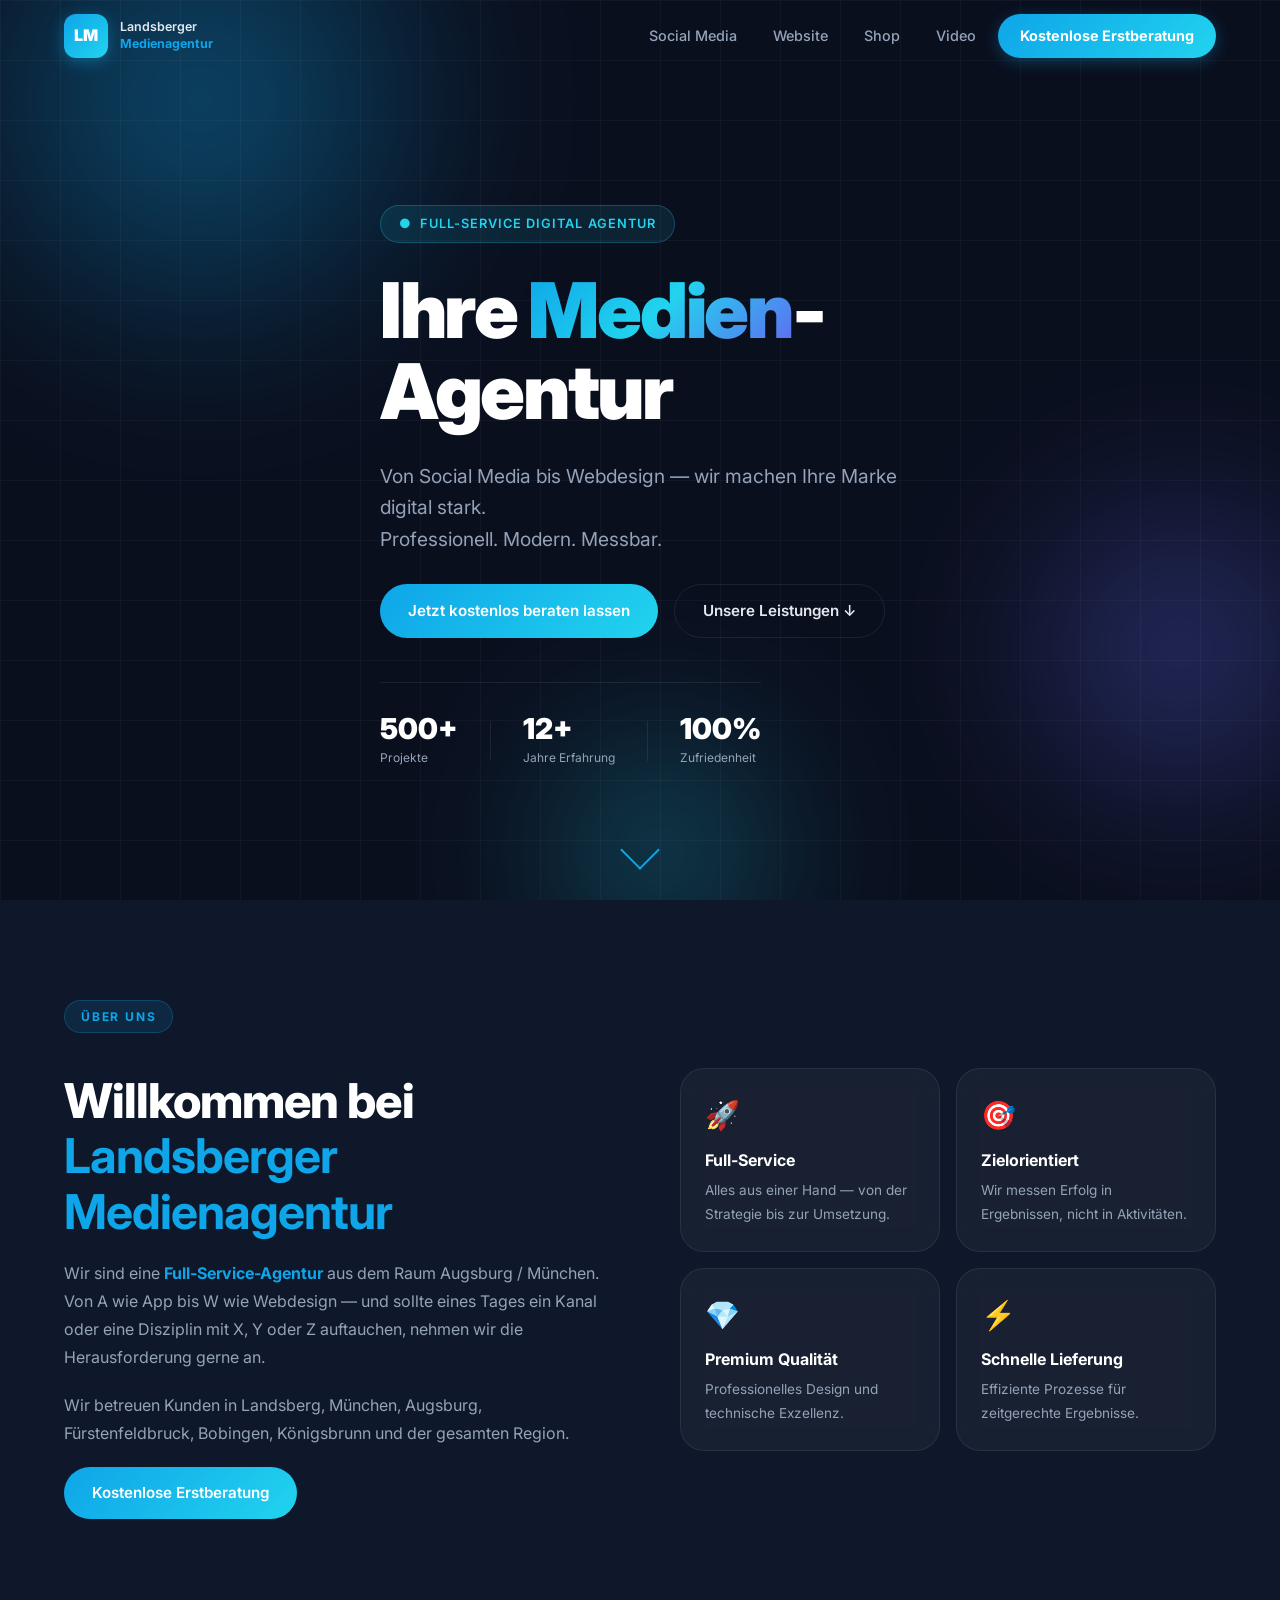
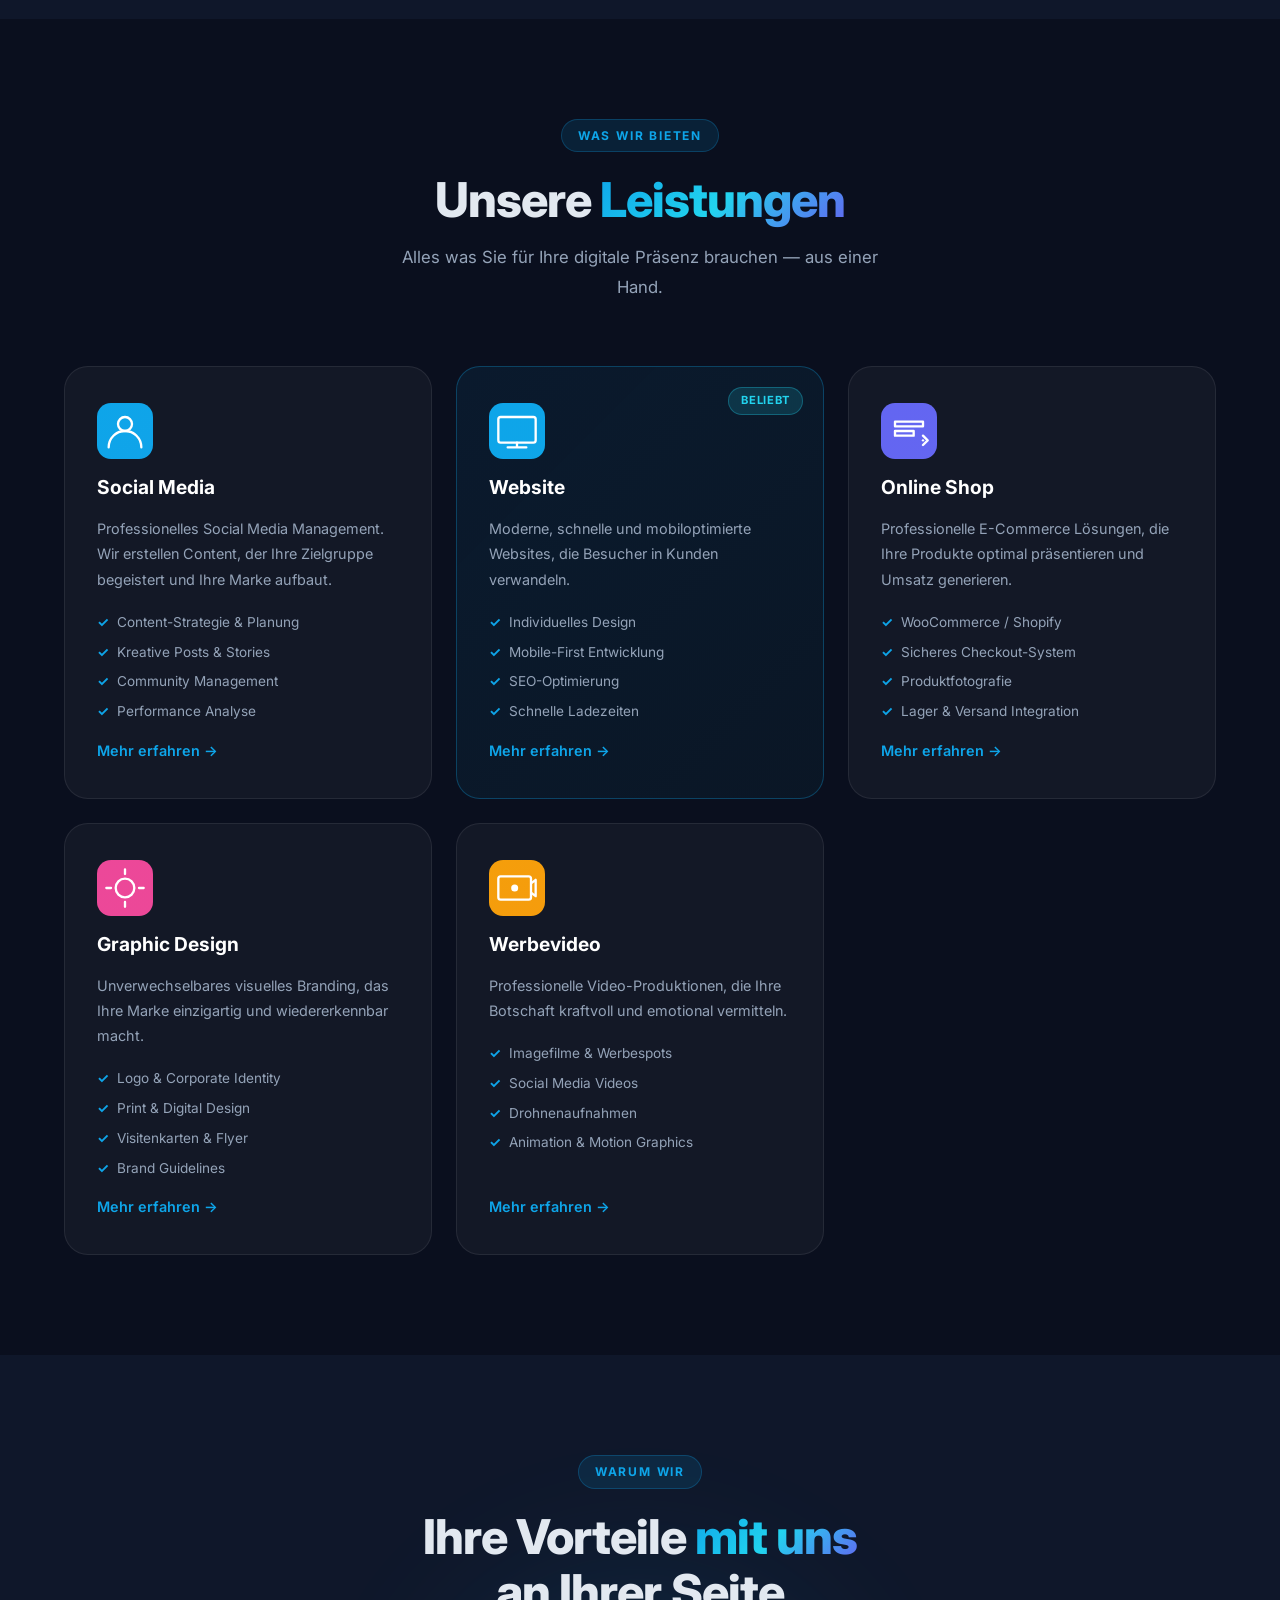
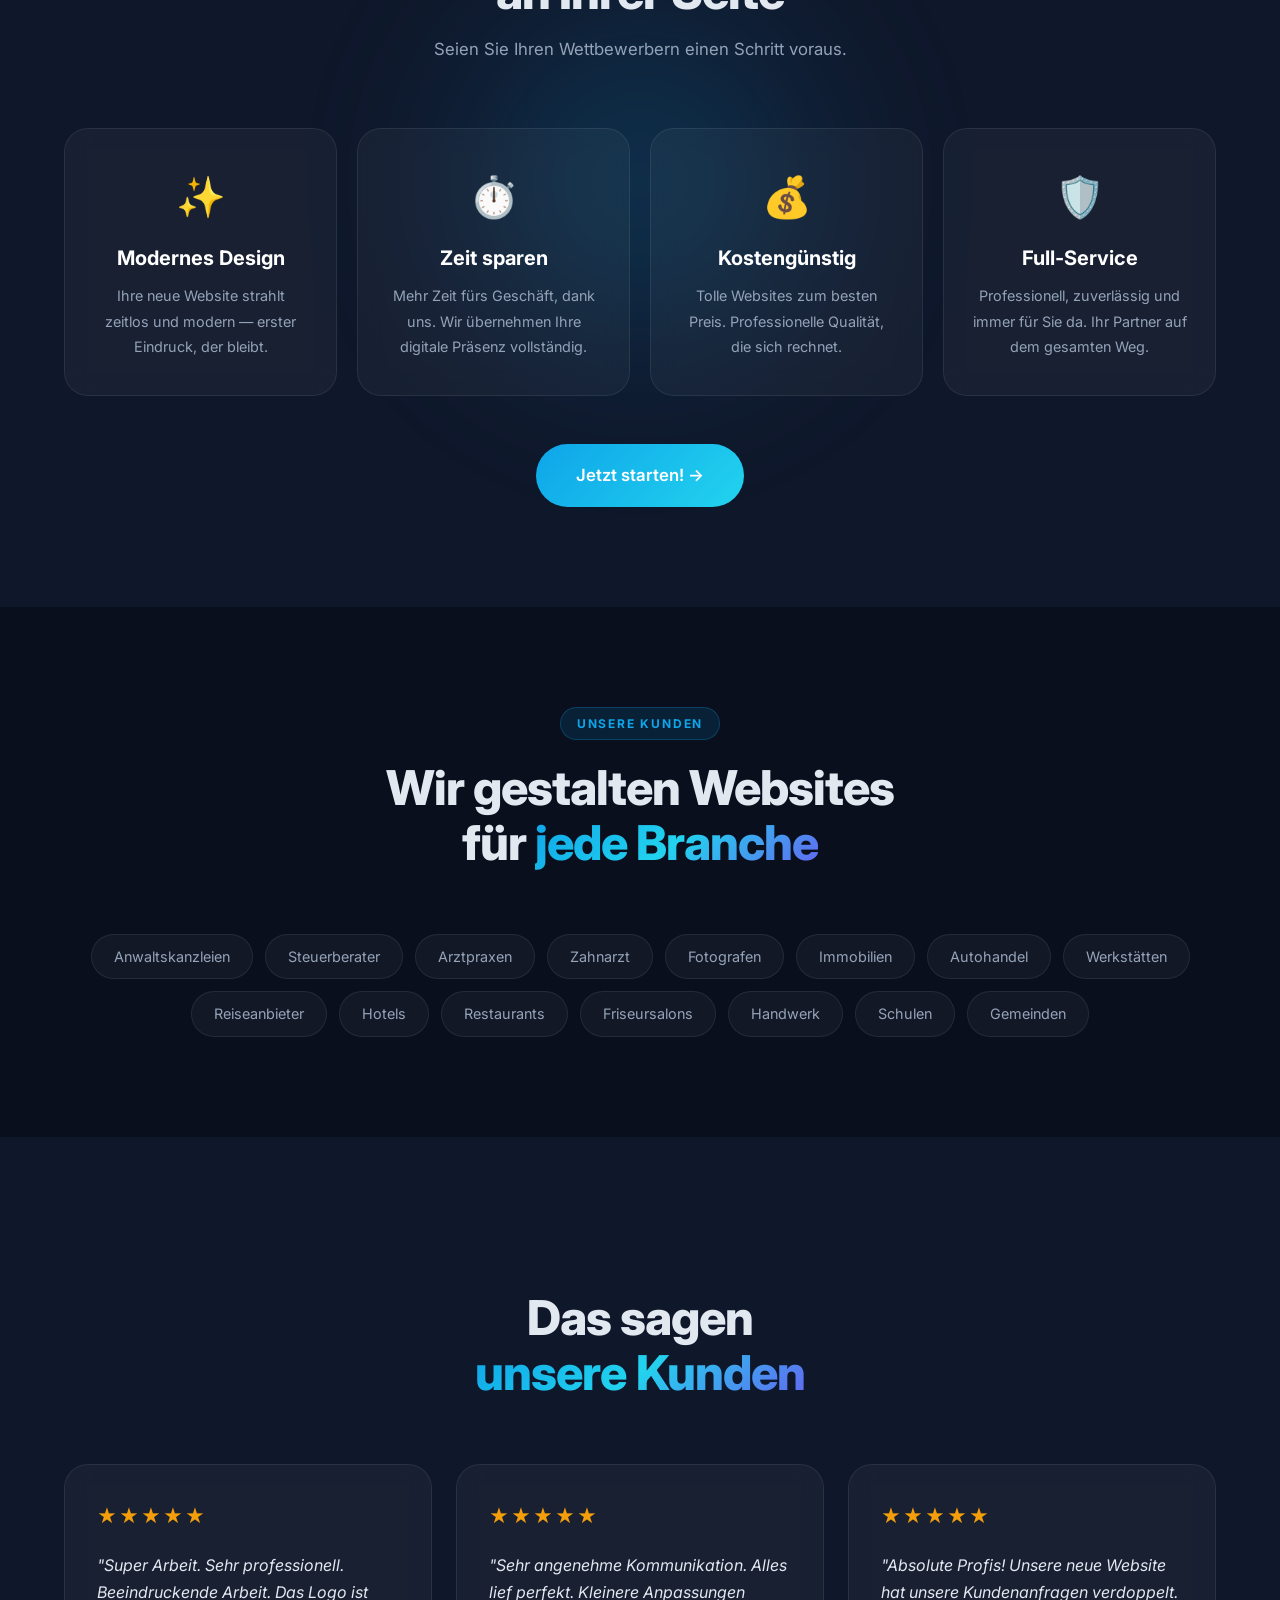
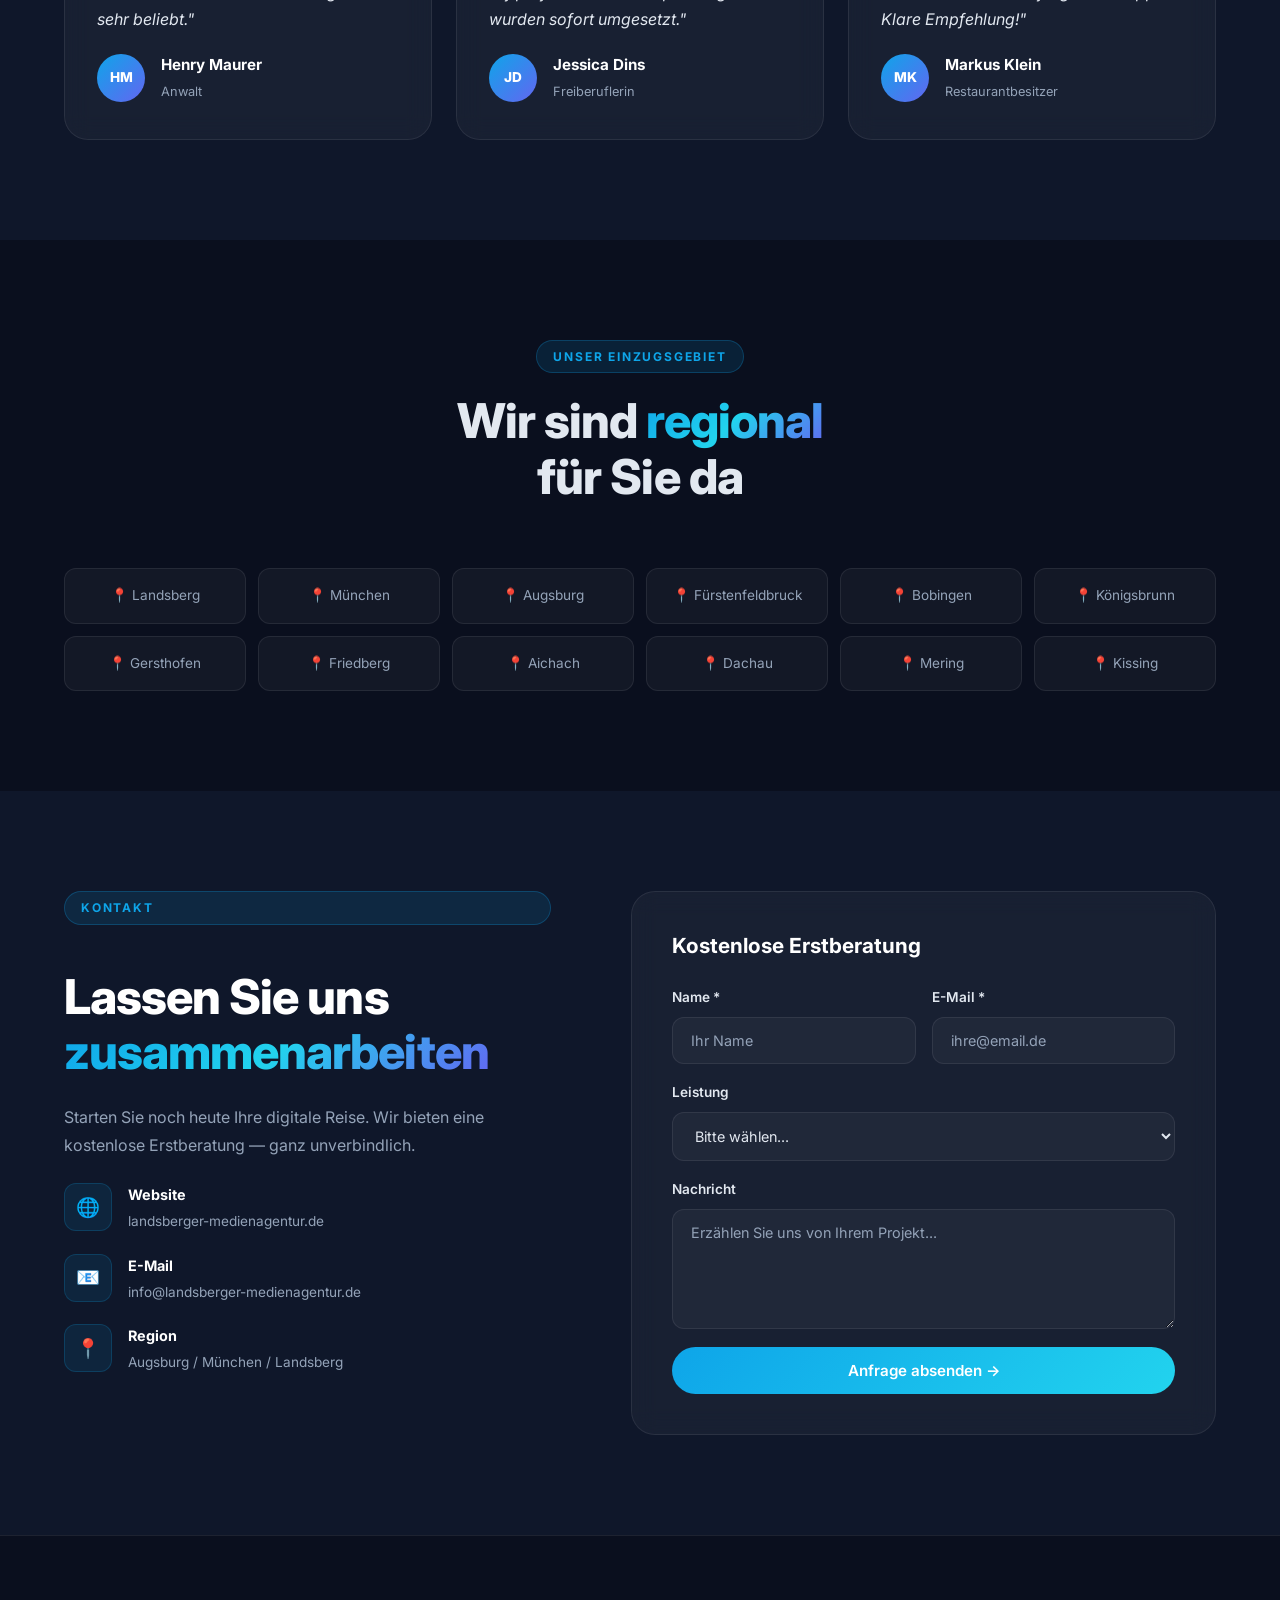
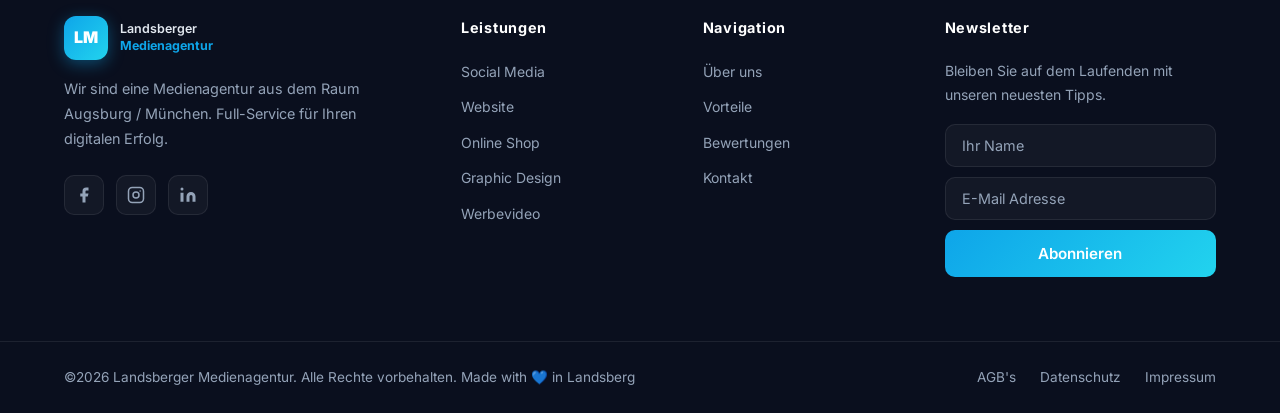
==== index.html @ 2ac0cad7 "Initial commit: modern Landsberger Medienagentur website redesign" ====
<!DOCTYPE html>
<html lang="de">
<head>
  <meta charset="UTF-8" />
  <meta name="viewport" content="width=device-width, initial-scale=1.0" />
  <title>Landsberger Medienagentur – Ihre Full-Service-Agentur</title>
  <meta name="description" content="Landsberger Medienagentur – Ihre Full-Service-Agentur für Social Media, Webdesign, Online Shop, Graphic Design und Werbevideo im Raum Augsburg/München." />
  <link rel="preconnect" href="https://fonts.googleapis.com" />
  <link rel="preconnect" href="https://fonts.gstatic.com" crossorigin />
  <link href="https://fonts.googleapis.com/css2?family=Inter:wght@300;400;500;600;700;800;900&display=swap" rel="stylesheet" />
  <link rel="stylesheet" href="style.css" />
</head>
<body>

  <!-- ═══════════════════ NAVBAR ═══════════════════ -->
  <header class="navbar" id="navbar">
    <div class="container nav-inner">
      <a href="#" class="logo">
        <span class="logo-mark">LM</span>
        <span class="logo-text">Landsberger<br><em>Medienagentur</em></span>
      </a>
      <nav class="nav-links" id="nav-links">
        <a href="#leistungen">Social Media</a>
        <a href="#leistungen">Website</a>
        <a href="#leistungen">Shop</a>
        <a href="#leistungen">Video</a>
        <a href="#kontakt" class="btn-nav">Kostenlose Erstberatung</a>
      </nav>
      <button class="hamburger" id="hamburger" aria-label="Menü öffnen">
        <span></span><span></span><span></span>
      </button>
    </div>
  </header>

  <!-- ═══════════════════ HERO ═══════════════════ -->
  <section class="hero" id="hero">
    <div class="hero-bg">
      <div class="orb orb-1"></div>
      <div class="orb orb-2"></div>
      <div class="orb orb-3"></div>
      <div class="grid-lines"></div>
    </div>
    <div class="container hero-content">
      <div class="hero-badge reveal">Full-Service Digital Agentur</div>
      <h1 class="hero-title reveal">
        Ihre <span class="gradient-text">Medien</span>-<br>Agentur
      </h1>
      <p class="hero-sub reveal">Von Social Media bis Webdesign — wir machen Ihre Marke digital stark.<br>Professionell. Modern. Messbar.</p>
      <div class="hero-cta reveal">
        <a href="#kontakt" class="btn btn-primary">Jetzt kostenlos beraten lassen</a>
        <a href="#leistungen" class="btn btn-ghost">Unsere Leistungen ↓</a>
      </div>
      <div class="hero-stats reveal">
        <div class="stat"><span class="stat-num">500+</span><span class="stat-label">Projekte</span></div>
        <div class="stat-divider"></div>
        <div class="stat"><span class="stat-num">12+</span><span class="stat-label">Jahre Erfahrung</span></div>
        <div class="stat-divider"></div>
        <div class="stat"><span class="stat-num">100%</span><span class="stat-label">Zufriedenheit</span></div>
      </div>
    </div>
    <div class="scroll-hint">
      <div class="scroll-arrow"></div>
    </div>
  </section>

  <!-- ═══════════════════ ABOUT ═══════════════════ -->
  <section class="about section-pad" id="about">
    <div class="container about-grid">
      <div class="about-text">
        <div class="section-label reveal">Über uns</div>
        <h2 class="reveal">Willkommen bei <strong>Landsberger<br>Medienagentur</strong></h2>
        <p class="reveal">Wir sind eine <strong>Full-Service-Agentur</strong> aus dem Raum Augsburg / München. Von A wie App bis W wie Webdesign — und sollte eines Tages ein Kanal oder eine Disziplin mit X, Y oder Z auftauchen, nehmen wir die Herausforderung gerne an.</p>
        <p class="reveal">Wir betreuen Kunden in Landsberg, München, Augsburg, Fürstenfeldbruck, Bobingen, Königsbrunn und der gesamten Region.</p>
        <a href="#kontakt" class="btn btn-primary reveal">Kostenlose Erstberatung</a>
      </div>
      <div class="about-visual reveal">
        <div class="about-card glass-card">
          <div class="about-icon">🚀</div>
          <h3>Full-Service</h3>
          <p>Alles aus einer Hand — von der Strategie bis zur Umsetzung.</p>
        </div>
        <div class="about-card glass-card">
          <div class="about-icon">🎯</div>
          <h3>Zielorientiert</h3>
          <p>Wir messen Erfolg in Ergebnissen, nicht in Aktivitäten.</p>
        </div>
        <div class="about-card glass-card">
          <div class="about-icon">💎</div>
          <h3>Premium Qualität</h3>
          <p>Professionelles Design und technische Exzellenz.</p>
        </div>
        <div class="about-card glass-card">
          <div class="about-icon">⚡</div>
          <h3>Schnelle Lieferung</h3>
          <p>Effiziente Prozesse für zeitgerechte Ergebnisse.</p>
        </div>
      </div>
    </div>
  </section>

  <!-- ═══════════════════ SERVICES ═══════════════════ -->
  <section class="services section-pad" id="leistungen">
    <div class="container">
      <div class="section-header">
        <div class="section-label reveal">Was wir bieten</div>
        <h2 class="reveal">Unsere <span class="gradient-text">Leistungen</span></h2>
        <p class="section-sub reveal">Alles was Sie für Ihre digitale Präsenz brauchen — aus einer Hand.</p>
      </div>
      <div class="services-grid">

        <div class="service-card reveal">
          <div class="service-icon-wrap">
            <svg viewBox="0 0 48 48" fill="none" xmlns="http://www.w3.org/2000/svg">
              <rect width="48" height="48" rx="12" fill="url(#g1)"/>
              <defs><linearGradient id="g1" x1="0" y1="0" x2="48" y2="48"><stop stop-color="#0ea5e9"/><stop offset="1" stop-color="#6366f1"/></linearGradient></defs>
              <circle cx="24" cy="18" r="6" stroke="white" stroke-width="2" fill="none"/>
              <path d="M10 38c0-7.732 6.268-14 14-14s14 6.268 14 14" stroke="white" stroke-width="2" stroke-linecap="round" fill="none"/>
            </svg>
          </div>
          <h3>Social Media</h3>
          <p>Professionelles Social Media Management. Wir erstellen Content, der Ihre Zielgruppe begeistert und Ihre Marke aufbaut.</p>
          <ul class="service-features">
            <li>Content-Strategie & Planung</li>
            <li>Kreative Posts & Stories</li>
            <li>Community Management</li>
            <li>Performance Analyse</li>
          </ul>
          <a href="#kontakt" class="service-link">Mehr erfahren →</a>
        </div>

        <div class="service-card reveal service-featured">
          <div class="featured-badge">Beliebt</div>
          <div class="service-icon-wrap">
            <svg viewBox="0 0 48 48" fill="none" xmlns="http://www.w3.org/2000/svg">
              <rect width="48" height="48" rx="12" fill="url(#g2)"/>
              <defs><linearGradient id="g2" x1="0" y1="0" x2="48" y2="48"><stop stop-color="#0ea5e9"/><stop offset="1" stop-color="#06b6d4"/></linearGradient></defs>
              <rect x="8" y="12" width="32" height="22" rx="2" stroke="white" stroke-width="2" fill="none"/>
              <path d="M16 38h16M24 34v4" stroke="white" stroke-width="2" stroke-linecap="round"/>
            </svg>
          </div>
          <h3>Website</h3>
          <p>Moderne, schnelle und mobiloptimierte Websites, die Besucher in Kunden verwandeln.</p>
          <ul class="service-features">
            <li>Individuelles Design</li>
            <li>Mobile-First Entwicklung</li>
            <li>SEO-Optimierung</li>
            <li>Schnelle Ladezeiten</li>
          </ul>
          <a href="#kontakt" class="service-link">Mehr erfahren →</a>
        </div>

        <div class="service-card reveal">
          <div class="service-icon-wrap">
            <svg viewBox="0 0 48 48" fill="none" xmlns="http://www.w3.org/2000/svg">
              <rect width="48" height="48" rx="12" fill="url(#g3)"/>
              <defs><linearGradient id="g3" x1="0" y1="0" x2="48" y2="48"><stop stop-color="#6366f1"/><stop offset="1" stop-color="#8b5cf6"/></linearGradient></defs>
              <path d="M12 16h24v4H12zM12 24h16v4H12zM36 28l4 4-4 4" stroke="white" stroke-width="2" stroke-linecap="round" stroke-linejoin="round" fill="none"/>
              <circle cx="36" cy="32" r="1" fill="white"/>
            </svg>
          </div>
          <h3>Online Shop</h3>
          <p>Professionelle E-Commerce Lösungen, die Ihre Produkte optimal präsentieren und Umsatz generieren.</p>
          <ul class="service-features">
            <li>WooCommerce / Shopify</li>
            <li>Sicheres Checkout-System</li>
            <li>Produktfotografie</li>
            <li>Lager & Versand Integration</li>
          </ul>
          <a href="#kontakt" class="service-link">Mehr erfahren →</a>
        </div>

        <div class="service-card reveal">
          <div class="service-icon-wrap">
            <svg viewBox="0 0 48 48" fill="none" xmlns="http://www.w3.org/2000/svg">
              <rect width="48" height="48" rx="12" fill="url(#g4)"/>
              <defs><linearGradient id="g4" x1="0" y1="0" x2="48" y2="48"><stop stop-color="#ec4899"/><stop offset="1" stop-color="#f43f5e"/></linearGradient></defs>
              <circle cx="24" cy="24" r="8" stroke="white" stroke-width="2" fill="none"/>
              <path d="M24 8v4M24 36v4M8 24h4M36 24h4" stroke="white" stroke-width="2" stroke-linecap="round"/>
            </svg>
          </div>
          <h3>Graphic Design</h3>
          <p>Unverwechselbares visuelles Branding, das Ihre Marke einzigartig und wiedererkennbar macht.</p>
          <ul class="service-features">
            <li>Logo & Corporate Identity</li>
            <li>Print & Digital Design</li>
            <li>Visitenkarten & Flyer</li>
            <li>Brand Guidelines</li>
          </ul>
          <a href="#kontakt" class="service-link">Mehr erfahren →</a>
        </div>

        <div class="service-card reveal">
          <div class="service-icon-wrap">
            <svg viewBox="0 0 48 48" fill="none" xmlns="http://www.w3.org/2000/svg">
              <rect width="48" height="48" rx="12" fill="url(#g5)"/>
              <defs><linearGradient id="g5" x1="0" y1="0" x2="48" y2="48"><stop stop-color="#f59e0b"/><stop offset="1" stop-color="#ef4444"/></linearGradient></defs>
              <rect x="8" y="14" width="28" height="20" rx="2" stroke="white" stroke-width="2" fill="none"/>
              <path d="M36 20l4-3v14l-4-3" stroke="white" stroke-width="2" stroke-linejoin="round" fill="none"/>
              <circle cx="22" cy="24" r="3" fill="white"/>
            </svg>
          </div>
          <h3>Werbevideo</h3>
          <p>Professionelle Video-Produktionen, die Ihre Botschaft kraftvoll und emotional vermitteln.</p>
          <ul class="service-features">
            <li>Imagefilme & Werbespots</li>
            <li>Social Media Videos</li>
            <li>Drohnenaufnahmen</li>
            <li>Animation & Motion Graphics</li>
          </ul>
          <a href="#kontakt" class="service-link">Mehr erfahren →</a>
        </div>

      </div>
    </div>
  </section>

  <!-- ═══════════════════ BENEFITS ═══════════════════ -->
  <section class="benefits section-pad" id="vorteile">
    <div class="benefits-bg">
      <div class="orb orb-4"></div>
    </div>
    <div class="container">
      <div class="section-header">
        <div class="section-label reveal">Warum wir</div>
        <h2 class="reveal">Ihre Vorteile <span class="gradient-text">mit uns</span><br>an Ihrer Seite</h2>
        <p class="section-sub reveal">Seien Sie Ihren Wettbewerbern einen Schritt voraus.</p>
      </div>
      <div class="benefits-grid">
        <div class="benefit-card glass-card reveal">
          <div class="benefit-icon">✨</div>
          <h3>Modernes Design</h3>
          <p>Ihre neue Website strahlt zeitlos und modern — erster Eindruck, der bleibt.</p>
        </div>
        <div class="benefit-card glass-card reveal">
          <div class="benefit-icon">⏱️</div>
          <h3>Zeit sparen</h3>
          <p>Mehr Zeit fürs Geschäft, dank uns. Wir übernehmen Ihre digitale Präsenz vollständig.</p>
        </div>
        <div class="benefit-card glass-card reveal">
          <div class="benefit-icon">💰</div>
          <h3>Kostengünstig</h3>
          <p>Tolle Websites zum besten Preis. Professionelle Qualität, die sich rechnet.</p>
        </div>
        <div class="benefit-card glass-card reveal">
          <div class="benefit-icon">🛡️</div>
          <h3>Full-Service</h3>
          <p>Professionell, zuverlässig und immer für Sie da. Ihr Partner auf dem gesamten Weg.</p>
        </div>
      </div>
      <div class="benefits-cta reveal">
        <a href="#kontakt" class="btn btn-primary btn-large">Jetzt starten! →</a>
      </div>
    </div>
  </section>

  <!-- ═══════════════════ INDUSTRIES ═══════════════════ -->
  <section class="industries section-pad" id="branchen">
    <div class="container">
      <div class="section-header">
        <div class="section-label reveal">Unsere Kunden</div>
        <h2 class="reveal">Wir gestalten Websites<br>für <span class="gradient-text">jede Branche</span></h2>
      </div>
      <div class="industry-tags reveal">
        <span>Anwaltskanzleien</span>
        <span>Steuerberater</span>
        <span>Arztpraxen</span>
        <span>Zahnarzt</span>
        <span>Fotografen</span>
        <span>Immobilien</span>
        <span>Autohandel</span>
        <span>Werkstätten</span>
        <span>Reiseanbieter</span>
        <span>Hotels</span>
        <span>Restaurants</span>
        <span>Friseursalons</span>
        <span>Handwerk</span>
        <span>Schulen</span>
        <span>Gemeinden</span>
      </div>
    </div>
  </section>

  <!-- ═══════════════════ TESTIMONIALS ═══════════════════ -->
  <section class="testimonials section-pad" id="bewertungen">
    <div class="container">
      <div class="section-header">
        <div class="section-label reveal">Kundenstimmen</div>
        <h2 class="reveal">Das sagen<br><span class="gradient-text">unsere Kunden</span></h2>
      </div>
      <div class="testimonials-grid">
        <div class="testimonial-card glass-card reveal">
          <div class="stars">★★★★★</div>
          <p class="testimonial-text">"Super Arbeit. Sehr professionell. Beeindruckende Arbeit. Das Logo ist sehr beliebt."</p>
          <div class="testimonial-author">
            <div class="author-avatar">HM</div>
            <div>
              <strong>Henry Maurer</strong>
              <span>Anwalt</span>
            </div>
          </div>
        </div>
        <div class="testimonial-card glass-card reveal">
          <div class="stars">★★★★★</div>
          <p class="testimonial-text">"Sehr angenehme Kommunikation. Alles lief perfekt. Kleinere Anpassungen wurden sofort umgesetzt."</p>
          <div class="testimonial-author">
            <div class="author-avatar">JD</div>
            <div>
              <strong>Jessica Dins</strong>
              <span>Freiberuflerin</span>
            </div>
          </div>
        </div>
        <div class="testimonial-card glass-card reveal">
          <div class="stars">★★★★★</div>
          <p class="testimonial-text">"Absolute Profis! Unsere neue Website hat unsere Kundenanfragen verdoppelt. Klare Empfehlung!"</p>
          <div class="testimonial-author">
            <div class="author-avatar">MK</div>
            <div>
              <strong>Markus Klein</strong>
              <span>Restaurantbesitzer</span>
            </div>
          </div>
        </div>
      </div>
    </div>
  </section>

  <!-- ═══════════════════ REGIONS ═══════════════════ -->
  <section class="regions section-pad">
    <div class="container">
      <div class="section-header">
        <div class="section-label reveal">Unser Einzugsgebiet</div>
        <h2 class="reveal">Wir sind <span class="gradient-text">regional</span><br>für Sie da</h2>
      </div>
      <div class="regions-list reveal">
        <div class="region-item">📍 Landsberg</div>
        <div class="region-item">📍 München</div>
        <div class="region-item">📍 Augsburg</div>
        <div class="region-item">📍 Fürstenfeldbruck</div>
        <div class="region-item">📍 Bobingen</div>
        <div class="region-item">📍 Königsbrunn</div>
        <div class="region-item">📍 Gersthofen</div>
        <div class="region-item">📍 Friedberg</div>
        <div class="region-item">📍 Aichach</div>
        <div class="region-item">📍 Dachau</div>
        <div class="region-item">📍 Mering</div>
        <div class="region-item">📍 Kissing</div>
      </div>
    </div>
  </section>

  <!-- ═══════════════════ CONTACT ═══════════════════ -->
  <section class="contact section-pad" id="kontakt">
    <div class="container contact-grid">
      <div class="contact-info">
        <div class="section-label reveal">Kontakt</div>
        <h2 class="reveal">Lassen Sie uns<br><span class="gradient-text">zusammenarbeiten</span></h2>
        <p class="reveal">Starten Sie noch heute Ihre digitale Reise. Wir bieten eine kostenlose Erstberatung — ganz unverbindlich.</p>
        <div class="contact-items">
          <div class="contact-item reveal">
            <div class="contact-icon">🌐</div>
            <div>
              <strong>Website</strong>
              <span>landsberger-medienagentur.de</span>
            </div>
          </div>
          <div class="contact-item reveal">
            <div class="contact-icon">📧</div>
            <div>
              <strong>E-Mail</strong>
              <span>info@landsberger-medienagentur.de</span>
            </div>
          </div>
          <div class="contact-item reveal">
            <div class="contact-icon">📍</div>
            <div>
              <strong>Region</strong>
              <span>Augsburg / München / Landsberg</span>
            </div>
          </div>
        </div>
      </div>
      <div class="contact-form-wrap glass-card reveal">
        <h3>Kostenlose Erstberatung</h3>
        <form class="contact-form" id="contact-form">
          <div class="form-row">
            <div class="form-group">
              <label for="name">Name *</label>
              <input type="text" id="name" name="name" placeholder="Ihr Name" required />
            </div>
            <div class="form-group">
              <label for="email">E-Mail *</label>
              <input type="email" id="email" name="email" placeholder="ihre@email.de" required />
            </div>
          </div>
          <div class="form-group">
            <label for="service">Leistung</label>
            <select id="service" name="service">
              <option value="">Bitte wählen...</option>
              <option>Social Media</option>
              <option>Website</option>
              <option>Online Shop</option>
              <option>Graphic Design</option>
              <option>Werbevideo</option>
              <option>Sonstiges</option>
            </select>
          </div>
          <div class="form-group">
            <label for="message">Nachricht</label>
            <textarea id="message" name="message" rows="4" placeholder="Erzählen Sie uns von Ihrem Projekt..."></textarea>
          </div>
          <button type="submit" class="btn btn-primary btn-full">Anfrage absenden →</button>
        </form>
      </div>
    </div>
  </section>

  <!-- ═══════════════════ FOOTER ═══════════════════ -->
  <footer class="footer">
    <div class="container footer-grid">
      <div class="footer-brand">
        <a href="#" class="logo">
          <span class="logo-mark">LM</span>
          <span class="logo-text">Landsberger<br><em>Medienagentur</em></span>
        </a>
        <p>Wir sind eine Medienagentur aus dem Raum Augsburg / München. Full-Service für Ihren digitalen Erfolg.</p>
        <div class="social-links">
          <a href="#" aria-label="Facebook" class="social-icon">
            <svg viewBox="0 0 24 24" fill="currentColor"><path d="M18 2h-3a5 5 0 00-5 5v3H7v4h3v8h4v-8h3l1-4h-4V7a1 1 0 011-1h3z"/></svg>
          </a>
          <a href="#" aria-label="Instagram" class="social-icon">
            <svg viewBox="0 0 24 24" fill="none" stroke="currentColor" stroke-width="2"><rect x="2" y="2" width="20" height="20" rx="5" ry="5"/><circle cx="12" cy="12" r="4"/><circle cx="17.5" cy="6.5" r="1" fill="currentColor" stroke="none"/></svg>
          </a>
          <a href="#" aria-label="LinkedIn" class="social-icon">
            <svg viewBox="0 0 24 24" fill="currentColor"><path d="M16 8a6 6 0 016 6v7h-4v-7a2 2 0 00-2-2 2 2 0 00-2 2v7h-4v-7a6 6 0 016-6zM2 9h4v12H2z"/><circle cx="4" cy="4" r="2"/></svg>
          </a>
        </div>
      </div>
      <div class="footer-col">
        <h4>Leistungen</h4>
        <ul>
          <li><a href="#leistungen">Social Media</a></li>
          <li><a href="#leistungen">Website</a></li>
          <li><a href="#leistungen">Online Shop</a></li>
          <li><a href="#leistungen">Graphic Design</a></li>
          <li><a href="#leistungen">Werbevideo</a></li>
        </ul>
      </div>
      <div class="footer-col">
        <h4>Navigation</h4>
        <ul>
          <li><a href="#about">Über uns</a></li>
          <li><a href="#vorteile">Vorteile</a></li>
          <li><a href="#bewertungen">Bewertungen</a></li>
          <li><a href="#kontakt">Kontakt</a></li>
        </ul>
      </div>
      <div class="footer-col">
        <h4>Newsletter</h4>
        <p>Bleiben Sie auf dem Laufenden mit unseren neuesten Tipps.</p>
        <form class="newsletter-form" id="newsletter-form">
          <input type="text" placeholder="Ihr Name" />
          <input type="email" placeholder="E-Mail Adresse" required />
          <button type="submit" class="btn btn-primary">Abonnieren</button>
        </form>
      </div>
    </div>
    <div class="footer-bottom">
      <div class="container footer-bottom-inner">
        <p>©2026 Landsberger Medienagentur. Alle Rechte vorbehalten. Made with 💙 in Landsberg</p>
        <div class="footer-legal">
          <a href="#">AGB's</a>
          <a href="#">Datenschutz</a>
          <a href="#">Impressum</a>
        </div>
      </div>
    </div>
  </footer>

  <script src="script.js"></script>
</body>
</html>
---- style.css ----
/* ═══════════════════════════════════════════
   LANDSBERGER MEDIENAGENTUR — Modern Redesign
   ═══════════════════════════════════════════ */

*, *::before, *::after { box-sizing: border-box; margin: 0; padding: 0; }

:root {
  --blue:      #0ea5e9;
  --blue-dark: #0284c7;
  --cyan:      #22d3ee;
  --indigo:    #6366f1;
  --dark:      #0a0f1e;
  --dark-2:    #0f172a;
  --dark-3:    #1e293b;
  --dark-4:    #334155;
  --text:      #e2e8f0;
  --text-muted:#94a3b8;
  --white:     #ffffff;
  --glass-bg:  rgba(255,255,255,0.04);
  --glass-border: rgba(255,255,255,0.08);
  --radius:    16px;
  --radius-lg: 24px;
  --transition: 0.3s cubic-bezier(0.4, 0, 0.2, 1);
}

html { scroll-behavior: smooth; }

body {
  font-family: 'Inter', -apple-system, BlinkMacSystemFont, sans-serif;
  background: var(--dark);
  color: var(--text);
  line-height: 1.6;
  overflow-x: hidden;
}

/* ── Layout ── */
.container { max-width: 1200px; margin: 0 auto; padding: 0 24px; }
.section-pad { padding: 100px 0; }

/* ── Typography ── */
h1 { font-size: clamp(2.5rem, 6vw, 5rem); font-weight: 900; line-height: 1.05; letter-spacing: -0.03em; }
h2 { font-size: clamp(1.8rem, 4vw, 3rem); font-weight: 800; line-height: 1.15; letter-spacing: -0.02em; }
h3 { font-size: 1.25rem; font-weight: 700; line-height: 1.3; }
p  { color: var(--text-muted); line-height: 1.75; }
strong { color: var(--text); }

.gradient-text {
  background: linear-gradient(135deg, var(--blue) 0%, var(--cyan) 50%, var(--indigo) 100%);
  -webkit-background-clip: text;
  -webkit-text-fill-color: transparent;
  background-clip: text;
}

.section-label {
  display: inline-block;
  font-size: 0.75rem;
  font-weight: 700;
  letter-spacing: 0.15em;
  text-transform: uppercase;
  color: var(--blue);
  background: rgba(14,165,233,0.12);
  border: 1px solid rgba(14,165,233,0.25);
  border-radius: 100px;
  padding: 6px 16px;
  margin-bottom: 20px;
}

.section-header { text-align: center; margin-bottom: 64px; }
.section-header h2 { margin-bottom: 16px; }
.section-sub { max-width: 520px; margin: 0 auto; font-size: 1.05rem; }

/* ── Glass Cards ── */
.glass-card {
  background: var(--glass-bg);
  border: 1px solid var(--glass-border);
  border-radius: var(--radius-lg);
  backdrop-filter: blur(12px);
  -webkit-backdrop-filter: blur(12px);
}

/* ── Buttons ── */
.btn {
  display: inline-flex;
  align-items: center;
  gap: 8px;
  font-family: 'Inter', sans-serif;
  font-size: 0.95rem;
  font-weight: 600;
  text-decoration: none;
  border-radius: 100px;
  padding: 14px 28px;
  border: none;
  cursor: pointer;
  transition: var(--transition);
  white-space: nowrap;
}

.btn-primary {
  background: linear-gradient(135deg, var(--blue) 0%, var(--cyan) 100%);
  color: var(--white);
  box-shadow: 0 0 0 0 rgba(14,165,233,0.4);
}
.btn-primary:hover {
  transform: translateY(-2px);
  box-shadow: 0 8px 32px rgba(14,165,233,0.35);
}

.btn-ghost {
  background: transparent;
  color: var(--text);
  border: 1px solid var(--glass-border);
}
.btn-ghost:hover {
  background: var(--glass-bg);
  border-color: var(--blue);
  color: var(--blue);
}

.btn-large { padding: 18px 40px; font-size: 1.05rem; }
.btn-full { width: 100%; justify-content: center; }

/* ══════════════════ NAVBAR ══════════════════ */
.navbar {
  position: fixed;
  top: 0; left: 0; right: 0;
  z-index: 1000;
  padding: 0;
  transition: var(--transition);
}

.navbar.scrolled {
  background: rgba(10,15,30,0.9);
  backdrop-filter: blur(20px);
  -webkit-backdrop-filter: blur(20px);
  border-bottom: 1px solid var(--glass-border);
  box-shadow: 0 4px 32px rgba(0,0,0,0.3);
}

.nav-inner {
  display: flex;
  align-items: center;
  justify-content: space-between;
  height: 72px;
}

/* Logo */
.logo {
  display: flex;
  align-items: center;
  gap: 12px;
  text-decoration: none;
  color: var(--white);
}
.logo-mark {
  width: 44px; height: 44px;
  background: linear-gradient(135deg, var(--blue), var(--cyan));
  border-radius: 12px;
  display: flex; align-items: center; justify-content: center;
  font-size: 1rem; font-weight: 900; color: white; flex-shrink: 0;
  box-shadow: 0 4px 16px rgba(14,165,233,0.4);
}
.logo-text {
  font-size: 0.78rem; font-weight: 600; line-height: 1.35;
  color: var(--text);
}
.logo-text em { color: var(--blue); font-style: normal; font-weight: 700; }

/* Nav links */
.nav-links {
  display: flex;
  align-items: center;
  gap: 8px;
}
.nav-links a {
  color: var(--text-muted);
  text-decoration: none;
  font-size: 0.9rem;
  font-weight: 500;
  padding: 8px 14px;
  border-radius: 8px;
  transition: var(--transition);
}
.nav-links a:hover { color: var(--white); background: var(--glass-bg); }
.btn-nav {
  background: linear-gradient(135deg, var(--blue), var(--cyan)) !important;
  color: white !important;
  border-radius: 100px !important;
  padding: 10px 22px !important;
  font-weight: 700 !important;
  box-shadow: 0 4px 16px rgba(14,165,233,0.3);
}
.btn-nav:hover { transform: translateY(-1px); box-shadow: 0 8px 24px rgba(14,165,233,0.4) !important; background: var(--glass-bg) !important; }

/* Hamburger */
.hamburger {
  display: none;
  flex-direction: column;
  gap: 5px;
  background: none;
  border: none;
  cursor: pointer;
  padding: 8px;
}
.hamburger span {
  display: block;
  width: 24px; height: 2px;
  background: var(--text);
  border-radius: 2px;
  transition: var(--transition);
}
.hamburger.open span:nth-child(1) { transform: translateY(7px) rotate(45deg); }
.hamburger.open span:nth-child(2) { opacity: 0; }
.hamburger.open span:nth-child(3) { transform: translateY(-7px) rotate(-45deg); }

/* ══════════════════ HERO ══════════════════ */
.hero {
  position: relative;
  min-height: 100vh;
  display: flex;
  align-items: center;
  overflow: hidden;
  padding-top: 72px;
}

.hero-bg { position: absolute; inset: 0; z-index: 0; }

.orb {
  position: absolute;
  border-radius: 50%;
  filter: blur(80px);
  opacity: 0.45;
  animation: float 8s ease-in-out infinite;
}
.orb-1 { width: 600px; height: 600px; background: radial-gradient(circle, #0ea5e9 0%, transparent 70%); top: -200px; left: -100px; animation-delay: 0s; }
.orb-2 { width: 400px; height: 400px; background: radial-gradient(circle, #6366f1 0%, transparent 70%); top: 50%; right: -100px; animation-delay: -3s; }
.orb-3 { width: 300px; height: 300px; background: radial-gradient(circle, #22d3ee 0%, transparent 70%); bottom: -100px; left: 40%; animation-delay: -6s; }
.orb-4 { width: 500px; height: 500px; background: radial-gradient(circle, #0ea5e9 0%, transparent 70%); top: 50%; left: 50%; transform: translate(-50%,-50%); opacity: 0.25; }

@keyframes float {
  0%, 100% { transform: translateY(0) scale(1); }
  50% { transform: translateY(-30px) scale(1.05); }
}

.grid-lines {
  position: absolute; inset: 0;
  background-image:
    linear-gradient(rgba(255,255,255,0.03) 1px, transparent 1px),
    linear-gradient(90deg, rgba(255,255,255,0.03) 1px, transparent 1px);
  background-size: 60px 60px;
}

.hero-content {
  position: relative;
  z-index: 1;
  display: flex;
  flex-direction: column;
  align-items: flex-start;
  gap: 28px;
  padding-top: 40px;
  padding-bottom: 40px;
}

.hero-badge {
  display: inline-flex;
  align-items: center;
  gap: 8px;
  font-size: 0.8rem;
  font-weight: 600;
  letter-spacing: 0.08em;
  text-transform: uppercase;
  color: var(--cyan);
  background: rgba(34,211,238,0.1);
  border: 1px solid rgba(34,211,238,0.25);
  border-radius: 100px;
  padding: 8px 18px;
}
.hero-badge::before { content: '●'; color: var(--cyan); animation: pulse-dot 2s infinite; }
@keyframes pulse-dot { 0%,100%{opacity:1} 50%{opacity:0.3} }

.hero-title { color: var(--white); margin: 0; }

.hero-sub {
  font-size: clamp(1rem, 2vw, 1.2rem);
  color: var(--text-muted);
  max-width: 520px;
  line-height: 1.65;
}

.hero-cta { display: flex; gap: 16px; flex-wrap: wrap; }

.hero-stats {
  display: flex;
  align-items: center;
  gap: 32px;
  margin-top: 16px;
  padding-top: 32px;
  border-top: 1px solid var(--glass-border);
}
.stat { display: flex; flex-direction: column; }
.stat-num { font-size: 1.8rem; font-weight: 900; color: var(--white); line-height: 1; }
.stat-label { font-size: 0.75rem; color: var(--text-muted); margin-top: 4px; }
.stat-divider { width: 1px; height: 40px; background: var(--glass-border); }

.scroll-hint {
  position: absolute;
  bottom: 36px; left: 50%;
  transform: translateX(-50%);
  z-index: 1;
}
.scroll-arrow {
  width: 28px; height: 28px;
  border-right: 2px solid var(--blue);
  border-bottom: 2px solid var(--blue);
  transform: rotate(45deg);
  animation: bounce 2s infinite;
  margin: 0 auto;
}
@keyframes bounce { 0%,100%{transform:rotate(45deg) translateY(0)} 50%{transform:rotate(45deg) translateY(6px)} }

/* ══════════════════ ABOUT ══════════════════ */
.about { background: var(--dark-2); }

.about-grid {
  display: grid;
  grid-template-columns: 1fr 1fr;
  gap: 80px;
  align-items: center;
}

.about-text { display: flex; flex-direction: column; gap: 20px; align-items: flex-start; }
.about-text h2 { color: var(--white); }
.about-text strong { color: var(--blue); }

.about-visual {
  display: grid;
  grid-template-columns: 1fr 1fr;
  gap: 16px;
}

.about-card {
  padding: 24px;
  transition: var(--transition);
}
.about-card:hover { border-color: rgba(14,165,233,0.3); transform: translateY(-4px); }
.about-icon { font-size: 1.75rem; margin-bottom: 12px; }
.about-card h3 { color: var(--white); font-size: 1rem; margin-bottom: 8px; }
.about-card p { font-size: 0.85rem; }

/* ══════════════════ SERVICES ══════════════════ */
.services { background: var(--dark); }

.services-grid {
  display: grid;
  grid-template-columns: repeat(3, 1fr);
  gap: 24px;
}

.service-card {
  position: relative;
  background: var(--glass-bg);
  border: 1px solid var(--glass-border);
  border-radius: var(--radius-lg);
  padding: 36px 32px;
  display: flex;
  flex-direction: column;
  gap: 16px;
  transition: var(--transition);
  overflow: hidden;
}

.service-card::before {
  content: '';
  position: absolute;
  inset: 0;
  background: linear-gradient(135deg, rgba(14,165,233,0.06) 0%, transparent 60%);
  opacity: 0;
  transition: var(--transition);
}

.service-card:hover {
  border-color: rgba(14,165,233,0.35);
  transform: translateY(-6px);
  box-shadow: 0 24px 48px rgba(0,0,0,0.3), 0 0 0 1px rgba(14,165,233,0.15);
}
.service-card:hover::before { opacity: 1; }

.service-featured {
  border-color: rgba(14,165,233,0.3);
  background: linear-gradient(135deg, rgba(14,165,233,0.08) 0%, rgba(34,211,238,0.04) 100%);
  grid-column: 2;
}

.featured-badge {
  position: absolute;
  top: 20px; right: 20px;
  font-size: 0.7rem;
  font-weight: 700;
  letter-spacing: 0.08em;
  text-transform: uppercase;
  color: var(--cyan);
  background: rgba(34,211,238,0.15);
  border: 1px solid rgba(34,211,238,0.3);
  border-radius: 100px;
  padding: 4px 12px;
}

.service-icon-wrap { width: 56px; height: 56px; flex-shrink: 0; }
.service-icon-wrap svg { width: 100%; height: 100%; }

.service-card h3 { color: var(--white); font-size: 1.2rem; }
.service-card p { font-size: 0.9rem; }

.service-features {
  list-style: none;
  display: flex;
  flex-direction: column;
  gap: 8px;
  margin-top: 4px;
}
.service-features li {
  font-size: 0.85rem;
  color: var(--text-muted);
  display: flex;
  align-items: center;
  gap: 8px;
}
.service-features li::before {
  content: '✓';
  color: var(--blue);
  font-weight: 700;
  flex-shrink: 0;
}

.service-link {
  display: inline-flex;
  align-items: center;
  gap: 4px;
  color: var(--blue);
  text-decoration: none;
  font-size: 0.9rem;
  font-weight: 600;
  margin-top: auto;
  transition: var(--transition);
}
.service-link:hover { gap: 8px; }

/* ══════════════════ BENEFITS ══════════════════ */
.benefits {
  position: relative;
  background: var(--dark-2);
  overflow: hidden;
}

.benefits-bg { position: absolute; inset: 0; z-index: 0; }

.benefits .container { position: relative; z-index: 1; }

.benefits-grid {
  display: grid;
  grid-template-columns: repeat(4, 1fr);
  gap: 20px;
  margin-bottom: 48px;
}

.benefit-card {
  padding: 36px 28px;
  text-align: center;
  transition: var(--transition);
}
.benefit-card:hover { border-color: rgba(14,165,233,0.3); transform: translateY(-6px); }
.benefit-icon { font-size: 2.5rem; margin-bottom: 16px; display: block; }
.benefit-card h3 { color: var(--white); margin-bottom: 12px; }
.benefit-card p { font-size: 0.9rem; }

.benefits-cta { text-align: center; }

/* ══════════════════ INDUSTRIES ══════════════════ */
.industries { background: var(--dark); }

.industry-tags {
  display: flex;
  flex-wrap: wrap;
  gap: 12px;
  justify-content: center;
}
.industry-tags span {
  background: var(--glass-bg);
  border: 1px solid var(--glass-border);
  border-radius: 100px;
  padding: 10px 22px;
  font-size: 0.9rem;
  color: var(--text-muted);
  cursor: default;
  transition: var(--transition);
}
.industry-tags span:hover {
  border-color: rgba(14,165,233,0.4);
  color: var(--blue);
  background: rgba(14,165,233,0.08);
}

/* ══════════════════ TESTIMONIALS ══════════════════ */
.testimonials { background: var(--dark-2); }

.testimonials-grid {
  display: grid;
  grid-template-columns: repeat(3, 1fr);
  gap: 24px;
}

.testimonial-card {
  padding: 36px 32px;
  display: flex;
  flex-direction: column;
  gap: 20px;
  transition: var(--transition);
}
.testimonial-card:hover { border-color: rgba(14,165,233,0.25); transform: translateY(-4px); }

.stars { color: #f59e0b; font-size: 1.2rem; letter-spacing: 2px; }

.testimonial-text {
  font-size: 1rem;
  line-height: 1.7;
  color: var(--text);
  font-style: italic;
  flex: 1;
}

.testimonial-author {
  display: flex;
  align-items: center;
  gap: 16px;
}

.author-avatar {
  width: 48px; height: 48px;
  border-radius: 50%;
  background: linear-gradient(135deg, var(--blue), var(--indigo));
  display: flex; align-items: center; justify-content: center;
  font-weight: 800; font-size: 0.85rem; color: white;
  flex-shrink: 0;
}

.testimonial-author strong { display: block; color: var(--white); font-size: 0.95rem; }
.testimonial-author span { font-size: 0.8rem; color: var(--text-muted); }

/* ══════════════════ REGIONS ══════════════════ */
.regions { background: var(--dark); }

.regions-list {
  display: grid;
  grid-template-columns: repeat(6, 1fr);
  gap: 12px;
}

.region-item {
  background: var(--glass-bg);
  border: 1px solid var(--glass-border);
  border-radius: 12px;
  padding: 16px;
  text-align: center;
  font-size: 0.85rem;
  color: var(--text-muted);
  transition: var(--transition);
}
.region-item:hover { border-color: rgba(14,165,233,0.3); color: var(--blue); }

/* ══════════════════ CONTACT ══════════════════ */
.contact { background: var(--dark-2); }

.contact-grid {
  display: grid;
  grid-template-columns: 1fr 1.2fr;
  gap: 80px;
  align-items: start;
}

.contact-info { display: flex; flex-direction: column; gap: 24px; }
.contact-info h2 { color: var(--white); }

.contact-items { display: flex; flex-direction: column; gap: 20px; }

.contact-item {
  display: flex;
  align-items: flex-start;
  gap: 16px;
}
.contact-icon {
  width: 48px; height: 48px;
  background: rgba(14,165,233,0.1);
  border: 1px solid rgba(14,165,233,0.2);
  border-radius: 12px;
  display: flex; align-items: center; justify-content: center;
  font-size: 1.2rem; flex-shrink: 0;
}
.contact-item strong { display: block; color: var(--white); font-size: 0.9rem; margin-bottom: 2px; }
.contact-item span { font-size: 0.85rem; color: var(--text-muted); }

.contact-form-wrap { padding: 40px; }
.contact-form-wrap h3 { color: var(--white); margin-bottom: 28px; font-size: 1.3rem; }

.contact-form { display: flex; flex-direction: column; gap: 18px; }

.form-row { display: grid; grid-template-columns: 1fr 1fr; gap: 16px; }

.form-group { display: flex; flex-direction: column; gap: 8px; }
.form-group label { font-size: 0.85rem; font-weight: 600; color: var(--text); }

input, select, textarea {
  font-family: 'Inter', sans-serif;
  font-size: 0.9rem;
  color: var(--text);
  background: rgba(255,255,255,0.04);
  border: 1px solid var(--glass-border);
  border-radius: 12px;
  padding: 14px 18px;
  outline: none;
  transition: var(--transition);
  width: 100%;
}
input::placeholder, textarea::placeholder { color: var(--text-muted); }
select option { background: var(--dark-2); color: var(--text); }
input:focus, select:focus, textarea:focus {
  border-color: var(--blue);
  background: rgba(14,165,233,0.06);
  box-shadow: 0 0 0 3px rgba(14,165,233,0.12);
}
textarea { resize: vertical; min-height: 120px; }

/* ══════════════════ FOOTER ══════════════════ */
.footer { background: var(--dark); border-top: 1px solid var(--glass-border); padding-top: 80px; }

.footer-grid {
  display: grid;
  grid-template-columns: 1.8fr 1fr 1fr 1.4fr;
  gap: 48px;
  padding-bottom: 64px;
}

.footer-brand { display: flex; flex-direction: column; gap: 16px; }
.footer-brand p { font-size: 0.9rem; }

.social-links { display: flex; gap: 12px; margin-top: 8px; }
.social-icon {
  width: 40px; height: 40px;
  background: var(--glass-bg);
  border: 1px solid var(--glass-border);
  border-radius: 10px;
  display: flex; align-items: center; justify-content: center;
  color: var(--text-muted);
  text-decoration: none;
  transition: var(--transition);
}
.social-icon:hover { border-color: var(--blue); color: var(--blue); }
.social-icon svg { width: 18px; height: 18px; }

.footer-col h4 {
  color: var(--white);
  font-size: 0.9rem;
  font-weight: 700;
  margin-bottom: 20px;
  letter-spacing: 0.05em;
}
.footer-col ul { list-style: none; display: flex; flex-direction: column; gap: 10px; }
.footer-col a {
  color: var(--text-muted);
  text-decoration: none;
  font-size: 0.875rem;
  transition: var(--transition);
}
.footer-col a:hover { color: var(--blue); }
.footer-col p { font-size: 0.875rem; margin-bottom: 16px; }

.newsletter-form { display: flex; flex-direction: column; gap: 10px; }
.newsletter-form input { border-radius: 10px; padding: 12px 16px; }
.newsletter-form .btn { border-radius: 10px; justify-content: center; }

.footer-bottom { border-top: 1px solid var(--glass-border); padding: 24px 0; }
.footer-bottom-inner {
  display: flex;
  align-items: center;
  justify-content: space-between;
}
.footer-bottom p { font-size: 0.85rem; color: var(--text-muted); }
.footer-legal { display: flex; gap: 24px; }
.footer-legal a {
  color: var(--text-muted);
  text-decoration: none;
  font-size: 0.85rem;
  transition: var(--transition);
}
.footer-legal a:hover { color: var(--blue); }

/* ══════════════════ SCROLL REVEAL ══════════════════ */
.reveal {
  opacity: 0;
  transform: translateY(28px);
  transition: opacity 0.7s cubic-bezier(0.4, 0, 0.2, 1), transform 0.7s cubic-bezier(0.4, 0, 0.2, 1);
}
.reveal.visible {
  opacity: 1;
  transform: translateY(0);
}

/* Staggered children */
.about-visual .reveal:nth-child(2) { transition-delay: 0.1s; }
.about-visual .reveal:nth-child(3) { transition-delay: 0.2s; }
.about-visual .reveal:nth-child(4) { transition-delay: 0.3s; }
.services-grid .reveal:nth-child(2) { transition-delay: 0.1s; }
.services-grid .reveal:nth-child(3) { transition-delay: 0.2s; }
.services-grid .reveal:nth-child(4) { transition-delay: 0.05s; }
.services-grid .reveal:nth-child(5) { transition-delay: 0.15s; }
.benefits-grid .reveal:nth-child(2) { transition-delay: 0.1s; }
.benefits-grid .reveal:nth-child(3) { transition-delay: 0.2s; }
.benefits-grid .reveal:nth-child(4) { transition-delay: 0.3s; }
.testimonials-grid .reveal:nth-child(2) { transition-delay: 0.1s; }
.testimonials-grid .reveal:nth-child(3) { transition-delay: 0.2s; }

/* ══════════════════ RESPONSIVE ══════════════════ */
@media (max-width: 1024px) {
  .services-grid { grid-template-columns: 1fr 1fr; }
  .service-featured { grid-column: 1; }
  .benefits-grid { grid-template-columns: 1fr 1fr; }
  .regions-list { grid-template-columns: repeat(4, 1fr); }
  .footer-grid { grid-template-columns: 1fr 1fr; }
}

@media (max-width: 768px) {
  .section-pad { padding: 72px 0; }

  .hamburger { display: flex; }

  .nav-links {
    position: fixed;
    top: 72px; left: 0; right: 0;
    background: rgba(10,15,30,0.97);
    backdrop-filter: blur(20px);
    flex-direction: column;
    padding: 24px;
    gap: 8px;
    border-bottom: 1px solid var(--glass-border);
    transform: translateY(-120%);
    transition: transform 0.4s cubic-bezier(0.4, 0, 0.2, 1);
    z-index: 999;
  }
  .nav-links.open { transform: translateY(0); }
  .nav-links a { width: 100%; padding: 14px 18px; }
  .btn-nav { text-align: center; margin-top: 8px; }

  .about-grid { grid-template-columns: 1fr; gap: 48px; }
  .about-visual { grid-template-columns: 1fr 1fr; }

  .services-grid { grid-template-columns: 1fr; }

  .hero-stats { gap: 20px; }

  .testimonials-grid { grid-template-columns: 1fr; }

  .contact-grid { grid-template-columns: 1fr; gap: 48px; }
  .form-row { grid-template-columns: 1fr; }

  .footer-grid { grid-template-columns: 1fr; }
  .footer-bottom-inner { flex-direction: column; gap: 16px; text-align: center; }
  .footer-legal { flex-wrap: wrap; justify-content: center; }
}

@media (max-width: 560px) {
  .hero-cta { flex-direction: column; width: 100%; }
  .hero-cta .btn { width: 100%; justify-content: center; }
  .hero-stats { flex-direction: column; align-items: flex-start; gap: 16px; }
  .stat-divider { display: none; }
  .about-visual { grid-template-columns: 1fr; }
  .benefits-grid { grid-template-columns: 1fr; }
  .regions-list { grid-template-columns: repeat(2, 1fr); }
}
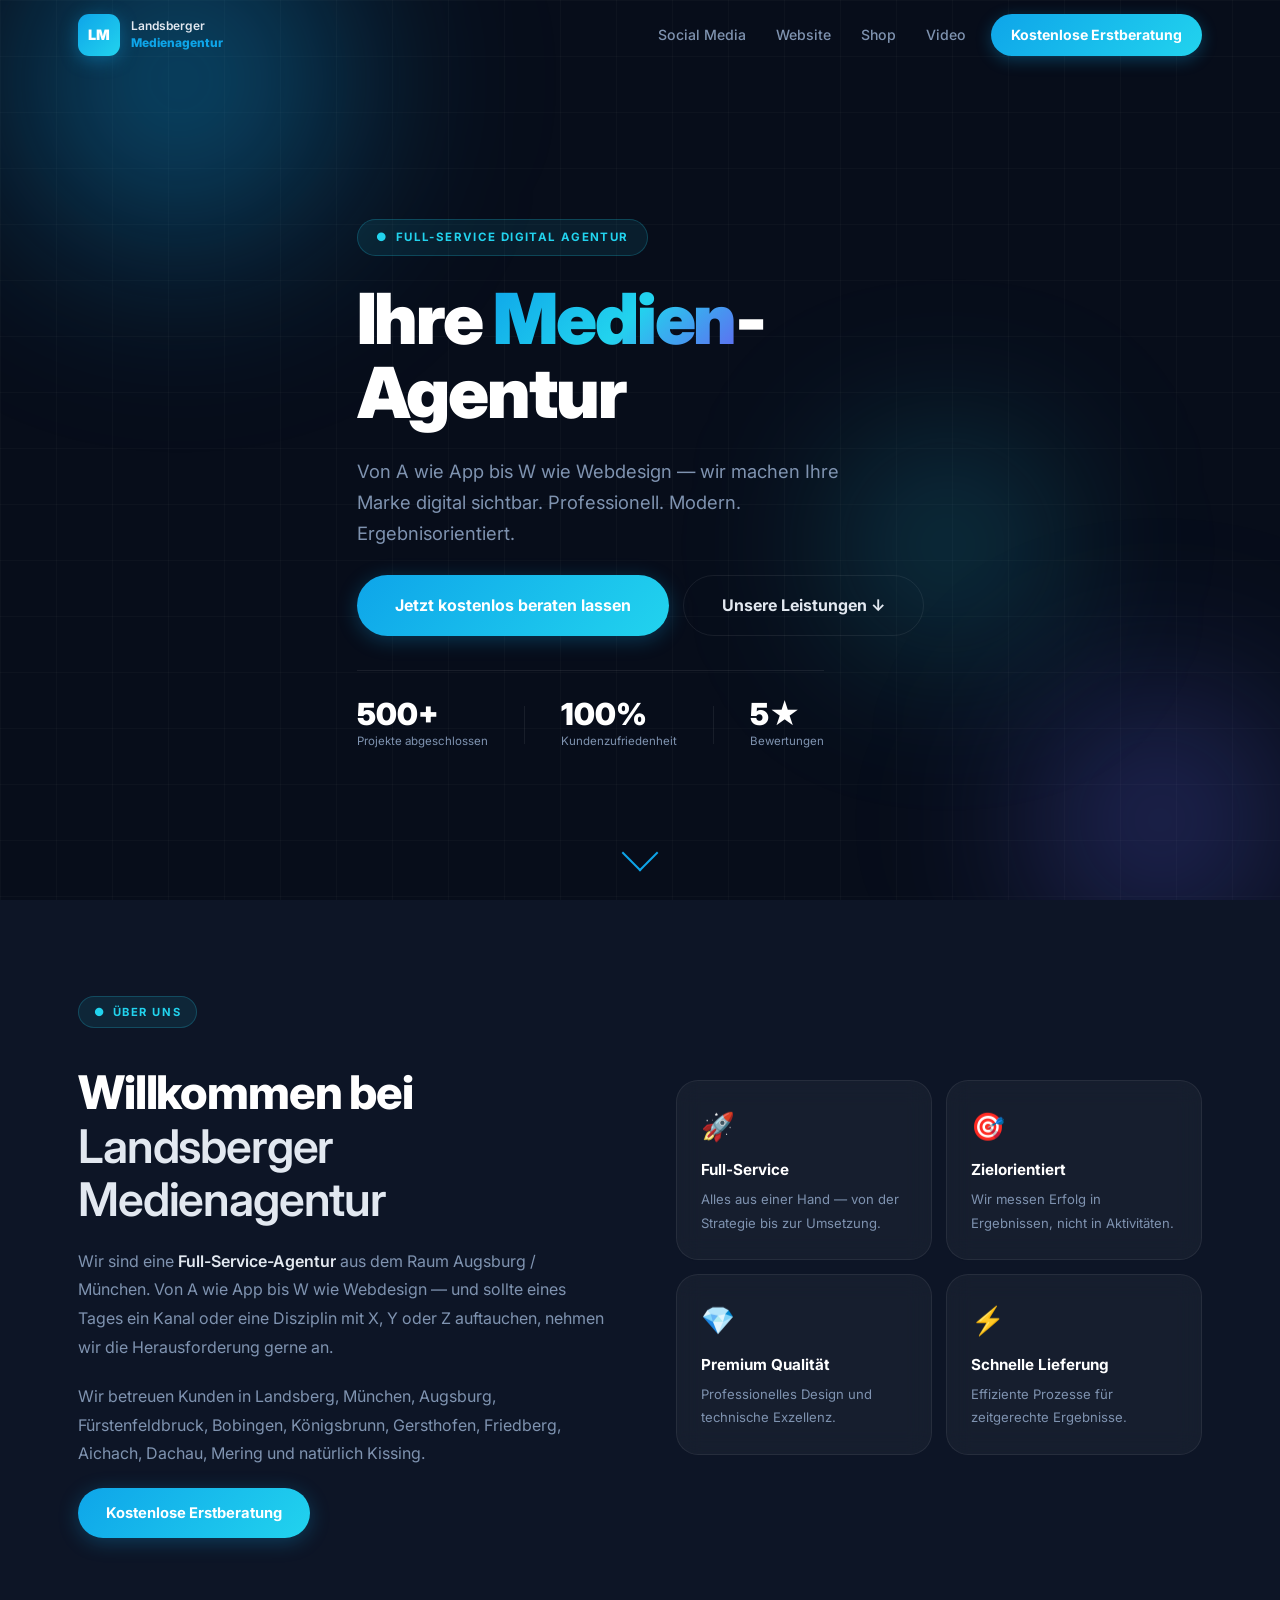
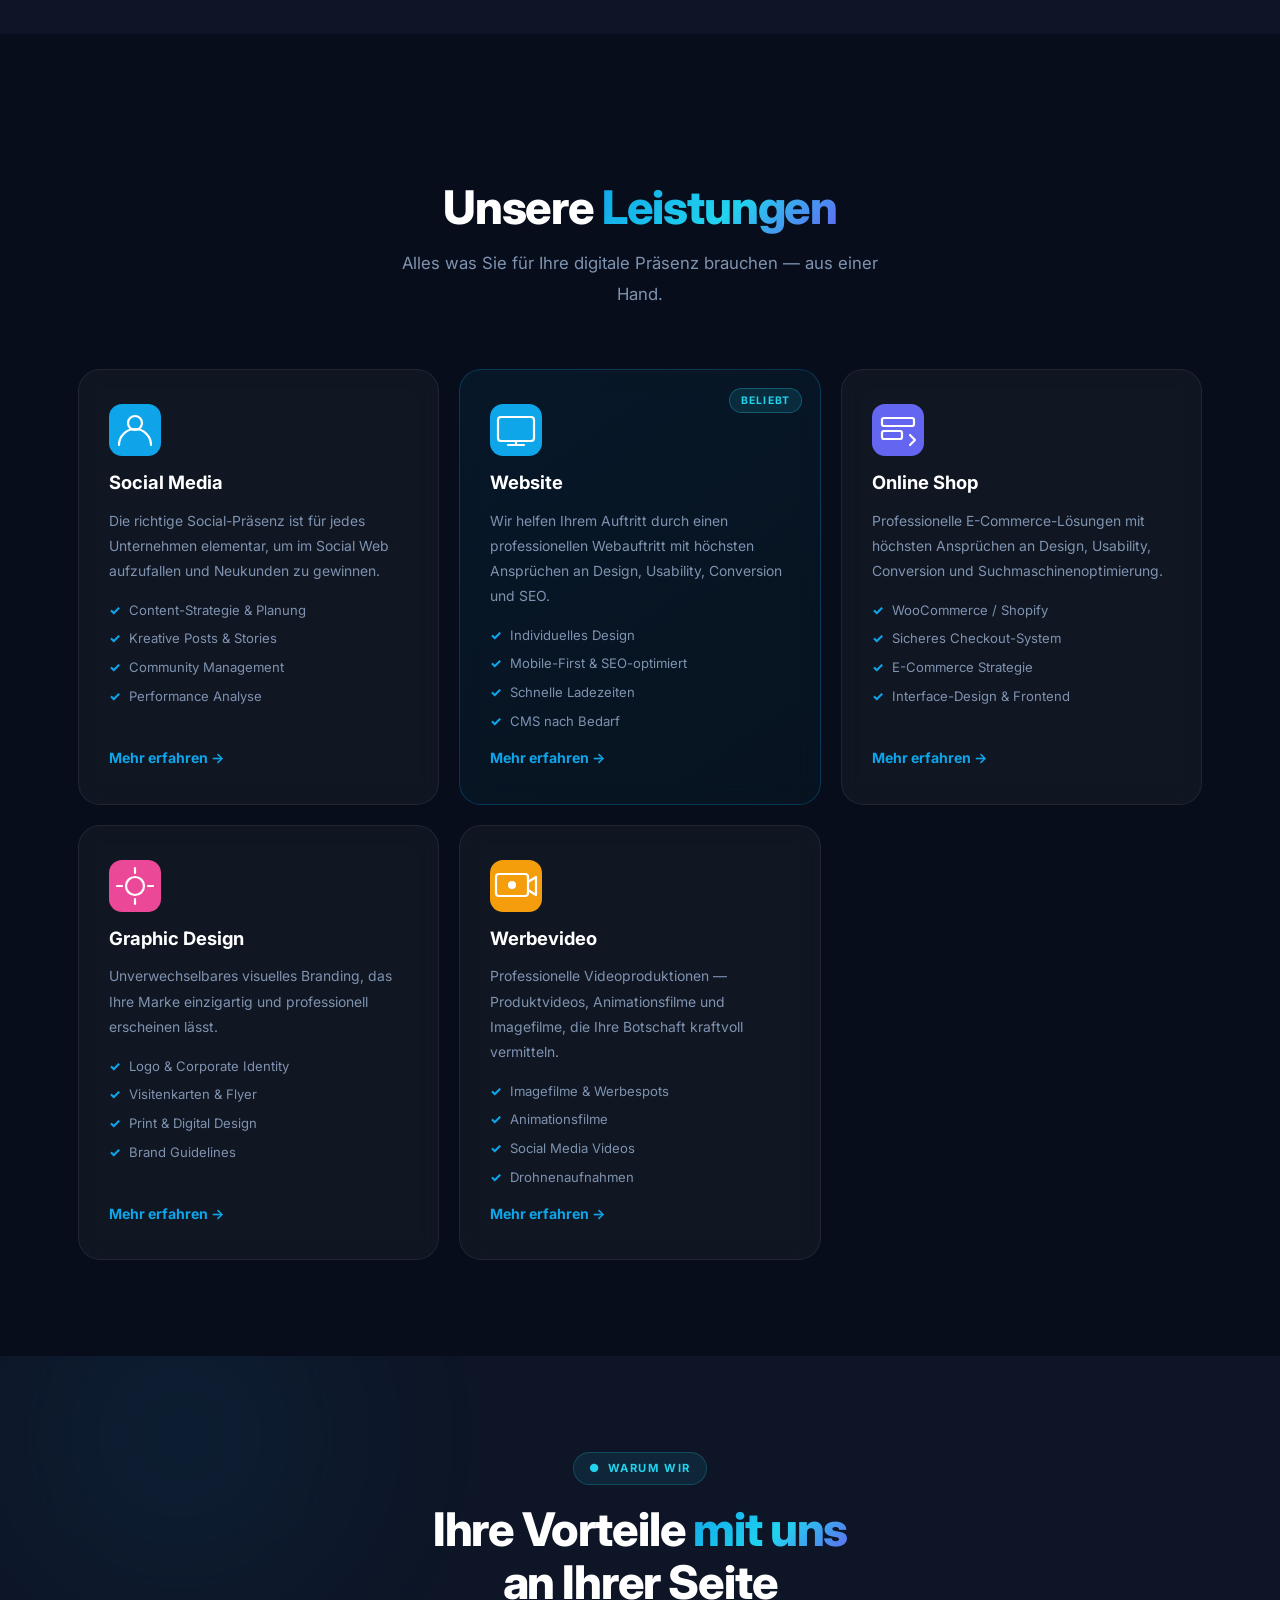
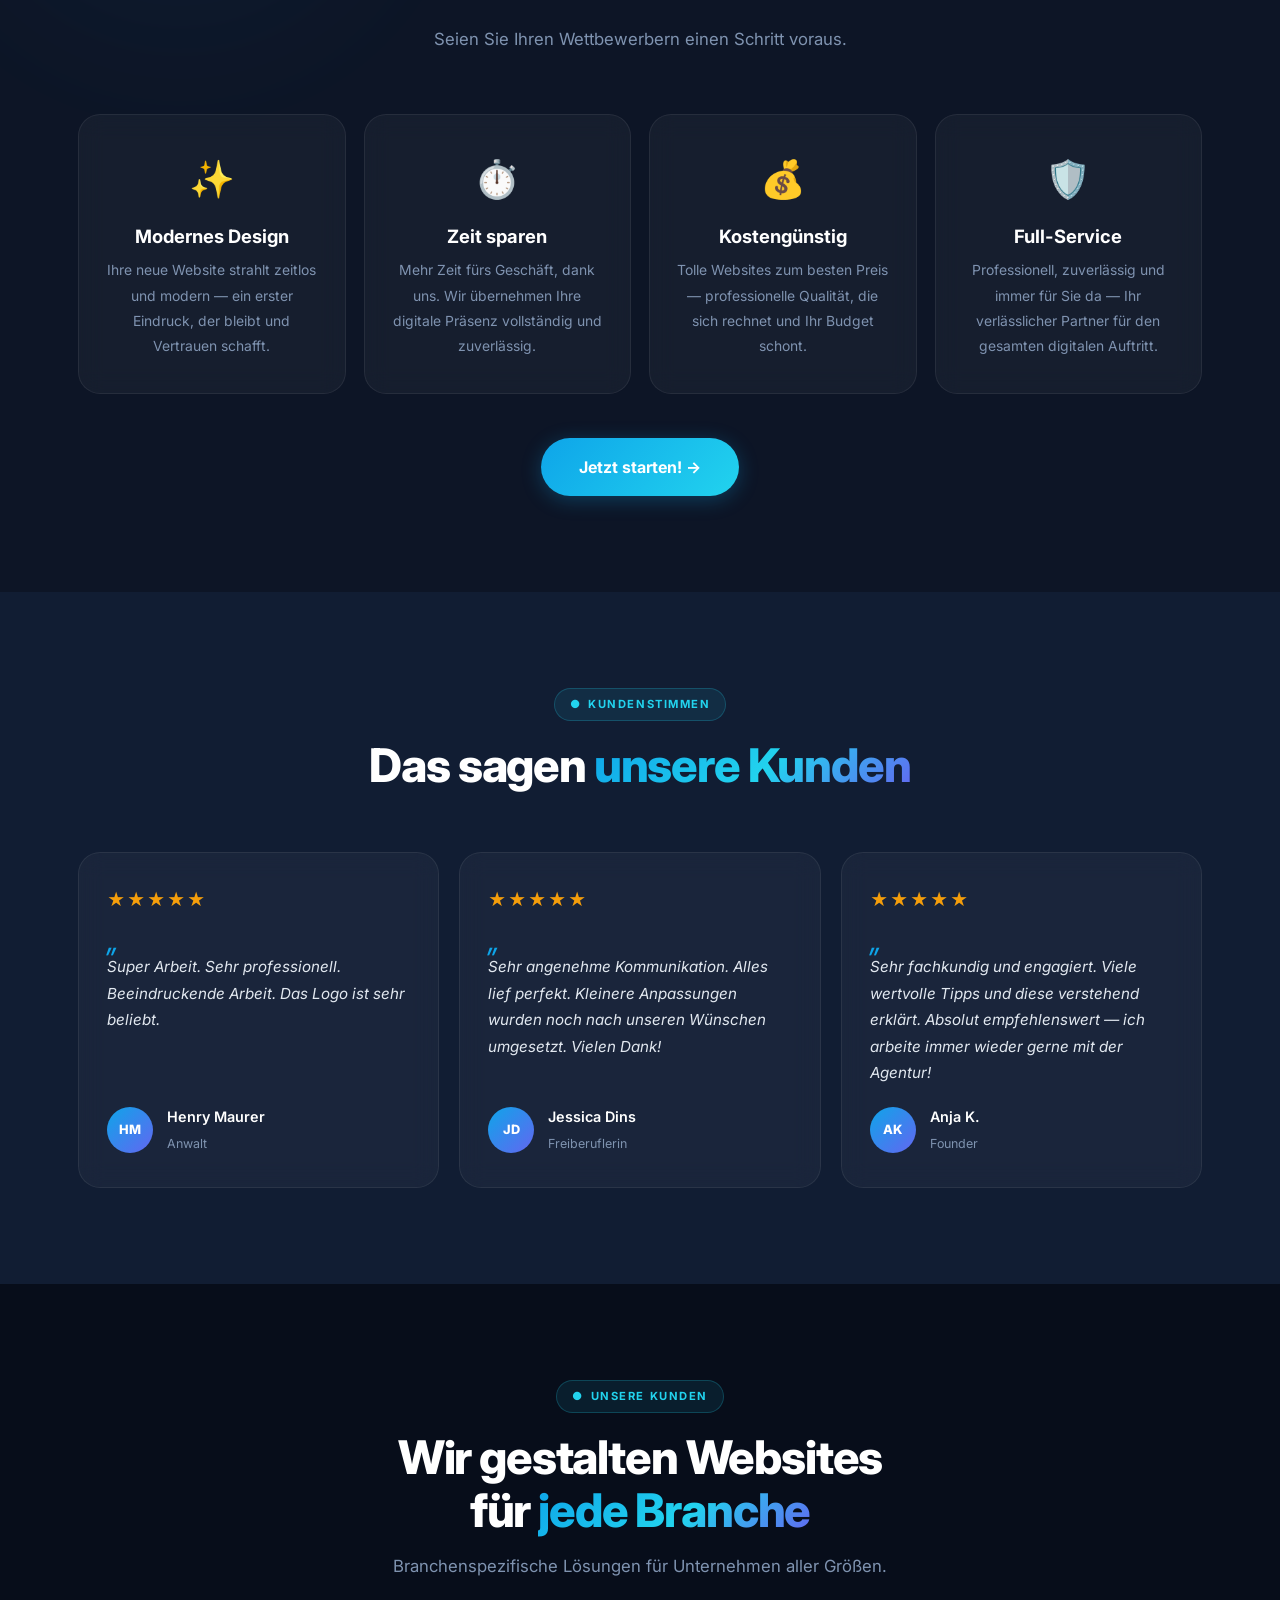
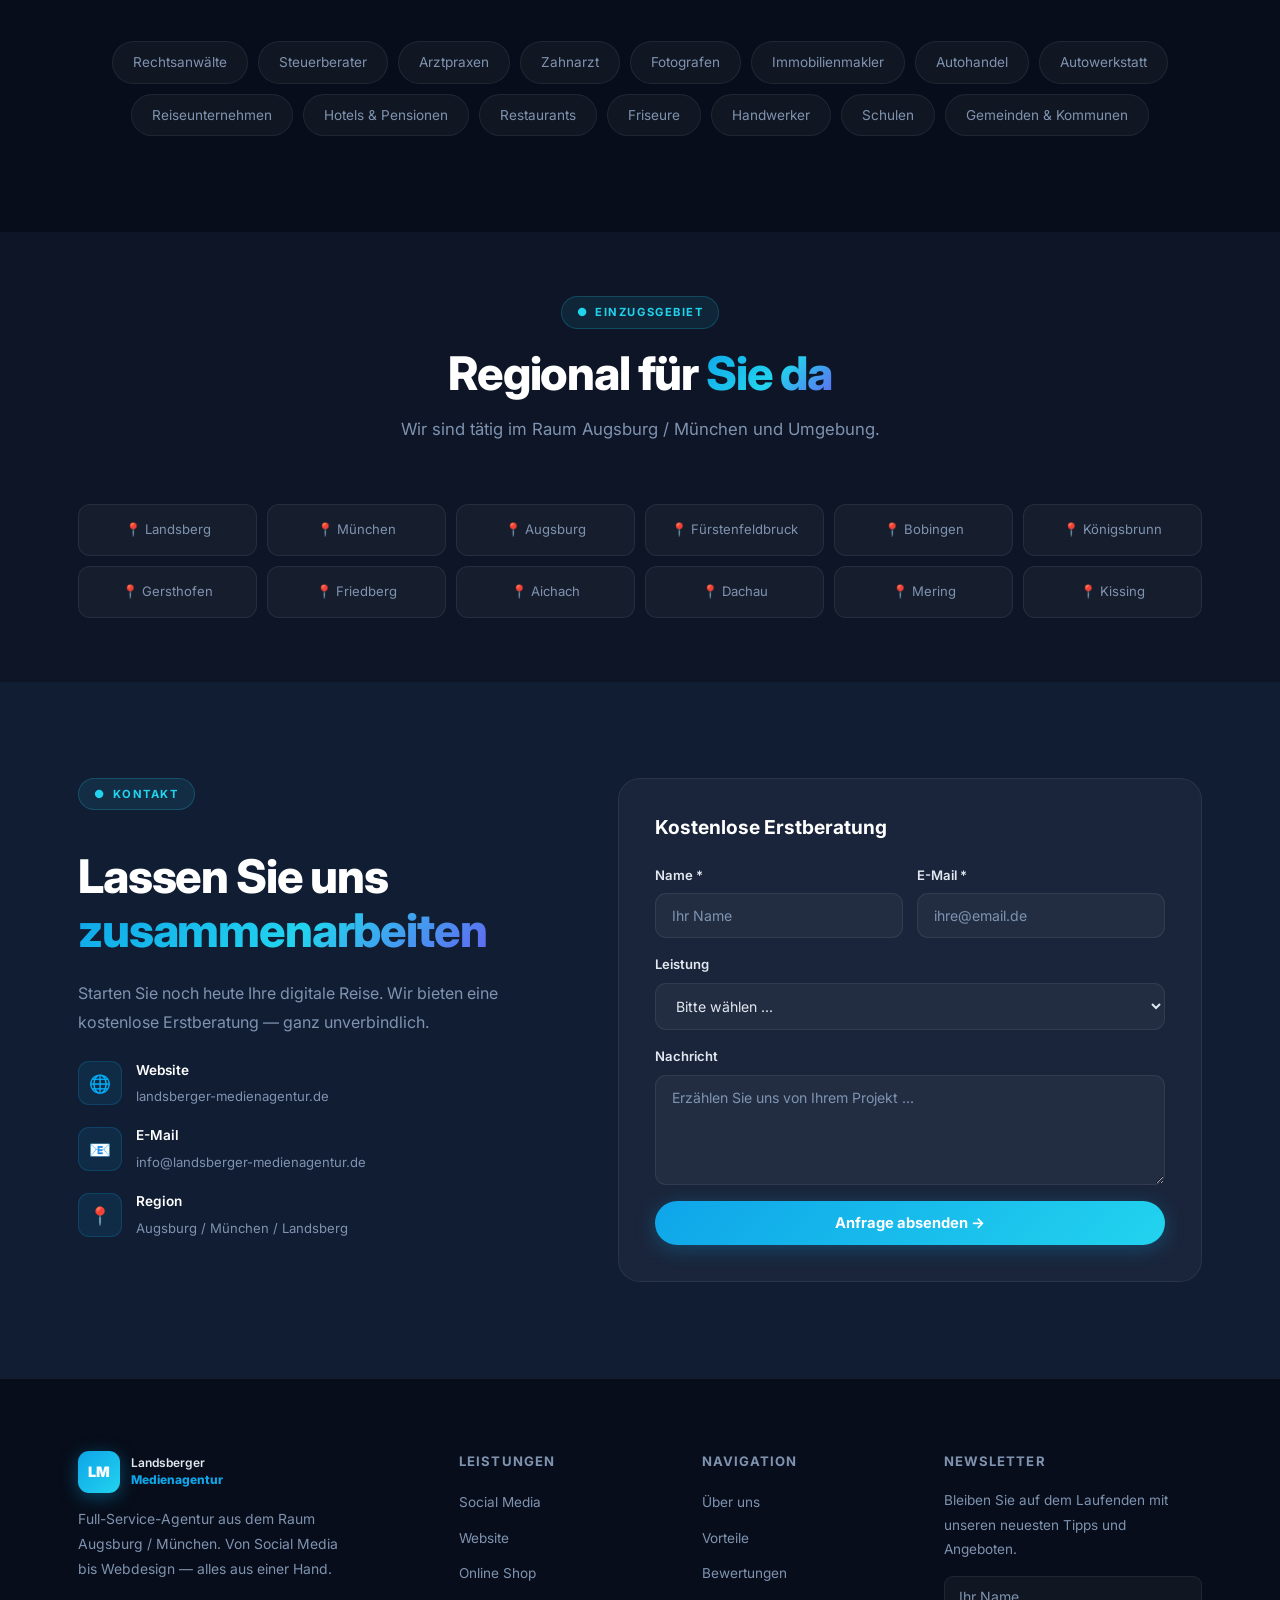
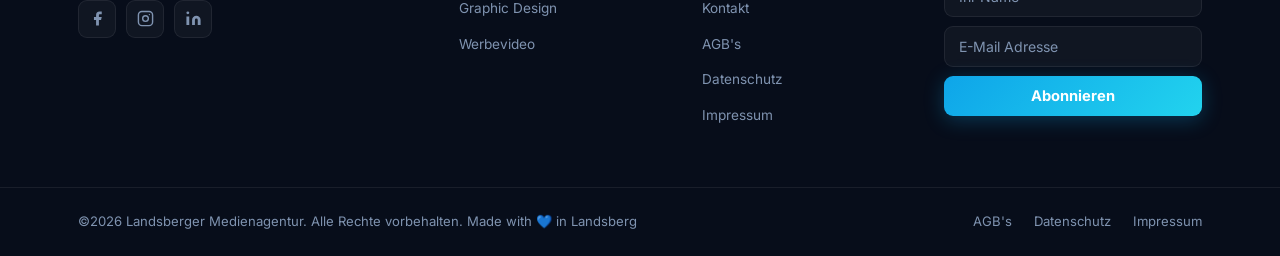
==== commit e4829bb0: "Fix Vercel deploy: add vercel.json for static site + full multi-page redesign with German content" ====
--- a/index.html
+++ b/index.html
@@ -1,482 +1,433 @@
 <!DOCTYPE html>
 <html lang="de">
 <head>
-  <meta charset="UTF-8" />
-  <meta name="viewport" content="width=device-width, initial-scale=1.0" />
+  <meta charset="UTF-8"/>
+  <meta name="viewport" content="width=device-width,initial-scale=1.0"/>
   <title>Landsberger Medienagentur – Ihre Full-Service-Agentur</title>
-  <meta name="description" content="Landsberger Medienagentur – Ihre Full-Service-Agentur für Social Media, Webdesign, Online Shop, Graphic Design und Werbevideo im Raum Augsburg/München." />
-  <link rel="preconnect" href="https://fonts.googleapis.com" />
-  <link rel="preconnect" href="https://fonts.gstatic.com" crossorigin />
-  <link href="https://fonts.googleapis.com/css2?family=Inter:wght@300;400;500;600;700;800;900&display=swap" rel="stylesheet" />
-  <link rel="stylesheet" href="style.css" />
+  <meta name="description" content="Landsberger Medienagentur – Full-Service-Agentur für Social Media, Webdesign, Online Shop, Graphic Design und Werbevideo im Raum Augsburg/München."/>
+  <link rel="preconnect" href="https://fonts.googleapis.com"/>
+  <link rel="preconnect" href="https://fonts.gstatic.com" crossorigin/>
+  <link href="https://fonts.googleapis.com/css2?family=Inter:wght@300;400;500;600;700;800;900&display=swap" rel="stylesheet"/>
+  <link rel="stylesheet" href="style.css"/>
 </head>
 <body>
 
-  <!-- ═══════════════════ NAVBAR ═══════════════════ -->
-  <header class="navbar" id="navbar">
-    <div class="container nav-inner">
-      <a href="#" class="logo">
+<!-- ═══ NAVBAR ═══ -->
+<header class="navbar" id="navbar">
+  <div class="container nav-inner">
+    <a href="index.html" class="logo">
+      <span class="logo-mark">LM</span>
+      <span class="logo-text">Landsberger<br><em>Medienagentur</em></span>
+    </a>
+    <nav class="nav-links" id="nav-links">
+      <a href="socialmedia.html">Social Media</a>
+      <a href="website.html">Website</a>
+      <a href="shop.html">Shop</a>
+      <a href="video.html">Video</a>
+      <a href="#kontakt" class="nav-cta">Kostenlose Erstberatung</a>
+    </nav>
+    <button class="hamburger" id="hamburger" aria-label="Menü">
+      <span></span><span></span><span></span>
+    </button>
+  </div>
+</header>
+
+<!-- ═══ HERO ═══ -->
+<section class="hero" id="hero">
+  <div class="hero-bg">
+    <div class="grid-bg"></div>
+    <div class="orb o1"></div>
+    <div class="orb o2"></div>
+    <div class="orb o3"></div>
+  </div>
+  <div class="container">
+    <div class="hero-content">
+      <div class="hero-badge reveal">Full-Service Digital Agentur</div>
+      <h1 class="reveal">Ihre <span class="grad">Medien</span>-<br>Agentur</h1>
+      <p class="hero-sub reveal">Von A wie App bis W wie Webdesign — wir machen Ihre Marke digital sichtbar. Professionell. Modern. Ergebnisorientiert.</p>
+      <div class="hero-cta reveal">
+        <a href="#kontakt" class="btn btn-primary btn-lg">Jetzt kostenlos beraten lassen</a>
+        <a href="#leistungen" class="btn btn-ghost btn-lg">Unsere Leistungen ↓</a>
+      </div>
+      <div class="hero-stats reveal">
+        <div>
+          <span class="stat-num">500+</span>
+          <span class="stat-lbl">Projekte abgeschlossen</span>
+        </div>
+        <div class="stat-div"></div>
+        <div>
+          <span class="stat-num">100%</span>
+          <span class="stat-lbl">Kundenzufriedenheit</span>
+        </div>
+        <div class="stat-div"></div>
+        <div>
+          <span class="stat-num">5★</span>
+          <span class="stat-lbl">Bewertungen</span>
+        </div>
+      </div>
+    </div>
+  </div>
+  <div class="scroll-cue"></div>
+</section>
+
+<!-- ═══ ABOUT ═══ -->
+<section class="about sp" id="about">
+  <div class="container about-grid">
+    <div class="about-left">
+      <div class="label reveal">Über uns</div>
+      <h2 class="reveal">Willkommen bei<br><strong>Landsberger<br>Medienagentur</strong></h2>
+      <p class="reveal">Wir sind eine <strong>Full-Service-Agentur</strong> aus dem Raum Augsburg / München. Von A wie App bis W wie Webdesign — und sollte eines Tages ein Kanal oder eine Disziplin mit X, Y oder Z auftauchen, nehmen wir die Herausforderung gerne an.</p>
+      <p class="reveal">Wir betreuen Kunden in Landsberg, München, Augsburg, Fürstenfeldbruck, Bobingen, Königsbrunn, Gersthofen, Friedberg, Aichach, Dachau, Mering und natürlich Kissing.</p>
+      <a href="#kontakt" class="btn btn-primary reveal">Kostenlose Erstberatung</a>
+    </div>
+    <div class="about-right">
+      <div class="about-card glass reveal d1">
+        <div class="about-icon">🚀</div>
+        <h3>Full-Service</h3>
+        <p>Alles aus einer Hand — von der Strategie bis zur Umsetzung.</p>
+      </div>
+      <div class="about-card glass reveal d2">
+        <div class="about-icon">🎯</div>
+        <h3>Zielorientiert</h3>
+        <p>Wir messen Erfolg in Ergebnissen, nicht in Aktivitäten.</p>
+      </div>
+      <div class="about-card glass reveal d3">
+        <div class="about-icon">💎</div>
+        <h3>Premium Qualität</h3>
+        <p>Professionelles Design und technische Exzellenz.</p>
+      </div>
+      <div class="about-card glass reveal d4">
+        <div class="about-icon">⚡</div>
+        <h3>Schnelle Lieferung</h3>
+        <p>Effiziente Prozesse für zeitgerechte Ergebnisse.</p>
+      </div>
+    </div>
+  </div>
+</section>
+
+<!-- ═══ SERVICES ═══ -->
+<section class="services sp" id="leistungen">
+  <div class="container">
+    <div class="sh">
+      <div class="label reveal">Was wir bieten</div>
+      <h2 class="reveal">Unsere <span class="grad">Leistungen</span></h2>
+      <p class="reveal">Alles was Sie für Ihre digitale Präsenz brauchen — aus einer Hand.</p>
+    </div>
+    <div class="services-grid">
+
+      <div class="svc glass reveal">
+        <div class="svc-icon">
+          <svg viewBox="0 0 52 52" fill="none"><rect width="52" height="52" rx="13" fill="url(#sg1)"/><defs><linearGradient id="sg1" x1="0" y1="0" x2="52" y2="52"><stop stop-color="#0ea5e9"/><stop offset="1" stop-color="#6366f1"/></linearGradient></defs><circle cx="26" cy="19" r="7" stroke="white" stroke-width="2.2" fill="none"/><path d="M10 41c0-8.837 7.163-16 16-16s16 7.163 16 16" stroke="white" stroke-width="2.2" stroke-linecap="round" fill="none"/></svg>
+        </div>
+        <h3>Social Media</h3>
+        <p>Die richtige Social-Präsenz ist für jedes Unternehmen elementar, um im Social Web aufzufallen und Neukunden zu gewinnen.</p>
+        <ul class="svc-list">
+          <li>Content-Strategie &amp; Planung</li>
+          <li>Kreative Posts &amp; Stories</li>
+          <li>Community Management</li>
+          <li>Performance Analyse</li>
+        </ul>
+        <a href="socialmedia.html" class="svc-link">Mehr erfahren →</a>
+      </div>
+
+      <div class="svc glass svc-featured reveal d1">
+        <div class="svc-badge">Beliebt</div>
+        <div class="svc-icon">
+          <svg viewBox="0 0 52 52" fill="none"><rect width="52" height="52" rx="13" fill="url(#sg2)"/><defs><linearGradient id="sg2" x1="0" y1="0" x2="52" y2="52"><stop stop-color="#0ea5e9"/><stop offset="1" stop-color="#22d3ee"/></linearGradient></defs><rect x="8" y="13" width="36" height="24" rx="3" stroke="white" stroke-width="2.2" fill="none"/><path d="M18 41h16M26 37v4" stroke="white" stroke-width="2.2" stroke-linecap="round"/></svg>
+        </div>
+        <h3>Website</h3>
+        <p>Wir helfen Ihrem Auftritt durch einen professionellen Webauftritt mit höchsten Ansprüchen an Design, Usability, Conversion und SEO.</p>
+        <ul class="svc-list">
+          <li>Individuelles Design</li>
+          <li>Mobile-First &amp; SEO-optimiert</li>
+          <li>Schnelle Ladezeiten</li>
+          <li>CMS nach Bedarf</li>
+        </ul>
+        <a href="website.html" class="svc-link">Mehr erfahren →</a>
+      </div>
+
+      <div class="svc glass reveal d2">
+        <div class="svc-icon">
+          <svg viewBox="0 0 52 52" fill="none"><rect width="52" height="52" rx="13" fill="url(#sg3)"/><defs><linearGradient id="sg3" x1="0" y1="0" x2="52" y2="52"><stop stop-color="#6366f1"/><stop offset="1" stop-color="#8b5cf6"/></linearGradient></defs><rect x="10" y="14" width="32" height="8" rx="2" stroke="white" stroke-width="2.2" fill="none"/><rect x="10" y="27" width="20" height="8" rx="2" stroke="white" stroke-width="2.2" fill="none"/><path d="M38 31l5 5-5 5" stroke="white" stroke-width="2.2" stroke-linecap="round" stroke-linejoin="round" fill="none"/></svg>
+        </div>
+        <h3>Online Shop</h3>
+        <p>Professionelle E-Commerce-Lösungen mit höchsten Ansprüchen an Design, Usability, Conversion und Suchmaschinenoptimierung.</p>
+        <ul class="svc-list">
+          <li>WooCommerce / Shopify</li>
+          <li>Sicheres Checkout-System</li>
+          <li>E-Commerce Strategie</li>
+          <li>Interface-Design &amp; Frontend</li>
+        </ul>
+        <a href="shop.html" class="svc-link">Mehr erfahren →</a>
+      </div>
+
+      <div class="svc glass reveal">
+        <div class="svc-icon">
+          <svg viewBox="0 0 52 52" fill="none"><rect width="52" height="52" rx="13" fill="url(#sg4)"/><defs><linearGradient id="sg4" x1="0" y1="0" x2="52" y2="52"><stop stop-color="#ec4899"/><stop offset="1" stop-color="#f43f5e"/></linearGradient></defs><circle cx="26" cy="26" r="9" stroke="white" stroke-width="2.2" fill="none"/><path d="M26 8v5M26 39v5M8 26h5M39 26h5" stroke="white" stroke-width="2.2" stroke-linecap="round"/></svg>
+        </div>
+        <h3>Graphic Design</h3>
+        <p>Unverwechselbares visuelles Branding, das Ihre Marke einzigartig und professionell erscheinen lässt.</p>
+        <ul class="svc-list">
+          <li>Logo &amp; Corporate Identity</li>
+          <li>Visitenkarten &amp; Flyer</li>
+          <li>Print &amp; Digital Design</li>
+          <li>Brand Guidelines</li>
+        </ul>
+        <a href="#kontakt" class="svc-link">Mehr erfahren →</a>
+      </div>
+
+      <div class="svc glass reveal d1">
+        <div class="svc-icon">
+          <svg viewBox="0 0 52 52" fill="none"><rect width="52" height="52" rx="13" fill="url(#sg5)"/><defs><linearGradient id="sg5" x1="0" y1="0" x2="52" y2="52"><stop stop-color="#f59e0b"/><stop offset="1" stop-color="#ef4444"/></linearGradient></defs><rect x="6" y="14" width="32" height="22" rx="3" stroke="white" stroke-width="2.2" fill="none"/><path d="M38 22l8-5v18l-8-5" stroke="white" stroke-width="2.2" stroke-linejoin="round" fill="none"/><circle cx="22" cy="25" r="4" fill="white"/></svg>
+        </div>
+        <h3>Werbevideo</h3>
+        <p>Professionelle Videoproduktionen — Produktvideos, Animationsfilme und Imagefilme, die Ihre Botschaft kraftvoll vermitteln.</p>
+        <ul class="svc-list">
+          <li>Imagefilme &amp; Werbespots</li>
+          <li>Animationsfilme</li>
+          <li>Social Media Videos</li>
+          <li>Drohnenaufnahmen</li>
+        </ul>
+        <a href="video.html" class="svc-link">Mehr erfahren →</a>
+      </div>
+
+    </div>
+  </div>
+</section>
+
+<!-- ═══ BENEFITS ═══ -->
+<section class="benefits sp" id="vorteile">
+  <div class="orb o1" style="opacity:.18;"></div>
+  <div class="benefits-inner container">
+    <div class="sh">
+      <div class="label reveal">Warum wir</div>
+      <h2 class="reveal">Ihre Vorteile <span class="grad">mit uns</span><br>an Ihrer Seite</h2>
+      <p class="reveal">Seien Sie Ihren Wettbewerbern einen Schritt voraus.</p>
+    </div>
+    <div class="benefits-grid">
+      <div class="ben glass reveal">
+        <span class="ben-icon">✨</span>
+        <h3>Modernes Design</h3>
+        <p>Ihre neue Website strahlt zeitlos und modern — ein erster Eindruck, der bleibt und Vertrauen schafft.</p>
+      </div>
+      <div class="ben glass reveal d1">
+        <span class="ben-icon">⏱️</span>
+        <h3>Zeit sparen</h3>
+        <p>Mehr Zeit fürs Geschäft, dank uns. Wir übernehmen Ihre digitale Präsenz vollständig und zuverlässig.</p>
+      </div>
+      <div class="ben glass reveal d2">
+        <span class="ben-icon">💰</span>
+        <h3>Kostengünstig</h3>
+        <p>Tolle Websites zum besten Preis — professionelle Qualität, die sich rechnet und Ihr Budget schont.</p>
+      </div>
+      <div class="ben glass reveal d3">
+        <span class="ben-icon">🛡️</span>
+        <h3>Full-Service</h3>
+        <p>Professionell, zuverlässig und immer für Sie da — Ihr verlässlicher Partner für den gesamten digitalen Auftritt.</p>
+      </div>
+    </div>
+    <div class="benefits-cta reveal">
+      <a href="#kontakt" class="btn btn-primary btn-lg">Jetzt starten! →</a>
+    </div>
+  </div>
+</section>
+
+<!-- ═══ TESTIMONIALS ═══ -->
+<section class="testimonials sp" id="bewertungen">
+  <div class="container">
+    <div class="sh">
+      <div class="label reveal">Kundenstimmen</div>
+      <h2 class="reveal">Das sagen <span class="grad">unsere Kunden</span></h2>
+    </div>
+    <div class="testi-grid">
+      <div class="testi glass reveal">
+        <div class="stars">★★★★★</div>
+        <p class="quote">Super Arbeit. Sehr professionell. Beeindruckende Arbeit. Das Logo ist sehr beliebt.</p>
+        <div class="author">
+          <div class="avatar">HM</div>
+          <div><strong>Henry Maurer</strong><span>Anwalt</span></div>
+        </div>
+      </div>
+      <div class="testi glass reveal d1">
+        <div class="stars">★★★★★</div>
+        <p class="quote">Sehr angenehme Kommunikation. Alles lief perfekt. Kleinere Anpassungen wurden noch nach unseren Wünschen umgesetzt. Vielen Dank!</p>
+        <div class="author">
+          <div class="avatar">JD</div>
+          <div><strong>Jessica Dins</strong><span>Freiberuflerin</span></div>
+        </div>
+      </div>
+      <div class="testi glass reveal d2">
+        <div class="stars">★★★★★</div>
+        <p class="quote">Sehr fachkundig und engagiert. Viele wertvolle Tipps und diese verstehend erklärt. Absolut empfehlenswert — ich arbeite immer wieder gerne mit der Agentur!</p>
+        <div class="author">
+          <div class="avatar">AK</div>
+          <div><strong>Anja K.</strong><span>Founder</span></div>
+        </div>
+      </div>
+    </div>
+  </div>
+</section>
+
+<!-- ═══ INDUSTRIES ═══ -->
+<section class="industries sp">
+  <div class="container">
+    <div class="sh">
+      <div class="label reveal">Unsere Kunden</div>
+      <h2 class="reveal">Wir gestalten Websites<br>für <span class="grad">jede Branche</span></h2>
+      <p class="reveal">Branchenspezifische Lösungen für Unternehmen aller Größen.</p>
+    </div>
+    <div class="tags reveal">
+      <span class="tag">Rechtsanwälte</span>
+      <span class="tag">Steuerberater</span>
+      <span class="tag">Arztpraxen</span>
+      <span class="tag">Zahnarzt</span>
+      <span class="tag">Fotografen</span>
+      <span class="tag">Immobilienmakler</span>
+      <span class="tag">Autohandel</span>
+      <span class="tag">Autowerkstatt</span>
+      <span class="tag">Reiseunternehmen</span>
+      <span class="tag">Hotels &amp; Pensionen</span>
+      <span class="tag">Restaurants</span>
+      <span class="tag">Friseure</span>
+      <span class="tag">Handwerker</span>
+      <span class="tag">Schulen</span>
+      <span class="tag">Gemeinden &amp; Kommunen</span>
+    </div>
+  </div>
+</section>
+
+<!-- ═══ REGIONS ═══ -->
+<section class="regions sp-sm">
+  <div class="container">
+    <div class="sh">
+      <div class="label reveal">Einzugsgebiet</div>
+      <h2 class="reveal">Regional für <span class="grad">Sie da</span></h2>
+      <p class="reveal">Wir sind tätig im Raum Augsburg / München und Umgebung.</p>
+    </div>
+    <div class="region-grid reveal">
+      <div class="region">📍 Landsberg</div>
+      <div class="region">📍 München</div>
+      <div class="region">📍 Augsburg</div>
+      <div class="region">📍 Fürstenfeldbruck</div>
+      <div class="region">📍 Bobingen</div>
+      <div class="region">📍 Königsbrunn</div>
+      <div class="region">📍 Gersthofen</div>
+      <div class="region">📍 Friedberg</div>
+      <div class="region">📍 Aichach</div>
+      <div class="region">📍 Dachau</div>
+      <div class="region">📍 Mering</div>
+      <div class="region">📍 Kissing</div>
+    </div>
+  </div>
+</section>
+
+<!-- ═══ CONTACT ═══ -->
+<section class="contact sp" id="kontakt">
+  <div class="container contact-grid">
+    <div class="contact-info">
+      <div class="label reveal">Kontakt</div>
+      <h2 class="reveal">Lassen Sie uns<br><span class="grad">zusammenarbeiten</span></h2>
+      <p class="reveal">Starten Sie noch heute Ihre digitale Reise. Wir bieten eine kostenlose Erstberatung — ganz unverbindlich.</p>
+      <div class="cinfo-items">
+        <div class="cinfo reveal">
+          <div class="cinfo-icon">🌐</div>
+          <div><strong>Website</strong><span>landsberger-medienagentur.de</span></div>
+        </div>
+        <div class="cinfo reveal d1">
+          <div class="cinfo-icon">📧</div>
+          <div><strong>E-Mail</strong><span>info@landsberger-medienagentur.de</span></div>
+        </div>
+        <div class="cinfo reveal d2">
+          <div class="cinfo-icon">📍</div>
+          <div><strong>Region</strong><span>Augsburg / München / Landsberg</span></div>
+        </div>
+      </div>
+    </div>
+    <div class="contact-form-wrap glass reveal">
+      <h3>Kostenlose Erstberatung</h3>
+      <form class="form" id="contact-form">
+        <div class="form-row">
+          <div class="fg"><label for="name">Name *</label><input type="text" id="name" name="name" placeholder="Ihr Name" required/></div>
+          <div class="fg"><label for="email">E-Mail *</label><input type="email" id="email" name="email" placeholder="ihre@email.de" required/></div>
+        </div>
+        <div class="fg">
+          <label for="service">Leistung</label>
+          <select id="service" name="service">
+            <option value="">Bitte wählen ...</option>
+            <option>Social Media</option>
+            <option>Website</option>
+            <option>Online Shop</option>
+            <option>Graphic Design</option>
+            <option>Werbevideo</option>
+            <option>Sonstiges</option>
+          </select>
+        </div>
+        <div class="fg"><label for="msg">Nachricht</label><textarea id="msg" name="message" rows="4" placeholder="Erzählen Sie uns von Ihrem Projekt ..."></textarea></div>
+        <button type="submit" class="btn btn-primary btn-full">Anfrage absenden →</button>
+      </form>
+    </div>
+  </div>
+</section>
+
+<!-- ═══ FOOTER ═══ -->
+<footer class="footer">
+  <div class="container footer-grid">
+    <div class="footer-brand">
+      <a href="index.html" class="logo">
         <span class="logo-mark">LM</span>
         <span class="logo-text">Landsberger<br><em>Medienagentur</em></span>
       </a>
-      <nav class="nav-links" id="nav-links">
-        <a href="#leistungen">Social Media</a>
-        <a href="#leistungen">Website</a>
-        <a href="#leistungen">Shop</a>
-        <a href="#leistungen">Video</a>
-        <a href="#kontakt" class="btn-nav">Kostenlose Erstberatung</a>
-      </nav>
-      <button class="hamburger" id="hamburger" aria-label="Menü öffnen">
-        <span></span><span></span><span></span>
-      </button>
-    </div>
-  </header>
-
-  <!-- ═══════════════════ HERO ═══════════════════ -->
-  <section class="hero" id="hero">
-    <div class="hero-bg">
-      <div class="orb orb-1"></div>
-      <div class="orb orb-2"></div>
-      <div class="orb orb-3"></div>
-      <div class="grid-lines"></div>
-    </div>
-    <div class="container hero-content">
-      <div class="hero-badge reveal">Full-Service Digital Agentur</div>
-      <h1 class="hero-title reveal">
-        Ihre <span class="gradient-text">Medien</span>-<br>Agentur
-      </h1>
-      <p class="hero-sub reveal">Von Social Media bis Webdesign — wir machen Ihre Marke digital stark.<br>Professionell. Modern. Messbar.</p>
-      <div class="hero-cta reveal">
-        <a href="#kontakt" class="btn btn-primary">Jetzt kostenlos beraten lassen</a>
-        <a href="#leistungen" class="btn btn-ghost">Unsere Leistungen ↓</a>
-      </div>
-      <div class="hero-stats reveal">
-        <div class="stat"><span class="stat-num">500+</span><span class="stat-label">Projekte</span></div>
-        <div class="stat-divider"></div>
-        <div class="stat"><span class="stat-num">12+</span><span class="stat-label">Jahre Erfahrung</span></div>
-        <div class="stat-divider"></div>
-        <div class="stat"><span class="stat-num">100%</span><span class="stat-label">Zufriedenheit</span></div>
-      </div>
-    </div>
-    <div class="scroll-hint">
-      <div class="scroll-arrow"></div>
-    </div>
-  </section>
-
-  <!-- ═══════════════════ ABOUT ═══════════════════ -->
-  <section class="about section-pad" id="about">
-    <div class="container about-grid">
-      <div class="about-text">
-        <div class="section-label reveal">Über uns</div>
-        <h2 class="reveal">Willkommen bei <strong>Landsberger<br>Medienagentur</strong></h2>
-        <p class="reveal">Wir sind eine <strong>Full-Service-Agentur</strong> aus dem Raum Augsburg / München. Von A wie App bis W wie Webdesign — und sollte eines Tages ein Kanal oder eine Disziplin mit X, Y oder Z auftauchen, nehmen wir die Herausforderung gerne an.</p>
-        <p class="reveal">Wir betreuen Kunden in Landsberg, München, Augsburg, Fürstenfeldbruck, Bobingen, Königsbrunn und der gesamten Region.</p>
-        <a href="#kontakt" class="btn btn-primary reveal">Kostenlose Erstberatung</a>
-      </div>
-      <div class="about-visual reveal">
-        <div class="about-card glass-card">
-          <div class="about-icon">🚀</div>
-          <h3>Full-Service</h3>
-          <p>Alles aus einer Hand — von der Strategie bis zur Umsetzung.</p>
-        </div>
-        <div class="about-card glass-card">
-          <div class="about-icon">🎯</div>
-          <h3>Zielorientiert</h3>
-          <p>Wir messen Erfolg in Ergebnissen, nicht in Aktivitäten.</p>
-        </div>
-        <div class="about-card glass-card">
-          <div class="about-icon">💎</div>
-          <h3>Premium Qualität</h3>
-          <p>Professionelles Design und technische Exzellenz.</p>
-        </div>
-        <div class="about-card glass-card">
-          <div class="about-icon">⚡</div>
-          <h3>Schnelle Lieferung</h3>
-          <p>Effiziente Prozesse für zeitgerechte Ergebnisse.</p>
-        </div>
-      </div>
-    </div>
-  </section>
-
-  <!-- ═══════════════════ SERVICES ═══════════════════ -->
-  <section class="services section-pad" id="leistungen">
-    <div class="container">
-      <div class="section-header">
-        <div class="section-label reveal">Was wir bieten</div>
-        <h2 class="reveal">Unsere <span class="gradient-text">Leistungen</span></h2>
-        <p class="section-sub reveal">Alles was Sie für Ihre digitale Präsenz brauchen — aus einer Hand.</p>
-      </div>
-      <div class="services-grid">
-
-        <div class="service-card reveal">
-          <div class="service-icon-wrap">
-            <svg viewBox="0 0 48 48" fill="none" xmlns="http://www.w3.org/2000/svg">
-              <rect width="48" height="48" rx="12" fill="url(#g1)"/>
-              <defs><linearGradient id="g1" x1="0" y1="0" x2="48" y2="48"><stop stop-color="#0ea5e9"/><stop offset="1" stop-color="#6366f1"/></linearGradient></defs>
-              <circle cx="24" cy="18" r="6" stroke="white" stroke-width="2" fill="none"/>
-              <path d="M10 38c0-7.732 6.268-14 14-14s14 6.268 14 14" stroke="white" stroke-width="2" stroke-linecap="round" fill="none"/>
-            </svg>
-          </div>
-          <h3>Social Media</h3>
-          <p>Professionelles Social Media Management. Wir erstellen Content, der Ihre Zielgruppe begeistert und Ihre Marke aufbaut.</p>
-          <ul class="service-features">
-            <li>Content-Strategie & Planung</li>
-            <li>Kreative Posts & Stories</li>
-            <li>Community Management</li>
-            <li>Performance Analyse</li>
-          </ul>
-          <a href="#kontakt" class="service-link">Mehr erfahren →</a>
-        </div>
-
-        <div class="service-card reveal service-featured">
-          <div class="featured-badge">Beliebt</div>
-          <div class="service-icon-wrap">
-            <svg viewBox="0 0 48 48" fill="none" xmlns="http://www.w3.org/2000/svg">
-              <rect width="48" height="48" rx="12" fill="url(#g2)"/>
-              <defs><linearGradient id="g2" x1="0" y1="0" x2="48" y2="48"><stop stop-color="#0ea5e9"/><stop offset="1" stop-color="#06b6d4"/></linearGradient></defs>
-              <rect x="8" y="12" width="32" height="22" rx="2" stroke="white" stroke-width="2" fill="none"/>
-              <path d="M16 38h16M24 34v4" stroke="white" stroke-width="2" stroke-linecap="round"/>
-            </svg>
-          </div>
-          <h3>Website</h3>
-          <p>Moderne, schnelle und mobiloptimierte Websites, die Besucher in Kunden verwandeln.</p>
-          <ul class="service-features">
-            <li>Individuelles Design</li>
-            <li>Mobile-First Entwicklung</li>
-            <li>SEO-Optimierung</li>
-            <li>Schnelle Ladezeiten</li>
-          </ul>
-          <a href="#kontakt" class="service-link">Mehr erfahren →</a>
-        </div>
-
-        <div class="service-card reveal">
-          <div class="service-icon-wrap">
-            <svg viewBox="0 0 48 48" fill="none" xmlns="http://www.w3.org/2000/svg">
-              <rect width="48" height="48" rx="12" fill="url(#g3)"/>
-              <defs><linearGradient id="g3" x1="0" y1="0" x2="48" y2="48"><stop stop-color="#6366f1"/><stop offset="1" stop-color="#8b5cf6"/></linearGradient></defs>
-              <path d="M12 16h24v4H12zM12 24h16v4H12zM36 28l4 4-4 4" stroke="white" stroke-width="2" stroke-linecap="round" stroke-linejoin="round" fill="none"/>
-              <circle cx="36" cy="32" r="1" fill="white"/>
-            </svg>
-          </div>
-          <h3>Online Shop</h3>
-          <p>Professionelle E-Commerce Lösungen, die Ihre Produkte optimal präsentieren und Umsatz generieren.</p>
-          <ul class="service-features">
-            <li>WooCommerce / Shopify</li>
-            <li>Sicheres Checkout-System</li>
-            <li>Produktfotografie</li>
-            <li>Lager & Versand Integration</li>
-          </ul>
-          <a href="#kontakt" class="service-link">Mehr erfahren →</a>
-        </div>
-
-        <div class="service-card reveal">
-          <div class="service-icon-wrap">
-            <svg viewBox="0 0 48 48" fill="none" xmlns="http://www.w3.org/2000/svg">
-              <rect width="48" height="48" rx="12" fill="url(#g4)"/>
-              <defs><linearGradient id="g4" x1="0" y1="0" x2="48" y2="48"><stop stop-color="#ec4899"/><stop offset="1" stop-color="#f43f5e"/></linearGradient></defs>
-              <circle cx="24" cy="24" r="8" stroke="white" stroke-width="2" fill="none"/>
-              <path d="M24 8v4M24 36v4M8 24h4M36 24h4" stroke="white" stroke-width="2" stroke-linecap="round"/>
-            </svg>
-          </div>
-          <h3>Graphic Design</h3>
-          <p>Unverwechselbares visuelles Branding, das Ihre Marke einzigartig und wiedererkennbar macht.</p>
-          <ul class="service-features">
-            <li>Logo & Corporate Identity</li>
-            <li>Print & Digital Design</li>
-            <li>Visitenkarten & Flyer</li>
-            <li>Brand Guidelines</li>
-          </ul>
-          <a href="#kontakt" class="service-link">Mehr erfahren →</a>
-        </div>
-
-        <div class="service-card reveal">
-          <div class="service-icon-wrap">
-            <svg viewBox="0 0 48 48" fill="none" xmlns="http://www.w3.org/2000/svg">
-              <rect width="48" height="48" rx="12" fill="url(#g5)"/>
-              <defs><linearGradient id="g5" x1="0" y1="0" x2="48" y2="48"><stop stop-color="#f59e0b"/><stop offset="1" stop-color="#ef4444"/></linearGradient></defs>
-              <rect x="8" y="14" width="28" height="20" rx="2" stroke="white" stroke-width="2" fill="none"/>
-              <path d="M36 20l4-3v14l-4-3" stroke="white" stroke-width="2" stroke-linejoin="round" fill="none"/>
-              <circle cx="22" cy="24" r="3" fill="white"/>
-            </svg>
-          </div>
-          <h3>Werbevideo</h3>
-          <p>Professionelle Video-Produktionen, die Ihre Botschaft kraftvoll und emotional vermitteln.</p>
-          <ul class="service-features">
-            <li>Imagefilme & Werbespots</li>
-            <li>Social Media Videos</li>
-            <li>Drohnenaufnahmen</li>
-            <li>Animation & Motion Graphics</li>
-          </ul>
-          <a href="#kontakt" class="service-link">Mehr erfahren →</a>
-        </div>
-
-      </div>
-    </div>
-  </section>
-
-  <!-- ═══════════════════ BENEFITS ═══════════════════ -->
-  <section class="benefits section-pad" id="vorteile">
-    <div class="benefits-bg">
-      <div class="orb orb-4"></div>
-    </div>
-    <div class="container">
-      <div class="section-header">
-        <div class="section-label reveal">Warum wir</div>
-        <h2 class="reveal">Ihre Vorteile <span class="gradient-text">mit uns</span><br>an Ihrer Seite</h2>
-        <p class="section-sub reveal">Seien Sie Ihren Wettbewerbern einen Schritt voraus.</p>
-      </div>
-      <div class="benefits-grid">
-        <div class="benefit-card glass-card reveal">
-          <div class="benefit-icon">✨</div>
-          <h3>Modernes Design</h3>
-          <p>Ihre neue Website strahlt zeitlos und modern — erster Eindruck, der bleibt.</p>
-        </div>
-        <div class="benefit-card glass-card reveal">
-          <div class="benefit-icon">⏱️</div>
-          <h3>Zeit sparen</h3>
-          <p>Mehr Zeit fürs Geschäft, dank uns. Wir übernehmen Ihre digitale Präsenz vollständig.</p>
-        </div>
-        <div class="benefit-card glass-card reveal">
-          <div class="benefit-icon">💰</div>
-          <h3>Kostengünstig</h3>
-          <p>Tolle Websites zum besten Preis. Professionelle Qualität, die sich rechnet.</p>
-        </div>
-        <div class="benefit-card glass-card reveal">
-          <div class="benefit-icon">🛡️</div>
-          <h3>Full-Service</h3>
-          <p>Professionell, zuverlässig und immer für Sie da. Ihr Partner auf dem gesamten Weg.</p>
-        </div>
-      </div>
-      <div class="benefits-cta reveal">
-        <a href="#kontakt" class="btn btn-primary btn-large">Jetzt starten! →</a>
-      </div>
-    </div>
-  </section>
-
-  <!-- ═══════════════════ INDUSTRIES ═══════════════════ -->
-  <section class="industries section-pad" id="branchen">
-    <div class="container">
-      <div class="section-header">
-        <div class="section-label reveal">Unsere Kunden</div>
-        <h2 class="reveal">Wir gestalten Websites<br>für <span class="gradient-text">jede Branche</span></h2>
-      </div>
-      <div class="industry-tags reveal">
-        <span>Anwaltskanzleien</span>
-        <span>Steuerberater</span>
-        <span>Arztpraxen</span>
-        <span>Zahnarzt</span>
-        <span>Fotografen</span>
-        <span>Immobilien</span>
-        <span>Autohandel</span>
-        <span>Werkstätten</span>
-        <span>Reiseanbieter</span>
-        <span>Hotels</span>
-        <span>Restaurants</span>
-        <span>Friseursalons</span>
-        <span>Handwerk</span>
-        <span>Schulen</span>
-        <span>Gemeinden</span>
-      </div>
-    </div>
-  </section>
-
-  <!-- ═══════════════════ TESTIMONIALS ═══════════════════ -->
-  <section class="testimonials section-pad" id="bewertungen">
-    <div class="container">
-      <div class="section-header">
-        <div class="section-label reveal">Kundenstimmen</div>
-        <h2 class="reveal">Das sagen<br><span class="gradient-text">unsere Kunden</span></h2>
-      </div>
-      <div class="testimonials-grid">
-        <div class="testimonial-card glass-card reveal">
-          <div class="stars">★★★★★</div>
-          <p class="testimonial-text">"Super Arbeit. Sehr professionell. Beeindruckende Arbeit. Das Logo ist sehr beliebt."</p>
-          <div class="testimonial-author">
-            <div class="author-avatar">HM</div>
-            <div>
-              <strong>Henry Maurer</strong>
-              <span>Anwalt</span>
-            </div>
-          </div>
-        </div>
-        <div class="testimonial-card glass-card reveal">
-          <div class="stars">★★★★★</div>
-          <p class="testimonial-text">"Sehr angenehme Kommunikation. Alles lief perfekt. Kleinere Anpassungen wurden sofort umgesetzt."</p>
-          <div class="testimonial-author">
-            <div class="author-avatar">JD</div>
-            <div>
-              <strong>Jessica Dins</strong>
-              <span>Freiberuflerin</span>
-            </div>
-          </div>
-        </div>
-        <div class="testimonial-card glass-card reveal">
-          <div class="stars">★★★★★</div>
-          <p class="testimonial-text">"Absolute Profis! Unsere neue Website hat unsere Kundenanfragen verdoppelt. Klare Empfehlung!"</p>
-          <div class="testimonial-author">
-            <div class="author-avatar">MK</div>
-            <div>
-              <strong>Markus Klein</strong>
-              <span>Restaurantbesitzer</span>
-            </div>
-          </div>
-        </div>
-      </div>
-    </div>
-  </section>
-
-  <!-- ═══════════════════ REGIONS ═══════════════════ -->
-  <section class="regions section-pad">
-    <div class="container">
-      <div class="section-header">
-        <div class="section-label reveal">Unser Einzugsgebiet</div>
-        <h2 class="reveal">Wir sind <span class="gradient-text">regional</span><br>für Sie da</h2>
-      </div>
-      <div class="regions-list reveal">
-        <div class="region-item">📍 Landsberg</div>
-        <div class="region-item">📍 München</div>
-        <div class="region-item">📍 Augsburg</div>
-        <div class="region-item">📍 Fürstenfeldbruck</div>
-        <div class="region-item">📍 Bobingen</div>
-        <div class="region-item">📍 Königsbrunn</div>
-        <div class="region-item">📍 Gersthofen</div>
-        <div class="region-item">📍 Friedberg</div>
-        <div class="region-item">📍 Aichach</div>
-        <div class="region-item">📍 Dachau</div>
-        <div class="region-item">📍 Mering</div>
-        <div class="region-item">📍 Kissing</div>
-      </div>
-    </div>
-  </section>
-
-  <!-- ═══════════════════ CONTACT ═══════════════════ -->
-  <section class="contact section-pad" id="kontakt">
-    <div class="container contact-grid">
-      <div class="contact-info">
-        <div class="section-label reveal">Kontakt</div>
-        <h2 class="reveal">Lassen Sie uns<br><span class="gradient-text">zusammenarbeiten</span></h2>
-        <p class="reveal">Starten Sie noch heute Ihre digitale Reise. Wir bieten eine kostenlose Erstberatung — ganz unverbindlich.</p>
-        <div class="contact-items">
-          <div class="contact-item reveal">
-            <div class="contact-icon">🌐</div>
-            <div>
-              <strong>Website</strong>
-              <span>landsberger-medienagentur.de</span>
-            </div>
-          </div>
-          <div class="contact-item reveal">
-            <div class="contact-icon">📧</div>
-            <div>
-              <strong>E-Mail</strong>
-              <span>info@landsberger-medienagentur.de</span>
-            </div>
-          </div>
-          <div class="contact-item reveal">
-            <div class="contact-icon">📍</div>
-            <div>
-              <strong>Region</strong>
-              <span>Augsburg / München / Landsberg</span>
-            </div>
-          </div>
-        </div>
-      </div>
-      <div class="contact-form-wrap glass-card reveal">
-        <h3>Kostenlose Erstberatung</h3>
-        <form class="contact-form" id="contact-form">
-          <div class="form-row">
-            <div class="form-group">
-              <label for="name">Name *</label>
-              <input type="text" id="name" name="name" placeholder="Ihr Name" required />
-            </div>
-            <div class="form-group">
-              <label for="email">E-Mail *</label>
-              <input type="email" id="email" name="email" placeholder="ihre@email.de" required />
-            </div>
-          </div>
-          <div class="form-group">
-            <label for="service">Leistung</label>
-            <select id="service" name="service">
-              <option value="">Bitte wählen...</option>
-              <option>Social Media</option>
-              <option>Website</option>
-              <option>Online Shop</option>
-              <option>Graphic Design</option>
-              <option>Werbevideo</option>
-              <option>Sonstiges</option>
-            </select>
-          </div>
-          <div class="form-group">
-            <label for="message">Nachricht</label>
-            <textarea id="message" name="message" rows="4" placeholder="Erzählen Sie uns von Ihrem Projekt..."></textarea>
-          </div>
-          <button type="submit" class="btn btn-primary btn-full">Anfrage absenden →</button>
-        </form>
-      </div>
-    </div>
-  </section>
-
-  <!-- ═══════════════════ FOOTER ═══════════════════ -->
-  <footer class="footer">
-    <div class="container footer-grid">
-      <div class="footer-brand">
-        <a href="#" class="logo">
-          <span class="logo-mark">LM</span>
-          <span class="logo-text">Landsberger<br><em>Medienagentur</em></span>
-        </a>
-        <p>Wir sind eine Medienagentur aus dem Raum Augsburg / München. Full-Service für Ihren digitalen Erfolg.</p>
-        <div class="social-links">
-          <a href="#" aria-label="Facebook" class="social-icon">
-            <svg viewBox="0 0 24 24" fill="currentColor"><path d="M18 2h-3a5 5 0 00-5 5v3H7v4h3v8h4v-8h3l1-4h-4V7a1 1 0 011-1h3z"/></svg>
-          </a>
-          <a href="#" aria-label="Instagram" class="social-icon">
-            <svg viewBox="0 0 24 24" fill="none" stroke="currentColor" stroke-width="2"><rect x="2" y="2" width="20" height="20" rx="5" ry="5"/><circle cx="12" cy="12" r="4"/><circle cx="17.5" cy="6.5" r="1" fill="currentColor" stroke="none"/></svg>
-          </a>
-          <a href="#" aria-label="LinkedIn" class="social-icon">
-            <svg viewBox="0 0 24 24" fill="currentColor"><path d="M16 8a6 6 0 016 6v7h-4v-7a2 2 0 00-2-2 2 2 0 00-2 2v7h-4v-7a6 6 0 016-6zM2 9h4v12H2z"/><circle cx="4" cy="4" r="2"/></svg>
-          </a>
-        </div>
-      </div>
-      <div class="footer-col">
-        <h4>Leistungen</h4>
-        <ul>
-          <li><a href="#leistungen">Social Media</a></li>
-          <li><a href="#leistungen">Website</a></li>
-          <li><a href="#leistungen">Online Shop</a></li>
-          <li><a href="#leistungen">Graphic Design</a></li>
-          <li><a href="#leistungen">Werbevideo</a></li>
-        </ul>
-      </div>
-      <div class="footer-col">
-        <h4>Navigation</h4>
-        <ul>
-          <li><a href="#about">Über uns</a></li>
-          <li><a href="#vorteile">Vorteile</a></li>
-          <li><a href="#bewertungen">Bewertungen</a></li>
-          <li><a href="#kontakt">Kontakt</a></li>
-        </ul>
-      </div>
-      <div class="footer-col">
-        <h4>Newsletter</h4>
-        <p>Bleiben Sie auf dem Laufenden mit unseren neuesten Tipps.</p>
-        <form class="newsletter-form" id="newsletter-form">
-          <input type="text" placeholder="Ihr Name" />
-          <input type="email" placeholder="E-Mail Adresse" required />
-          <button type="submit" class="btn btn-primary">Abonnieren</button>
-        </form>
-      </div>
-    </div>
-    <div class="footer-bottom">
-      <div class="container footer-bottom-inner">
-        <p>©2026 Landsberger Medienagentur. Alle Rechte vorbehalten. Made with 💙 in Landsberg</p>
-        <div class="footer-legal">
-          <a href="#">AGB's</a>
-          <a href="#">Datenschutz</a>
-          <a href="#">Impressum</a>
-        </div>
-      </div>
-    </div>
-  </footer>
-
-  <script src="script.js"></script>
+      <p>Full-Service-Agentur aus dem Raum Augsburg / München. Von Social Media bis Webdesign — alles aus einer Hand.</p>
+      <div class="socials">
+        <a href="#" class="social" aria-label="Facebook"><svg viewBox="0 0 24 24" fill="currentColor"><path d="M18 2h-3a5 5 0 00-5 5v3H7v4h3v8h4v-8h3l1-4h-4V7a1 1 0 011-1h3z"/></svg></a>
+        <a href="#" class="social" aria-label="Instagram"><svg viewBox="0 0 24 24" fill="none" stroke="currentColor" stroke-width="2"><rect x="2" y="2" width="20" height="20" rx="5"/><circle cx="12" cy="12" r="4"/><circle cx="17.5" cy="6.5" r="1" fill="currentColor" stroke="none"/></svg></a>
+        <a href="#" class="social" aria-label="LinkedIn"><svg viewBox="0 0 24 24" fill="currentColor"><path d="M16 8a6 6 0 016 6v7h-4v-7a2 2 0 00-4 0v7h-4v-7a6 6 0 016-6zM2 9h4v12H2z"/><circle cx="4" cy="4" r="2"/></svg></a>
+      </div>
+    </div>
+    <div class="fcol">
+      <h4>Leistungen</h4>
+      <ul>
+        <li><a href="socialmedia.html">Social Media</a></li>
+        <li><a href="website.html">Website</a></li>
+        <li><a href="shop.html">Online Shop</a></li>
+        <li><a href="#leistungen">Graphic Design</a></li>
+        <li><a href="video.html">Werbevideo</a></li>
+      </ul>
+    </div>
+    <div class="fcol">
+      <h4>Navigation</h4>
+      <ul>
+        <li><a href="#about">Über uns</a></li>
+        <li><a href="#vorteile">Vorteile</a></li>
+        <li><a href="#bewertungen">Bewertungen</a></li>
+        <li><a href="#kontakt">Kontakt</a></li>
+        <li><a href="#">AGB's</a></li>
+        <li><a href="#">Datenschutz</a></li>
+        <li><a href="#">Impressum</a></li>
+      </ul>
+    </div>
+    <div class="fcol">
+      <h4>Newsletter</h4>
+      <p>Bleiben Sie auf dem Laufenden mit unseren neuesten Tipps und Angeboten.</p>
+      <form class="nl-form" id="nl-form">
+        <input type="text" placeholder="Ihr Name"/>
+        <input type="email" placeholder="E-Mail Adresse" required/>
+        <button type="submit" class="btn btn-primary">Abonnieren</button>
+      </form>
+    </div>
+  </div>
+  <div class="footer-bottom">
+    <div class="container footer-bottom-inner">
+      <p>©2026 Landsberger Medienagentur. Alle Rechte vorbehalten. Made with 💙 in Landsberg</p>
+      <div class="legal">
+        <a href="#">AGB's</a>
+        <a href="#">Datenschutz</a>
+        <a href="#">Impressum</a>
+      </div>
+    </div>
+  </div>
+</footer>
+
+<script src="script.js"></script>
 </body>
 </html>
--- a/style.css
+++ b/style.css
@@ -1,776 +1,523 @@
-/* ═══════════════════════════════════════════
-   LANDSBERGER MEDIENAGENTUR — Modern Redesign
-   ═══════════════════════════════════════════ */
+/* ═══════════════════════════════════════════════════
+   LANDSBERGER MEDIENAGENTUR — Modern Redesign v2
+   ═══════════════════════════════════════════════════ */
 
 *, *::before, *::after { box-sizing: border-box; margin: 0; padding: 0; }
 
 :root {
-  --blue:      #0ea5e9;
-  --blue-dark: #0284c7;
-  --cyan:      #22d3ee;
-  --indigo:    #6366f1;
-  --dark:      #0a0f1e;
-  --dark-2:    #0f172a;
-  --dark-3:    #1e293b;
-  --dark-4:    #334155;
-  --text:      #e2e8f0;
-  --text-muted:#94a3b8;
-  --white:     #ffffff;
-  --glass-bg:  rgba(255,255,255,0.04);
-  --glass-border: rgba(255,255,255,0.08);
-  --radius:    16px;
-  --radius-lg: 24px;
-  --transition: 0.3s cubic-bezier(0.4, 0, 0.2, 1);
-}
-
-html { scroll-behavior: smooth; }
+  --blue:        #0ea5e9;
+  --blue-mid:    #0284c7;
+  --cyan:        #22d3ee;
+  --indigo:      #6366f1;
+  --pink:        #ec4899;
+  --dark:        #070d1a;
+  --dark-2:      #0d1526;
+  --dark-3:      #111d33;
+  --dark-card:   rgba(255,255,255,0.038);
+  --border:      rgba(255,255,255,0.07);
+  --border-blue: rgba(14,165,233,0.28);
+  --text:        #e2e8f0;
+  --muted:       #7f93b0;
+  --white:       #ffffff;
+  --r:           14px;
+  --r-lg:        22px;
+  --ease:        cubic-bezier(0.4,0,0.2,1);
+  --t:           0.3s var(--ease);
+}
+
+html { scroll-behavior: smooth; font-size: 16px; }
 
 body {
   font-family: 'Inter', -apple-system, BlinkMacSystemFont, sans-serif;
   background: var(--dark);
   color: var(--text);
-  line-height: 1.6;
+  line-height: 1.65;
   overflow-x: hidden;
 }
 
-/* ── Layout ── */
-.container { max-width: 1200px; margin: 0 auto; padding: 0 24px; }
-.section-pad { padding: 100px 0; }
-
-/* ── Typography ── */
-h1 { font-size: clamp(2.5rem, 6vw, 5rem); font-weight: 900; line-height: 1.05; letter-spacing: -0.03em; }
-h2 { font-size: clamp(1.8rem, 4vw, 3rem); font-weight: 800; line-height: 1.15; letter-spacing: -0.02em; }
-h3 { font-size: 1.25rem; font-weight: 700; line-height: 1.3; }
-p  { color: var(--text-muted); line-height: 1.75; }
-strong { color: var(--text); }
-
-.gradient-text {
-  background: linear-gradient(135deg, var(--blue) 0%, var(--cyan) 50%, var(--indigo) 100%);
+/* ── Helpers ── */
+.container { max-width: 1180px; margin: 0 auto; padding: 0 28px; }
+.sp { padding: 96px 0; }
+.sp-sm { padding: 64px 0; }
+
+h1 { font-size: clamp(2.6rem,5.5vw,4.8rem); font-weight: 900; line-height: 1.05; letter-spacing: -0.03em; color: var(--white); }
+h2 { font-size: clamp(1.9rem,3.8vw,2.9rem); font-weight: 800; line-height: 1.15; letter-spacing: -0.025em; color: var(--white); }
+h3 { font-size: 1.15rem; font-weight: 700; color: var(--white); line-height: 1.35; }
+h4 { font-size: 0.95rem; font-weight: 700; color: var(--white); letter-spacing: 0.04em; }
+p  { color: var(--muted); line-height: 1.8; }
+a  { text-decoration: none; color: inherit; }
+strong { color: var(--text); font-weight: 600; }
+em { font-style: normal; color: var(--blue); font-weight: 700; }
+
+.grad {
+  background: linear-gradient(135deg, var(--blue) 0%, var(--cyan) 55%, var(--indigo) 100%);
   -webkit-background-clip: text;
   -webkit-text-fill-color: transparent;
   background-clip: text;
 }
 
-.section-label {
-  display: inline-block;
-  font-size: 0.75rem;
-  font-weight: 700;
-  letter-spacing: 0.15em;
-  text-transform: uppercase;
-  color: var(--blue);
-  background: rgba(14,165,233,0.12);
-  border: 1px solid rgba(14,165,233,0.25);
-  border-radius: 100px;
-  padding: 6px 16px;
-  margin-bottom: 20px;
-}
-
-.section-header { text-align: center; margin-bottom: 64px; }
-.section-header h2 { margin-bottom: 16px; }
-.section-sub { max-width: 520px; margin: 0 auto; font-size: 1.05rem; }
-
-/* ── Glass Cards ── */
-.glass-card {
-  background: var(--glass-bg);
-  border: 1px solid var(--glass-border);
-  border-radius: var(--radius-lg);
+.label {
+  display: inline-flex; align-items: center; gap: 7px;
+  font-size: 0.7rem; font-weight: 700; letter-spacing: 0.14em; text-transform: uppercase;
+  color: var(--cyan);
+  background: rgba(34,211,238,0.09);
+  border: 1px solid rgba(34,211,238,0.22);
+  border-radius: 100px; padding: 6px 15px;
+  margin-bottom: 18px;
+}
+.label::before { content:'●'; animation: blink 2.2s infinite; }
+@keyframes blink { 0%,100%{opacity:1}50%{opacity:.25} }
+
+.sh { text-align: center; margin-bottom: 60px; }
+.sh h2 { margin-bottom: 14px; }
+.sh p { max-width: 500px; margin: 0 auto; font-size: 1.05rem; }
+
+/* ── Glass ── */
+.glass {
+  background: var(--dark-card);
+  border: 1px solid var(--border);
+  border-radius: var(--r-lg);
   backdrop-filter: blur(12px);
   -webkit-backdrop-filter: blur(12px);
 }
 
 /* ── Buttons ── */
 .btn {
-  display: inline-flex;
-  align-items: center;
-  gap: 8px;
-  font-family: 'Inter', sans-serif;
-  font-size: 0.95rem;
-  font-weight: 600;
-  text-decoration: none;
-  border-radius: 100px;
-  padding: 14px 28px;
-  border: none;
-  cursor: pointer;
-  transition: var(--transition);
-  white-space: nowrap;
-}
-
+  display: inline-flex; align-items: center; justify-content: center; gap: 8px;
+  font-family: inherit; font-size: 0.92rem; font-weight: 700;
+  border: none; cursor: pointer;
+  border-radius: 100px; padding: 13px 28px;
+  transition: var(--t); text-decoration: none; white-space: nowrap;
+}
 .btn-primary {
-  background: linear-gradient(135deg, var(--blue) 0%, var(--cyan) 100%);
-  color: var(--white);
-  box-shadow: 0 0 0 0 rgba(14,165,233,0.4);
-}
-.btn-primary:hover {
-  transform: translateY(-2px);
-  box-shadow: 0 8px 32px rgba(14,165,233,0.35);
-}
+  background: linear-gradient(135deg,var(--blue),var(--cyan));
+  color: #fff;
+  box-shadow: 0 4px 20px rgba(14,165,233,.28);
+}
+.btn-primary:hover { transform: translateY(-2px); box-shadow: 0 10px 36px rgba(14,165,233,.4); }
 
 .btn-ghost {
-  background: transparent;
-  color: var(--text);
-  border: 1px solid var(--glass-border);
-}
-.btn-ghost:hover {
-  background: var(--glass-bg);
-  border-color: var(--blue);
-  color: var(--blue);
-}
-
-.btn-large { padding: 18px 40px; font-size: 1.05rem; }
-.btn-full { width: 100%; justify-content: center; }
-
-/* ══════════════════ NAVBAR ══════════════════ */
+  background: transparent; color: var(--text);
+  border: 1px solid var(--border);
+}
+.btn-ghost:hover { border-color: var(--blue); color: var(--blue); background: rgba(14,165,233,.06); }
+
+.btn-lg { padding: 16px 38px; font-size: 1rem; }
+.btn-full { width: 100%; }
+
+/* ── Orbs / background ── */
+.orb {
+  position: absolute; border-radius: 50%;
+  filter: blur(85px); pointer-events: none;
+  animation: drift 9s ease-in-out infinite alternate;
+}
+@keyframes drift { from{transform:translate(0,0) scale(1)} to{transform:translate(20px,-25px) scale(1.07)} }
+.o1{width:520px;height:520px;background:radial-gradient(circle,rgba(14,165,233,.55),transparent 65%);top:-180px;left:-80px;}
+.o2{width:360px;height:360px;background:radial-gradient(circle,rgba(99,102,241,.5),transparent 65%);bottom:-100px;right:-60px;animation-delay:-4s;}
+.o3{width:280px;height:280px;background:radial-gradient(circle,rgba(34,211,238,.45),transparent 65%);top:45%;right:15%;animation-delay:-7s;}
+
+.grid-bg {
+  position:absolute;inset:0;
+  background-image: linear-gradient(rgba(255,255,255,.025) 1px,transparent 1px),
+                    linear-gradient(90deg,rgba(255,255,255,.025) 1px,transparent 1px);
+  background-size:56px 56px;
+}
+
+/* ══════════════════════════════════
+   NAVBAR
+══════════════════════════════════ */
 .navbar {
-  position: fixed;
-  top: 0; left: 0; right: 0;
-  z-index: 1000;
-  padding: 0;
-  transition: var(--transition);
-}
-
+  position: fixed; top:0;left:0;right:0;z-index:1000;
+  transition: background var(--t), box-shadow var(--t), border-color var(--t);
+}
 .navbar.scrolled {
-  background: rgba(10,15,30,0.9);
-  backdrop-filter: blur(20px);
-  -webkit-backdrop-filter: blur(20px);
-  border-bottom: 1px solid var(--glass-border);
-  box-shadow: 0 4px 32px rgba(0,0,0,0.3);
-}
-
+  background: rgba(7,13,26,.92);
+  backdrop-filter: blur(22px); -webkit-backdrop-filter: blur(22px);
+  border-bottom: 1px solid var(--border);
+  box-shadow: 0 6px 40px rgba(0,0,0,.4);
+}
 .nav-inner {
-  display: flex;
-  align-items: center;
-  justify-content: space-between;
-  height: 72px;
-}
-
-/* Logo */
-.logo {
-  display: flex;
-  align-items: center;
-  gap: 12px;
-  text-decoration: none;
-  color: var(--white);
-}
+  display: flex; align-items: center; justify-content: space-between;
+  height: 70px;
+}
+.logo { display:flex;align-items:center;gap:11px;text-decoration:none; }
 .logo-mark {
-  width: 44px; height: 44px;
-  background: linear-gradient(135deg, var(--blue), var(--cyan));
-  border-radius: 12px;
-  display: flex; align-items: center; justify-content: center;
-  font-size: 1rem; font-weight: 900; color: white; flex-shrink: 0;
-  box-shadow: 0 4px 16px rgba(14,165,233,0.4);
-}
-.logo-text {
-  font-size: 0.78rem; font-weight: 600; line-height: 1.35;
-  color: var(--text);
-}
-.logo-text em { color: var(--blue); font-style: normal; font-weight: 700; }
-
-/* Nav links */
-.nav-links {
-  display: flex;
-  align-items: center;
-  gap: 8px;
-}
+  width:42px;height:42px;border-radius:11px;flex-shrink:0;
+  background:linear-gradient(135deg,var(--blue),var(--cyan));
+  display:flex;align-items:center;justify-content:center;
+  font-size:.9rem;font-weight:900;color:#fff;
+  box-shadow:0 4px 18px rgba(14,165,233,.38);
+}
+.logo-text { font-size:.75rem;font-weight:600;line-height:1.4;color:var(--text); }
+.logo-text em { color:var(--blue);font-style:normal;font-weight:800; }
+.nav-links { display:flex;align-items:center;gap:4px; }
 .nav-links a {
-  color: var(--text-muted);
-  text-decoration: none;
-  font-size: 0.9rem;
-  font-weight: 500;
-  padding: 8px 14px;
-  border-radius: 8px;
-  transition: var(--transition);
-}
-.nav-links a:hover { color: var(--white); background: var(--glass-bg); }
-.btn-nav {
-  background: linear-gradient(135deg, var(--blue), var(--cyan)) !important;
-  color: white !important;
-  border-radius: 100px !important;
-  padding: 10px 22px !important;
-  font-weight: 700 !important;
-  box-shadow: 0 4px 16px rgba(14,165,233,0.3);
-}
-.btn-nav:hover { transform: translateY(-1px); box-shadow: 0 8px 24px rgba(14,165,233,0.4) !important; background: var(--glass-bg) !important; }
-
-/* Hamburger */
+  font-size:.88rem;font-weight:500;color:var(--muted);
+  padding:8px 13px;border-radius:8px;transition:var(--t);
+}
+.nav-links a:hover,.nav-links a.active { color:var(--white); background:rgba(255,255,255,.05); }
+.nav-cta {
+  background:linear-gradient(135deg,var(--blue),var(--cyan)) !important;
+  color:#fff !important; border-radius:100px !important;
+  padding:9px 20px !important; font-weight:700 !important;
+  box-shadow:0 4px 16px rgba(14,165,233,.3);
+  margin-left:8px;
+}
+.nav-cta:hover { transform:translateY(-1px); box-shadow:0 8px 28px rgba(14,165,233,.45) !important; background: rgba(255,255,255,.05) !important; }
 .hamburger {
-  display: none;
-  flex-direction: column;
-  gap: 5px;
-  background: none;
-  border: none;
-  cursor: pointer;
-  padding: 8px;
-}
-.hamburger span {
-  display: block;
-  width: 24px; height: 2px;
-  background: var(--text);
-  border-radius: 2px;
-  transition: var(--transition);
-}
-.hamburger.open span:nth-child(1) { transform: translateY(7px) rotate(45deg); }
-.hamburger.open span:nth-child(2) { opacity: 0; }
-.hamburger.open span:nth-child(3) { transform: translateY(-7px) rotate(-45deg); }
-
-/* ══════════════════ HERO ══════════════════ */
+  display:none;flex-direction:column;gap:5px;
+  background:none;border:none;cursor:pointer;padding:8px;
+}
+.hamburger span { display:block;width:23px;height:2px;background:var(--text);border-radius:2px;transition:var(--t); }
+.hamburger.open span:nth-child(1){transform:translateY(7px) rotate(45deg);}
+.hamburger.open span:nth-child(2){opacity:0;}
+.hamburger.open span:nth-child(3){transform:translateY(-7px) rotate(-45deg);}
+
+/* ══════════════════════════════════
+   HERO (Homepage)
+══════════════════════════════════ */
 .hero {
-  position: relative;
-  min-height: 100vh;
-  display: flex;
-  align-items: center;
-  overflow: hidden;
-  padding-top: 72px;
-}
-
-.hero-bg { position: absolute; inset: 0; z-index: 0; }
-
-.orb {
-  position: absolute;
-  border-radius: 50%;
-  filter: blur(80px);
-  opacity: 0.45;
-  animation: float 8s ease-in-out infinite;
-}
-.orb-1 { width: 600px; height: 600px; background: radial-gradient(circle, #0ea5e9 0%, transparent 70%); top: -200px; left: -100px; animation-delay: 0s; }
-.orb-2 { width: 400px; height: 400px; background: radial-gradient(circle, #6366f1 0%, transparent 70%); top: 50%; right: -100px; animation-delay: -3s; }
-.orb-3 { width: 300px; height: 300px; background: radial-gradient(circle, #22d3ee 0%, transparent 70%); bottom: -100px; left: 40%; animation-delay: -6s; }
-.orb-4 { width: 500px; height: 500px; background: radial-gradient(circle, #0ea5e9 0%, transparent 70%); top: 50%; left: 50%; transform: translate(-50%,-50%); opacity: 0.25; }
-
-@keyframes float {
-  0%, 100% { transform: translateY(0) scale(1); }
-  50% { transform: translateY(-30px) scale(1.05); }
-}
-
-.grid-lines {
-  position: absolute; inset: 0;
-  background-image:
-    linear-gradient(rgba(255,255,255,0.03) 1px, transparent 1px),
-    linear-gradient(90deg, rgba(255,255,255,0.03) 1px, transparent 1px);
-  background-size: 60px 60px;
-}
-
+  position:relative;min-height:100vh;display:flex;align-items:center;
+  overflow:hidden;padding-top:70px;
+}
+.hero-bg { position:absolute;inset:0;z-index:0; }
 .hero-content {
-  position: relative;
-  z-index: 1;
-  display: flex;
-  flex-direction: column;
-  align-items: flex-start;
-  gap: 28px;
-  padding-top: 40px;
-  padding-bottom: 40px;
-}
-
+  position:relative;z-index:1;
+  display:flex;flex-direction:column;align-items:flex-start;gap:26px;
+  padding:56px 0;max-width:700px;
+}
 .hero-badge {
-  display: inline-flex;
-  align-items: center;
-  gap: 8px;
-  font-size: 0.8rem;
-  font-weight: 600;
-  letter-spacing: 0.08em;
-  text-transform: uppercase;
-  color: var(--cyan);
-  background: rgba(34,211,238,0.1);
-  border: 1px solid rgba(34,211,238,0.25);
-  border-radius: 100px;
-  padding: 8px 18px;
-}
-.hero-badge::before { content: '●'; color: var(--cyan); animation: pulse-dot 2s infinite; }
-@keyframes pulse-dot { 0%,100%{opacity:1} 50%{opacity:0.3} }
-
-.hero-title { color: var(--white); margin: 0; }
-
-.hero-sub {
-  font-size: clamp(1rem, 2vw, 1.2rem);
-  color: var(--text-muted);
-  max-width: 520px;
-  line-height: 1.65;
-}
-
-.hero-cta { display: flex; gap: 16px; flex-wrap: wrap; }
-
+  display:inline-flex;align-items:center;gap:8px;
+  font-size:.72rem;font-weight:700;letter-spacing:.12em;text-transform:uppercase;
+  color:var(--cyan);background:rgba(34,211,238,.09);
+  border:1px solid rgba(34,211,238,.22);border-radius:100px;padding:8px 18px;
+}
+.hero-badge::before{content:'●';animation:blink 2s infinite;}
+.hero-sub { font-size:clamp(1rem,1.8vw,1.15rem);color:var(--muted);max-width:530px;line-height:1.7; }
+.hero-cta { display:flex;gap:14px;flex-wrap:wrap; }
 .hero-stats {
-  display: flex;
-  align-items: center;
-  gap: 32px;
-  margin-top: 16px;
-  padding-top: 32px;
-  border-top: 1px solid var(--glass-border);
-}
-.stat { display: flex; flex-direction: column; }
-.stat-num { font-size: 1.8rem; font-weight: 900; color: var(--white); line-height: 1; }
-.stat-label { font-size: 0.75rem; color: var(--text-muted); margin-top: 4px; }
-.stat-divider { width: 1px; height: 40px; background: var(--glass-border); }
-
-.scroll-hint {
-  position: absolute;
-  bottom: 36px; left: 50%;
-  transform: translateX(-50%);
-  z-index: 1;
-}
-.scroll-arrow {
-  width: 28px; height: 28px;
-  border-right: 2px solid var(--blue);
-  border-bottom: 2px solid var(--blue);
-  transform: rotate(45deg);
-  animation: bounce 2s infinite;
-  margin: 0 auto;
-}
-@keyframes bounce { 0%,100%{transform:rotate(45deg) translateY(0)} 50%{transform:rotate(45deg) translateY(6px)} }
-
-/* ══════════════════ ABOUT ══════════════════ */
-.about { background: var(--dark-2); }
-
-.about-grid {
-  display: grid;
-  grid-template-columns: 1fr 1fr;
-  gap: 80px;
-  align-items: center;
-}
-
-.about-text { display: flex; flex-direction: column; gap: 20px; align-items: flex-start; }
-.about-text h2 { color: var(--white); }
-.about-text strong { color: var(--blue); }
-
-.about-visual {
-  display: grid;
-  grid-template-columns: 1fr 1fr;
-  gap: 16px;
-}
-
+  display:flex;align-items:center;gap:36px;margin-top:8px;
+  padding-top:28px;border-top:1px solid var(--border);
+}
+.stat-num { font-size:1.9rem;font-weight:900;color:var(--white);line-height:1;display:block; }
+.stat-lbl { font-size:.72rem;color:var(--muted);margin-top:3px;display:block; }
+.stat-div { width:1px;height:38px;background:var(--border); }
+.scroll-cue {
+  position:absolute;bottom:34px;left:50%;transform:translateX(-50%);
+  width:26px;height:26px;border-right:2px solid var(--blue);border-bottom:2px solid var(--blue);
+  transform:translateX(-50%) rotate(45deg);animation:bounce 2.2s infinite;
+}
+@keyframes bounce{0%,100%{transform:translateX(-50%) rotate(45deg) translateY(0)}50%{transform:translateX(-50%) rotate(45deg) translateY(7px)}}
+
+/* ══════════════════════════════════
+   PAGE HERO (subpages)
+══════════════════════════════════ */
+.page-hero {
+  position:relative;padding:160px 0 80px;overflow:hidden;
+  background:linear-gradient(180deg,var(--dark) 0%,var(--dark-2) 100%);
+}
+.page-hero-content { position:relative;z-index:1;max-width:660px; }
+.page-hero h1 { font-size:clamp(2.2rem,4.5vw,3.8rem);margin-bottom:18px; }
+.page-hero p { font-size:1.1rem;max-width:520px; }
+
+/* ══════════════════════════════════
+   ABOUT SECTION
+══════════════════════════════════ */
+.about { background:var(--dark-2); }
+.about-grid { display:grid;grid-template-columns:1fr 1fr;gap:72px;align-items:center; }
+.about-left { display:flex;flex-direction:column;gap:20px;align-items:flex-start; }
+.about-left h2 { color:var(--white); }
+.about-right { display:grid;grid-template-columns:1fr 1fr;gap:14px; }
 .about-card {
-  padding: 24px;
-  transition: var(--transition);
-}
-.about-card:hover { border-color: rgba(14,165,233,0.3); transform: translateY(-4px); }
-.about-icon { font-size: 1.75rem; margin-bottom: 12px; }
-.about-card h3 { color: var(--white); font-size: 1rem; margin-bottom: 8px; }
-.about-card p { font-size: 0.85rem; }
-
-/* ══════════════════ SERVICES ══════════════════ */
-.services { background: var(--dark); }
-
-.services-grid {
-  display: grid;
-  grid-template-columns: repeat(3, 1fr);
-  gap: 24px;
-}
-
-.service-card {
-  position: relative;
-  background: var(--glass-bg);
-  border: 1px solid var(--glass-border);
-  border-radius: var(--radius-lg);
-  padding: 36px 32px;
-  display: flex;
-  flex-direction: column;
-  gap: 16px;
-  transition: var(--transition);
-  overflow: hidden;
-}
-
-.service-card::before {
-  content: '';
-  position: absolute;
-  inset: 0;
-  background: linear-gradient(135deg, rgba(14,165,233,0.06) 0%, transparent 60%);
-  opacity: 0;
-  transition: var(--transition);
-}
-
-.service-card:hover {
-  border-color: rgba(14,165,233,0.35);
-  transform: translateY(-6px);
-  box-shadow: 0 24px 48px rgba(0,0,0,0.3), 0 0 0 1px rgba(14,165,233,0.15);
-}
-.service-card:hover::before { opacity: 1; }
-
-.service-featured {
-  border-color: rgba(14,165,233,0.3);
-  background: linear-gradient(135deg, rgba(14,165,233,0.08) 0%, rgba(34,211,238,0.04) 100%);
-  grid-column: 2;
-}
-
-.featured-badge {
-  position: absolute;
-  top: 20px; right: 20px;
-  font-size: 0.7rem;
-  font-weight: 700;
-  letter-spacing: 0.08em;
-  text-transform: uppercase;
-  color: var(--cyan);
-  background: rgba(34,211,238,0.15);
-  border: 1px solid rgba(34,211,238,0.3);
-  border-radius: 100px;
-  padding: 4px 12px;
-}
-
-.service-icon-wrap { width: 56px; height: 56px; flex-shrink: 0; }
-.service-icon-wrap svg { width: 100%; height: 100%; }
-
-.service-card h3 { color: var(--white); font-size: 1.2rem; }
-.service-card p { font-size: 0.9rem; }
-
-.service-features {
-  list-style: none;
-  display: flex;
-  flex-direction: column;
-  gap: 8px;
-  margin-top: 4px;
-}
-.service-features li {
-  font-size: 0.85rem;
-  color: var(--text-muted);
-  display: flex;
-  align-items: center;
-  gap: 8px;
-}
-.service-features li::before {
-  content: '✓';
-  color: var(--blue);
-  font-weight: 700;
-  flex-shrink: 0;
-}
-
-.service-link {
-  display: inline-flex;
-  align-items: center;
-  gap: 4px;
-  color: var(--blue);
-  text-decoration: none;
-  font-size: 0.9rem;
-  font-weight: 600;
-  margin-top: auto;
-  transition: var(--transition);
-}
-.service-link:hover { gap: 8px; }
-
-/* ══════════════════ BENEFITS ══════════════════ */
-.benefits {
-  position: relative;
-  background: var(--dark-2);
-  overflow: hidden;
-}
-
-.benefits-bg { position: absolute; inset: 0; z-index: 0; }
-
-.benefits .container { position: relative; z-index: 1; }
-
-.benefits-grid {
-  display: grid;
-  grid-template-columns: repeat(4, 1fr);
-  gap: 20px;
-  margin-bottom: 48px;
-}
-
-.benefit-card {
-  padding: 36px 28px;
-  text-align: center;
-  transition: var(--transition);
-}
-.benefit-card:hover { border-color: rgba(14,165,233,0.3); transform: translateY(-6px); }
-.benefit-icon { font-size: 2.5rem; margin-bottom: 16px; display: block; }
-.benefit-card h3 { color: var(--white); margin-bottom: 12px; }
-.benefit-card p { font-size: 0.9rem; }
-
-.benefits-cta { text-align: center; }
-
-/* ══════════════════ INDUSTRIES ══════════════════ */
-.industries { background: var(--dark); }
-
-.industry-tags {
-  display: flex;
-  flex-wrap: wrap;
-  gap: 12px;
-  justify-content: center;
-}
-.industry-tags span {
-  background: var(--glass-bg);
-  border: 1px solid var(--glass-border);
-  border-radius: 100px;
-  padding: 10px 22px;
-  font-size: 0.9rem;
-  color: var(--text-muted);
-  cursor: default;
-  transition: var(--transition);
-}
-.industry-tags span:hover {
-  border-color: rgba(14,165,233,0.4);
-  color: var(--blue);
-  background: rgba(14,165,233,0.08);
-}
-
-/* ══════════════════ TESTIMONIALS ══════════════════ */
-.testimonials { background: var(--dark-2); }
-
-.testimonials-grid {
-  display: grid;
-  grid-template-columns: repeat(3, 1fr);
-  gap: 24px;
-}
-
-.testimonial-card {
-  padding: 36px 32px;
-  display: flex;
-  flex-direction: column;
-  gap: 20px;
-  transition: var(--transition);
-}
-.testimonial-card:hover { border-color: rgba(14,165,233,0.25); transform: translateY(-4px); }
-
-.stars { color: #f59e0b; font-size: 1.2rem; letter-spacing: 2px; }
-
-.testimonial-text {
-  font-size: 1rem;
-  line-height: 1.7;
-  color: var(--text);
-  font-style: italic;
-  flex: 1;
-}
-
-.testimonial-author {
-  display: flex;
-  align-items: center;
-  gap: 16px;
-}
-
-.author-avatar {
-  width: 48px; height: 48px;
-  border-radius: 50%;
-  background: linear-gradient(135deg, var(--blue), var(--indigo));
-  display: flex; align-items: center; justify-content: center;
-  font-weight: 800; font-size: 0.85rem; color: white;
-  flex-shrink: 0;
-}
-
-.testimonial-author strong { display: block; color: var(--white); font-size: 0.95rem; }
-.testimonial-author span { font-size: 0.8rem; color: var(--text-muted); }
-
-/* ══════════════════ REGIONS ══════════════════ */
-.regions { background: var(--dark); }
-
-.regions-list {
-  display: grid;
-  grid-template-columns: repeat(6, 1fr);
-  gap: 12px;
-}
-
-.region-item {
-  background: var(--glass-bg);
-  border: 1px solid var(--glass-border);
-  border-radius: 12px;
-  padding: 16px;
-  text-align: center;
-  font-size: 0.85rem;
-  color: var(--text-muted);
-  transition: var(--transition);
-}
-.region-item:hover { border-color: rgba(14,165,233,0.3); color: var(--blue); }
-
-/* ══════════════════ CONTACT ══════════════════ */
-.contact { background: var(--dark-2); }
-
-.contact-grid {
-  display: grid;
-  grid-template-columns: 1fr 1.2fr;
-  gap: 80px;
-  align-items: start;
-}
-
-.contact-info { display: flex; flex-direction: column; gap: 24px; }
-.contact-info h2 { color: var(--white); }
-
-.contact-items { display: flex; flex-direction: column; gap: 20px; }
-
-.contact-item {
-  display: flex;
-  align-items: flex-start;
-  gap: 16px;
-}
-.contact-icon {
-  width: 48px; height: 48px;
-  background: rgba(14,165,233,0.1);
-  border: 1px solid rgba(14,165,233,0.2);
-  border-radius: 12px;
-  display: flex; align-items: center; justify-content: center;
-  font-size: 1.2rem; flex-shrink: 0;
-}
-.contact-item strong { display: block; color: var(--white); font-size: 0.9rem; margin-bottom: 2px; }
-.contact-item span { font-size: 0.85rem; color: var(--text-muted); }
-
-.contact-form-wrap { padding: 40px; }
-.contact-form-wrap h3 { color: var(--white); margin-bottom: 28px; font-size: 1.3rem; }
-
-.contact-form { display: flex; flex-direction: column; gap: 18px; }
-
-.form-row { display: grid; grid-template-columns: 1fr 1fr; gap: 16px; }
-
-.form-group { display: flex; flex-direction: column; gap: 8px; }
-.form-group label { font-size: 0.85rem; font-weight: 600; color: var(--text); }
-
-input, select, textarea {
-  font-family: 'Inter', sans-serif;
-  font-size: 0.9rem;
-  color: var(--text);
-  background: rgba(255,255,255,0.04);
-  border: 1px solid var(--glass-border);
-  border-radius: 12px;
-  padding: 14px 18px;
-  outline: none;
-  transition: var(--transition);
-  width: 100%;
-}
-input::placeholder, textarea::placeholder { color: var(--text-muted); }
-select option { background: var(--dark-2); color: var(--text); }
-input:focus, select:focus, textarea:focus {
-  border-color: var(--blue);
-  background: rgba(14,165,233,0.06);
-  box-shadow: 0 0 0 3px rgba(14,165,233,0.12);
-}
-textarea { resize: vertical; min-height: 120px; }
-
-/* ══════════════════ FOOTER ══════════════════ */
-.footer { background: var(--dark); border-top: 1px solid var(--glass-border); padding-top: 80px; }
-
-.footer-grid {
-  display: grid;
-  grid-template-columns: 1.8fr 1fr 1fr 1.4fr;
-  gap: 48px;
-  padding-bottom: 64px;
-}
-
-.footer-brand { display: flex; flex-direction: column; gap: 16px; }
-.footer-brand p { font-size: 0.9rem; }
-
-.social-links { display: flex; gap: 12px; margin-top: 8px; }
-.social-icon {
-  width: 40px; height: 40px;
-  background: var(--glass-bg);
-  border: 1px solid var(--glass-border);
-  border-radius: 10px;
-  display: flex; align-items: center; justify-content: center;
-  color: var(--text-muted);
-  text-decoration: none;
-  transition: var(--transition);
-}
-.social-icon:hover { border-color: var(--blue); color: var(--blue); }
-.social-icon svg { width: 18px; height: 18px; }
-
-.footer-col h4 {
-  color: var(--white);
-  font-size: 0.9rem;
-  font-weight: 700;
-  margin-bottom: 20px;
-  letter-spacing: 0.05em;
-}
-.footer-col ul { list-style: none; display: flex; flex-direction: column; gap: 10px; }
-.footer-col a {
-  color: var(--text-muted);
-  text-decoration: none;
-  font-size: 0.875rem;
-  transition: var(--transition);
-}
-.footer-col a:hover { color: var(--blue); }
-.footer-col p { font-size: 0.875rem; margin-bottom: 16px; }
-
-.newsletter-form { display: flex; flex-direction: column; gap: 10px; }
-.newsletter-form input { border-radius: 10px; padding: 12px 16px; }
-.newsletter-form .btn { border-radius: 10px; justify-content: center; }
-
-.footer-bottom { border-top: 1px solid var(--glass-border); padding: 24px 0; }
-.footer-bottom-inner {
-  display: flex;
-  align-items: center;
-  justify-content: space-between;
-}
-.footer-bottom p { font-size: 0.85rem; color: var(--text-muted); }
-.footer-legal { display: flex; gap: 24px; }
-.footer-legal a {
-  color: var(--text-muted);
-  text-decoration: none;
-  font-size: 0.85rem;
-  transition: var(--transition);
-}
-.footer-legal a:hover { color: var(--blue); }
-
-/* ══════════════════ SCROLL REVEAL ══════════════════ */
-.reveal {
-  opacity: 0;
-  transform: translateY(28px);
-  transition: opacity 0.7s cubic-bezier(0.4, 0, 0.2, 1), transform 0.7s cubic-bezier(0.4, 0, 0.2, 1);
-}
-.reveal.visible {
-  opacity: 1;
-  transform: translateY(0);
-}
-
-/* Staggered children */
-.about-visual .reveal:nth-child(2) { transition-delay: 0.1s; }
-.about-visual .reveal:nth-child(3) { transition-delay: 0.2s; }
-.about-visual .reveal:nth-child(4) { transition-delay: 0.3s; }
-.services-grid .reveal:nth-child(2) { transition-delay: 0.1s; }
-.services-grid .reveal:nth-child(3) { transition-delay: 0.2s; }
-.services-grid .reveal:nth-child(4) { transition-delay: 0.05s; }
-.services-grid .reveal:nth-child(5) { transition-delay: 0.15s; }
-.benefits-grid .reveal:nth-child(2) { transition-delay: 0.1s; }
-.benefits-grid .reveal:nth-child(3) { transition-delay: 0.2s; }
-.benefits-grid .reveal:nth-child(4) { transition-delay: 0.3s; }
-.testimonials-grid .reveal:nth-child(2) { transition-delay: 0.1s; }
-.testimonials-grid .reveal:nth-child(3) { transition-delay: 0.2s; }
-
-/* ══════════════════ RESPONSIVE ══════════════════ */
-@media (max-width: 1024px) {
-  .services-grid { grid-template-columns: 1fr 1fr; }
-  .service-featured { grid-column: 1; }
-  .benefits-grid { grid-template-columns: 1fr 1fr; }
-  .regions-list { grid-template-columns: repeat(4, 1fr); }
-  .footer-grid { grid-template-columns: 1fr 1fr; }
-}
-
-@media (max-width: 768px) {
-  .section-pad { padding: 72px 0; }
-
-  .hamburger { display: flex; }
-
-  .nav-links {
-    position: fixed;
-    top: 72px; left: 0; right: 0;
-    background: rgba(10,15,30,0.97);
-    backdrop-filter: blur(20px);
-    flex-direction: column;
-    padding: 24px;
-    gap: 8px;
-    border-bottom: 1px solid var(--glass-border);
-    transform: translateY(-120%);
-    transition: transform 0.4s cubic-bezier(0.4, 0, 0.2, 1);
-    z-index: 999;
+  padding:24px;transition:var(--t);
+}
+.about-card:hover{border-color:var(--border-blue);transform:translateY(-4px);}
+.about-icon{font-size:1.7rem;margin-bottom:11px;}
+.about-card h3{font-size:.95rem;margin-bottom:7px;}
+.about-card p{font-size:.82rem;}
+
+/* ══════════════════════════════════
+   SERVICES GRID
+══════════════════════════════════ */
+.services { background:var(--dark); }
+.services-grid { display:grid;grid-template-columns:repeat(3,1fr);gap:20px; }
+
+.svc {
+  position:relative;padding:34px 30px;display:flex;flex-direction:column;gap:14px;
+  transition:var(--t);overflow:hidden;
+}
+.svc::after {
+  content:'';position:absolute;inset:0;
+  background:linear-gradient(135deg,rgba(14,165,233,.07),transparent 55%);
+  opacity:0;transition:var(--t);
+}
+.svc:hover { border-color:var(--border-blue);transform:translateY(-6px); box-shadow:0 20px 50px rgba(0,0,0,.35); }
+.svc:hover::after{opacity:1;}
+.svc-featured { border-color:rgba(14,165,233,.25); background:linear-gradient(145deg,rgba(14,165,233,.07),rgba(34,211,238,.03)); }
+.svc-badge {
+  position:absolute;top:18px;right:18px;
+  font-size:.65rem;font-weight:700;letter-spacing:.1em;text-transform:uppercase;
+  color:var(--cyan);background:rgba(34,211,238,.12);border:1px solid rgba(34,211,238,.28);
+  border-radius:100px;padding:3px 11px;
+}
+.svc-icon{width:52px;height:52px;flex-shrink:0;}
+.svc-icon svg{width:100%;height:100%;}
+.svc h3{font-size:1.15rem;}
+.svc p{font-size:.87rem;}
+.svc-list{list-style:none;display:flex;flex-direction:column;gap:7px;margin-top:2px;}
+.svc-list li{font-size:.82rem;color:var(--muted);display:flex;align-items:center;gap:8px;}
+.svc-list li::before{content:'✓';color:var(--blue);font-weight:800;flex-shrink:0;}
+.svc-link{
+  display:inline-flex;align-items:center;gap:4px;
+  color:var(--blue);font-size:.88rem;font-weight:700;
+  margin-top:auto;transition:var(--t);
+}
+.svc-link:hover{gap:9px;}
+
+/* ══════════════════════════════════
+   BENEFITS
+══════════════════════════════════ */
+.benefits { position:relative;background:var(--dark-2);overflow:hidden; }
+.benefits-inner{position:relative;z-index:1;}
+.benefits-grid{display:grid;grid-template-columns:repeat(4,1fr);gap:18px;margin-bottom:44px;}
+.ben{padding:34px 26px;text-align:center;transition:var(--t);}
+.ben:hover{border-color:var(--border-blue);transform:translateY(-5px);}
+.ben-icon{font-size:2.3rem;margin-bottom:14px;display:block;}
+.ben h3{margin-bottom:10px;}
+.ben p{font-size:.87rem;}
+.benefits-cta{text-align:center;}
+
+/* ══════════════════════════════════
+   GUARANTEE (Shop page)
+══════════════════════════════════ */
+.guarantee-grid{display:grid;grid-template-columns:repeat(3,1fr);gap:14px;}
+.guar{
+  display:flex;align-items:flex-start;gap:14px;padding:22px 20px;
+  background:var(--dark-card);border:1px solid var(--border);border-radius:var(--r);
+  transition:var(--t);
+}
+.guar:hover{border-color:var(--border-blue);}
+.guar-pct{font-size:1.5rem;font-weight:900;color:var(--blue);flex-shrink:0;line-height:1;}
+.guar-text h4{font-size:.9rem;margin-bottom:4px;}
+.guar-text p{font-size:.8rem;}
+
+/* ══════════════════════════════════
+   TESTIMONIALS
+══════════════════════════════════ */
+.testimonials { background:var(--dark-3); }
+.testi-grid { display:grid;grid-template-columns:repeat(3,1fr);gap:20px; }
+.testi {
+  padding:32px 28px;display:flex;flex-direction:column;gap:18px;transition:var(--t);
+}
+.testi:hover{border-color:var(--border-blue);transform:translateY(-4px);}
+.stars{color:#f59e0b;font-size:1.1rem;letter-spacing:2px;}
+.quote{font-size:.95rem;line-height:1.75;color:var(--text);font-style:italic;flex:1;}
+.quote::before{content:'\201E';font-size:2rem;color:var(--blue);line-height:.5;display:block;margin-bottom:6px;}
+.author{display:flex;align-items:center;gap:14px;}
+.avatar{
+  width:46px;height:46px;border-radius:50%;flex-shrink:0;
+  background:linear-gradient(135deg,var(--blue),var(--indigo));
+  display:flex;align-items:center;justify-content:center;
+  font-weight:800;font-size:.8rem;color:#fff;
+}
+.author strong{display:block;font-size:.9rem;color:var(--white);}
+.author span{font-size:.78rem;color:var(--muted);}
+
+/* ══════════════════════════════════
+   INSTAGRAM SHOWCASE
+══════════════════════════════════ */
+.insta-grid{display:grid;grid-template-columns:repeat(5,1fr);gap:14px;}
+.insta-card{
+  padding:20px 16px;text-align:center;transition:var(--t);
+}
+.insta-card:hover{border-color:var(--border-blue);transform:translateY(-4px);}
+.insta-icon{font-size:1.8rem;margin-bottom:10px;}
+.insta-handle{font-size:.82rem;font-weight:700;color:var(--blue);margin-bottom:4px;}
+.insta-followers{font-size:1.25rem;font-weight:900;color:var(--white);line-height:1;}
+.insta-lbl{font-size:.72rem;color:var(--muted);}
+
+/* ══════════════════════════════════
+   TARGET AUDIENCES
+══════════════════════════════════ */
+.audience-grid{display:grid;grid-template-columns:repeat(3,1fr);gap:18px;}
+.aud{padding:28px 24px;transition:var(--t);}
+.aud:hover{border-color:var(--border-blue);transform:translateY(-4px);}
+.aud-icon{font-size:1.5rem;margin-bottom:12px;}
+.aud h3{font-size:1rem;margin-bottom:8px;}
+.aud p{font-size:.85rem;}
+
+/* ══════════════════════════════════
+   VIDEO TYPES
+══════════════════════════════════ */
+.video-grid{display:grid;grid-template-columns:1fr 1fr;gap:24px;}
+.vid-card{padding:40px 36px;transition:var(--t);}
+.vid-card:hover{border-color:var(--border-blue);transform:translateY(-5px);}
+.vid-icon{font-size:2.5rem;margin-bottom:18px;}
+.vid-card h3{font-size:1.35rem;margin-bottom:12px;}
+.vid-card p{font-size:.92rem;margin-bottom:18px;}
+.vid-list{list-style:none;display:flex;flex-direction:column;gap:8px;}
+.vid-list li{font-size:.87rem;color:var(--muted);display:flex;align-items:center;gap:8px;}
+.vid-list li::before{content:'→';color:var(--cyan);font-weight:800;}
+
+/* ══════════════════════════════════
+   INDUSTRIES
+══════════════════════════════════ */
+.industries { background:var(--dark); }
+.tags{display:flex;flex-wrap:wrap;gap:10px;justify-content:center;}
+.tag{
+  background:var(--dark-card);border:1px solid var(--border);
+  border-radius:100px;padding:9px 20px;font-size:.85rem;color:var(--muted);
+  transition:var(--t);cursor:default;
+}
+.tag:hover{border-color:var(--border-blue);color:var(--blue);}
+
+/* ══════════════════════════════════
+   REGIONS
+══════════════════════════════════ */
+.regions{background:var(--dark-2);}
+.region-grid{display:grid;grid-template-columns:repeat(6,1fr);gap:10px;}
+.region{
+  background:var(--dark-card);border:1px solid var(--border);border-radius:12px;
+  padding:14px 10px;text-align:center;font-size:.82rem;color:var(--muted);transition:var(--t);
+}
+.region:hover{border-color:var(--border-blue);color:var(--blue);}
+
+/* ══════════════════════════════════
+   CONTACT
+══════════════════════════════════ */
+.contact { background:var(--dark-3); }
+.contact-grid { display:grid;grid-template-columns:1fr 1.25fr;gap:72px;align-items:start; }
+.contact-info { display:flex;flex-direction:column;gap:22px;align-items:flex-start; }
+.contact-info h2 { color:var(--white); }
+.cinfo-items { display:flex;flex-direction:column;gap:16px;width:100%; }
+.cinfo {display:flex;align-items:center;gap:14px;}
+.cinfo-icon {
+  width:44px;height:44px;border-radius:11px;flex-shrink:0;
+  background:rgba(14,165,233,.1);border:1px solid rgba(14,165,233,.2);
+  display:flex;align-items:center;justify-content:center;font-size:1.1rem;
+}
+.cinfo strong{display:block;font-size:.85rem;color:var(--white);margin-bottom:1px;}
+.cinfo span{font-size:.82rem;color:var(--muted);}
+.contact-form-wrap { padding:36px; }
+.contact-form-wrap h3 { color:var(--white);margin-bottom:24px;font-size:1.2rem; }
+.form { display:flex;flex-direction:column;gap:16px; }
+.form-row { display:grid;grid-template-columns:1fr 1fr;gap:14px; }
+.fg { display:flex;flex-direction:column;gap:7px; }
+.fg label { font-size:.82rem;font-weight:600;color:var(--text); }
+input,select,textarea {
+  font-family:inherit;font-size:.88rem;color:var(--text);
+  background:rgba(255,255,255,.04);border:1px solid var(--border);
+  border-radius:11px;padding:13px 16px;outline:none;transition:var(--t);width:100%;
+}
+input::placeholder,textarea::placeholder{color:var(--muted);}
+select option{background:var(--dark-2);color:var(--text);}
+input:focus,select:focus,textarea:focus{
+  border-color:var(--blue);
+  background:rgba(14,165,233,.05);
+  box-shadow:0 0 0 3px rgba(14,165,233,.12);
+}
+textarea{resize:vertical;min-height:110px;}
+
+/* ══════════════════════════════════
+   CTA BANNER
+══════════════════════════════════ */
+.cta-banner {
+  position:relative;overflow:hidden;padding:80px 0;
+  background:linear-gradient(135deg,rgba(14,165,233,.15) 0%,rgba(99,102,241,.12) 100%);
+  border-top:1px solid var(--border);border-bottom:1px solid var(--border);
+}
+.cta-banner-inner{position:relative;z-index:1;text-align:center;display:flex;flex-direction:column;align-items:center;gap:20px;}
+.cta-banner h2{color:var(--white);}
+.cta-banner p{max-width:480px;}
+.cta-btns{display:flex;gap:14px;flex-wrap:wrap;justify-content:center;}
+
+/* ══════════════════════════════════
+   FOOTER
+══════════════════════════════════ */
+.footer { background:var(--dark);border-top:1px solid var(--border);padding-top:72px; }
+.footer-grid { display:grid;grid-template-columns:1.7fr 1fr 1fr 1.3fr;gap:44px;padding-bottom:60px; }
+.footer-brand { display:flex;flex-direction:column;gap:14px; }
+.footer-brand p { font-size:.87rem;max-width:280px; }
+.socials { display:flex;gap:10px;margin-top:4px; }
+.social {
+  width:38px;height:38px;border-radius:9px;display:flex;align-items:center;justify-content:center;
+  background:var(--dark-card);border:1px solid var(--border);color:var(--muted);
+  transition:var(--t);
+}
+.social:hover{border-color:var(--blue);color:var(--blue);}
+.social svg{width:17px;height:17px;}
+.fcol h4{margin-bottom:16px;font-size:.82rem;letter-spacing:.08em;text-transform:uppercase;color:var(--muted);}
+.fcol ul{list-style:none;display:flex;flex-direction:column;gap:9px;}
+.fcol a{font-size:.85rem;color:var(--muted);transition:var(--t);}
+.fcol a:hover{color:var(--blue);}
+.fcol p{font-size:.85rem;margin-bottom:14px;}
+.nl-form{display:flex;flex-direction:column;gap:9px;}
+.nl-form input{border-radius:9px;padding:11px 14px;}
+.nl-form .btn{border-radius:9px;justify-content:center;padding:11px 14px;}
+.footer-bottom{border-top:1px solid var(--border);padding:22px 0;}
+.footer-bottom-inner{display:flex;align-items:center;justify-content:space-between;}
+.footer-bottom p{font-size:.82rem;color:var(--muted);}
+.legal{display:flex;gap:22px;}
+.legal a{font-size:.82rem;color:var(--muted);transition:var(--t);}
+.legal a:hover{color:var(--blue);}
+
+/* ══════════════════════════════════
+   SCROLL REVEAL
+══════════════════════════════════ */
+.reveal{opacity:0;transform:translateY(26px);transition:opacity .7s var(--ease),transform .7s var(--ease);}
+.reveal.visible{opacity:1;transform:none;}
+.d1{transition-delay:.08s;}.d2{transition-delay:.16s;}.d3{transition-delay:.24s;}.d4{transition-delay:.32s;}
+
+/* ══════════════════════════════════
+   RESPONSIVE
+══════════════════════════════════ */
+@media(max-width:1024px){
+  .services-grid{grid-template-columns:1fr 1fr;}
+  .svc-featured{grid-column:1;}
+  .benefits-grid{grid-template-columns:1fr 1fr;}
+  .footer-grid{grid-template-columns:1fr 1fr;}
+  .insta-grid{grid-template-columns:repeat(3,1fr);}
+  .audience-grid{grid-template-columns:1fr 1fr;}
+  .region-grid{grid-template-columns:repeat(4,1fr);}
+  .guarantee-grid{grid-template-columns:1fr 1fr;}
+}
+@media(max-width:768px){
+  .sp{padding:72px 0;}
+  .hamburger{display:flex;}
+  .nav-links{
+    position:fixed;top:70px;left:0;right:0;
+    background:rgba(7,13,26,.97);backdrop-filter:blur(22px);
+    flex-direction:column;padding:20px;gap:6px;
+    border-bottom:1px solid var(--border);
+    transform:translateY(-130%);transition:transform .4s var(--ease);z-index:999;
   }
-  .nav-links.open { transform: translateY(0); }
-  .nav-links a { width: 100%; padding: 14px 18px; }
-  .btn-nav { text-align: center; margin-top: 8px; }
-
-  .about-grid { grid-template-columns: 1fr; gap: 48px; }
-  .about-visual { grid-template-columns: 1fr 1fr; }
-
-  .services-grid { grid-template-columns: 1fr; }
-
-  .hero-stats { gap: 20px; }
-
-  .testimonials-grid { grid-template-columns: 1fr; }
-
-  .contact-grid { grid-template-columns: 1fr; gap: 48px; }
-  .form-row { grid-template-columns: 1fr; }
-
-  .footer-grid { grid-template-columns: 1fr; }
-  .footer-bottom-inner { flex-direction: column; gap: 16px; text-align: center; }
-  .footer-legal { flex-wrap: wrap; justify-content: center; }
-}
-
-@media (max-width: 560px) {
-  .hero-cta { flex-direction: column; width: 100%; }
-  .hero-cta .btn { width: 100%; justify-content: center; }
-  .hero-stats { flex-direction: column; align-items: flex-start; gap: 16px; }
-  .stat-divider { display: none; }
-  .about-visual { grid-template-columns: 1fr; }
-  .benefits-grid { grid-template-columns: 1fr; }
-  .regions-list { grid-template-columns: repeat(2, 1fr); }
-}
+  .nav-links.open{transform:none;}
+  .nav-links a{width:100%;padding:13px 16px;}
+  .nav-cta{text-align:center;margin-left:0;}
+  .about-grid{grid-template-columns:1fr;gap:44px;}
+  .about-right{grid-template-columns:1fr 1fr;}
+  .contact-grid{grid-template-columns:1fr;gap:44px;}
+  .form-row{grid-template-columns:1fr;}
+  .testi-grid{grid-template-columns:1fr;}
+  .footer-grid{grid-template-columns:1fr;}
+  .footer-bottom-inner{flex-direction:column;gap:14px;text-align:center;}
+  .legal{flex-wrap:wrap;justify-content:center;}
+  .hero-stats{gap:18px;}
+  .insta-grid{grid-template-columns:1fr 1fr;}
+  .audience-grid{grid-template-columns:1fr;}
+  .video-grid{grid-template-columns:1fr;}
+}
+@media(max-width:560px){
+  .hero-cta{flex-direction:column;width:100%;}
+  .hero-cta .btn{width:100%;justify-content:center;}
+  .hero-stats{flex-direction:column;align-items:flex-start;gap:14px;}
+  .stat-div{display:none;}
+  .about-right{grid-template-columns:1fr;}
+  .benefits-grid{grid-template-columns:1fr;}
+  .services-grid{grid-template-columns:1fr;}
+  .region-grid{grid-template-columns:repeat(2,1fr);}
+  .guarantee-grid{grid-template-columns:1fr;}
+  .insta-grid{grid-template-columns:1fr 1fr;}
+  .cta-btns{flex-direction:column;align-items:center;}
+  .footer-grid{grid-template-columns:1fr;}
+}
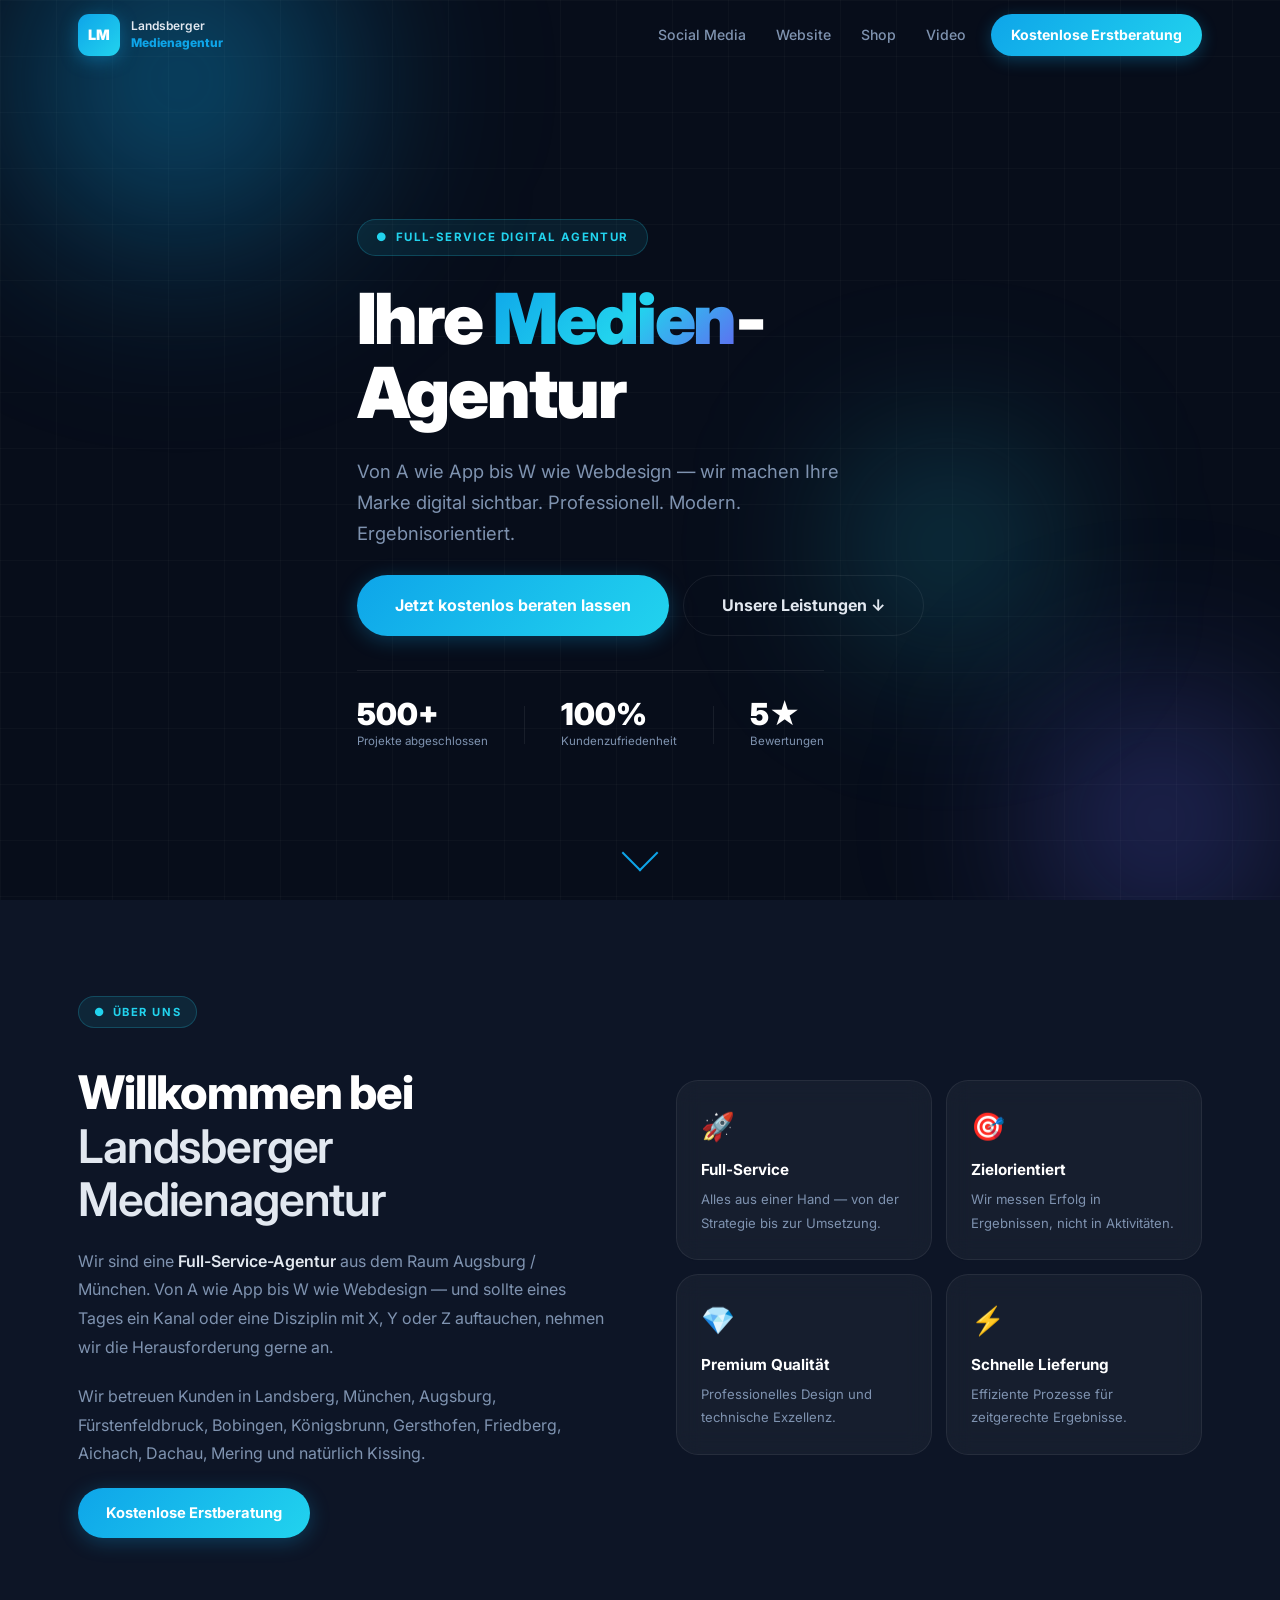
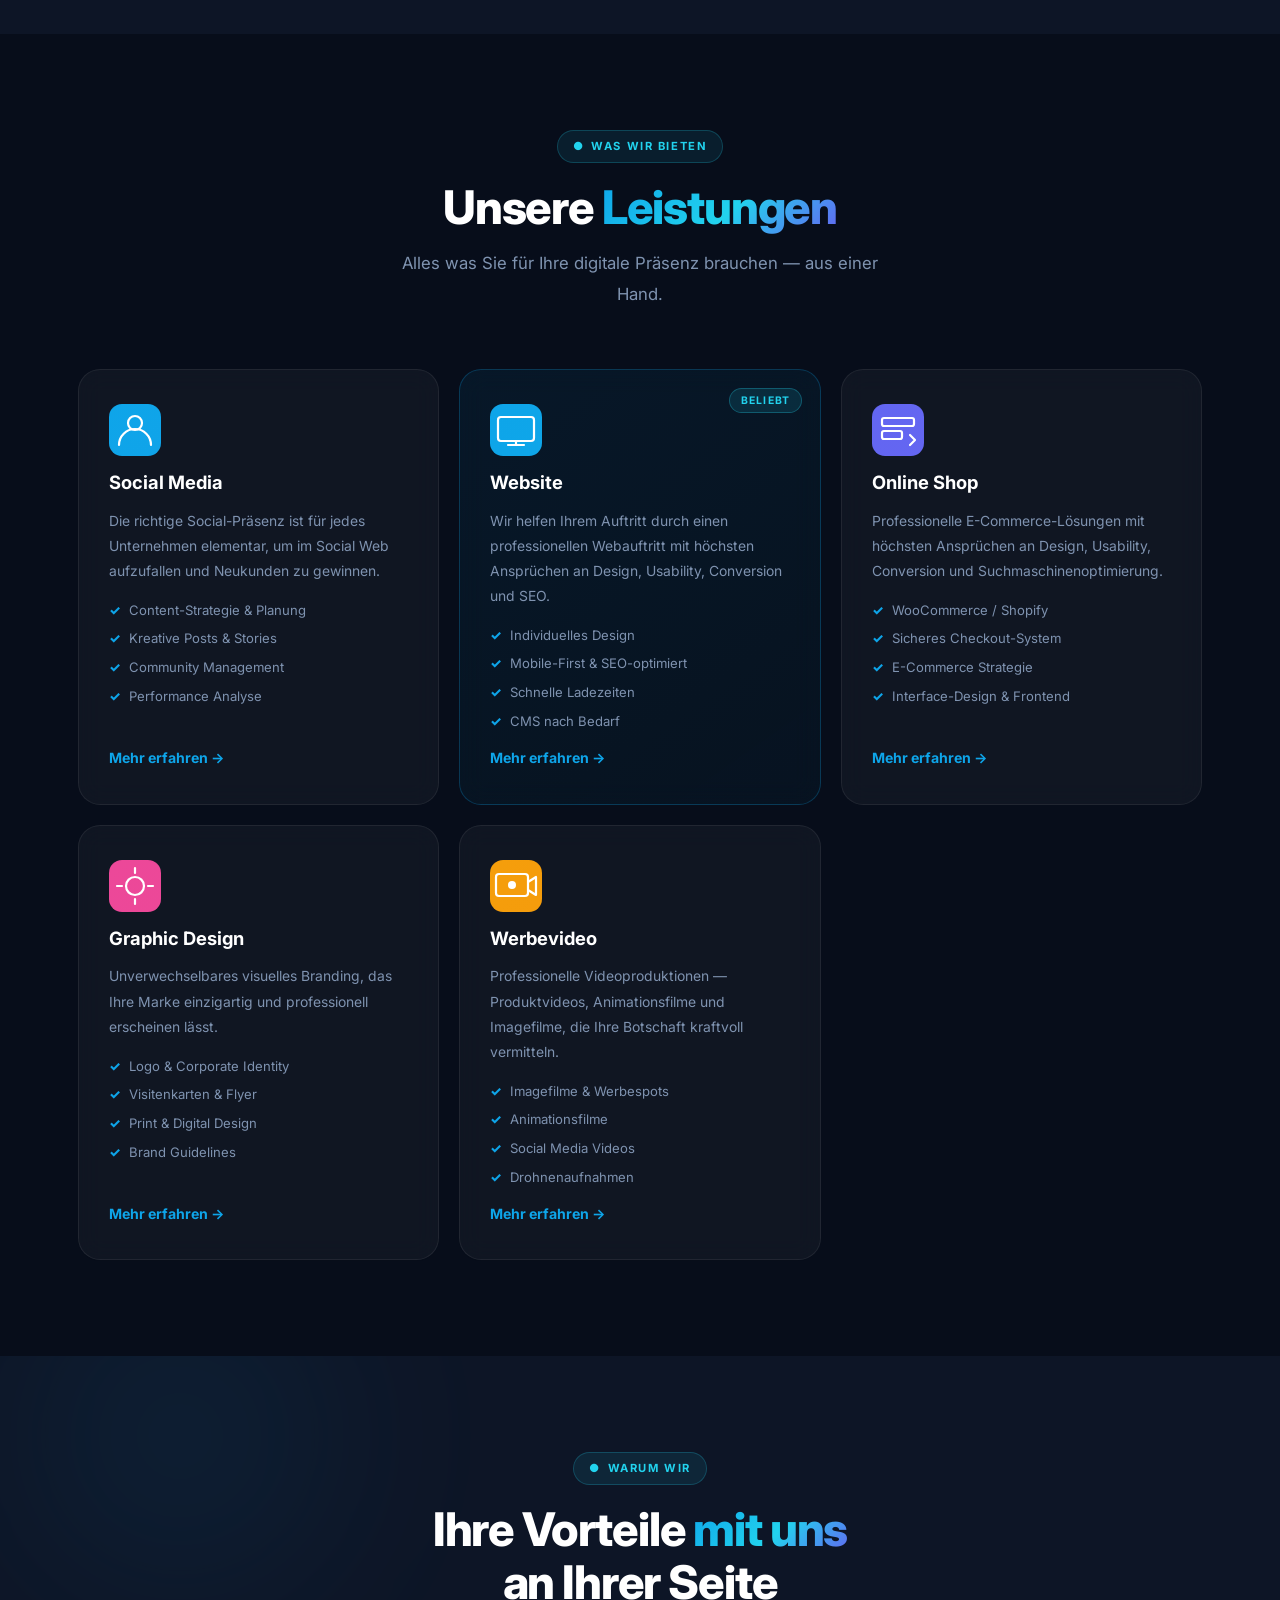
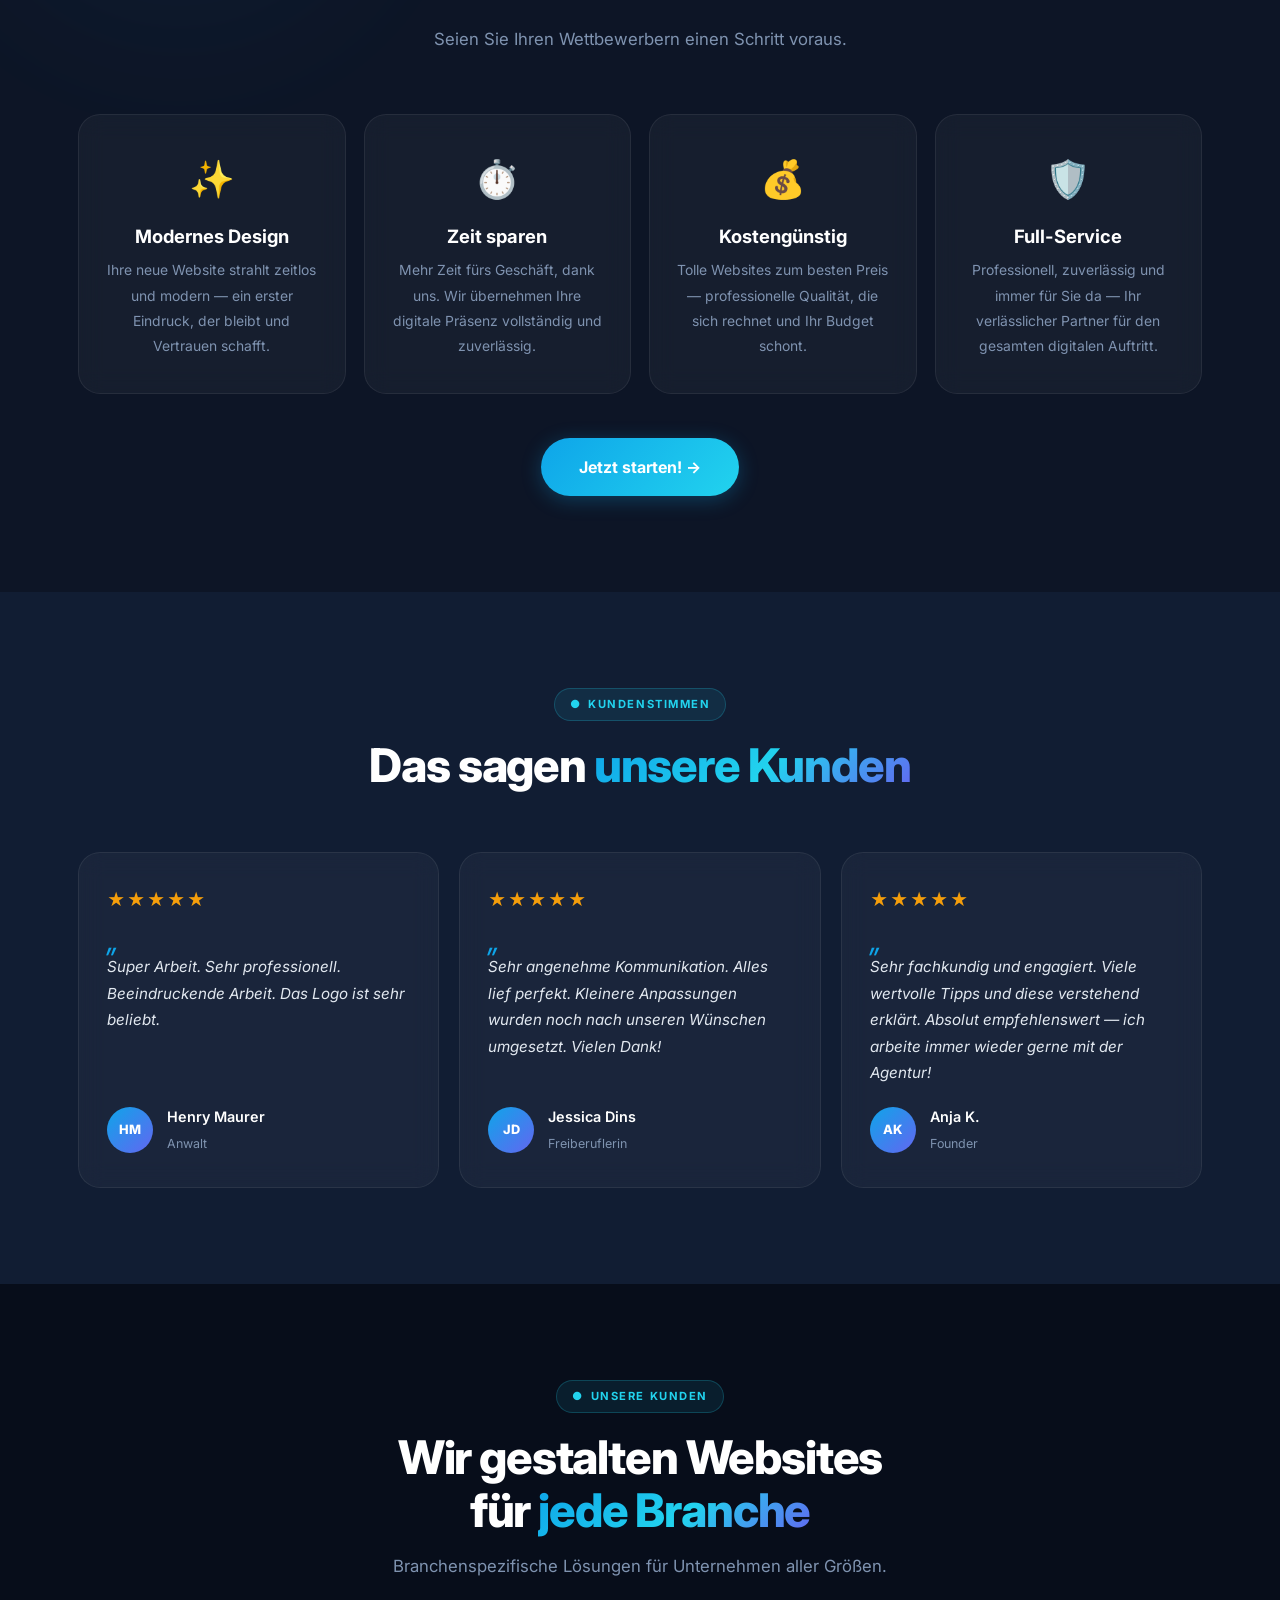
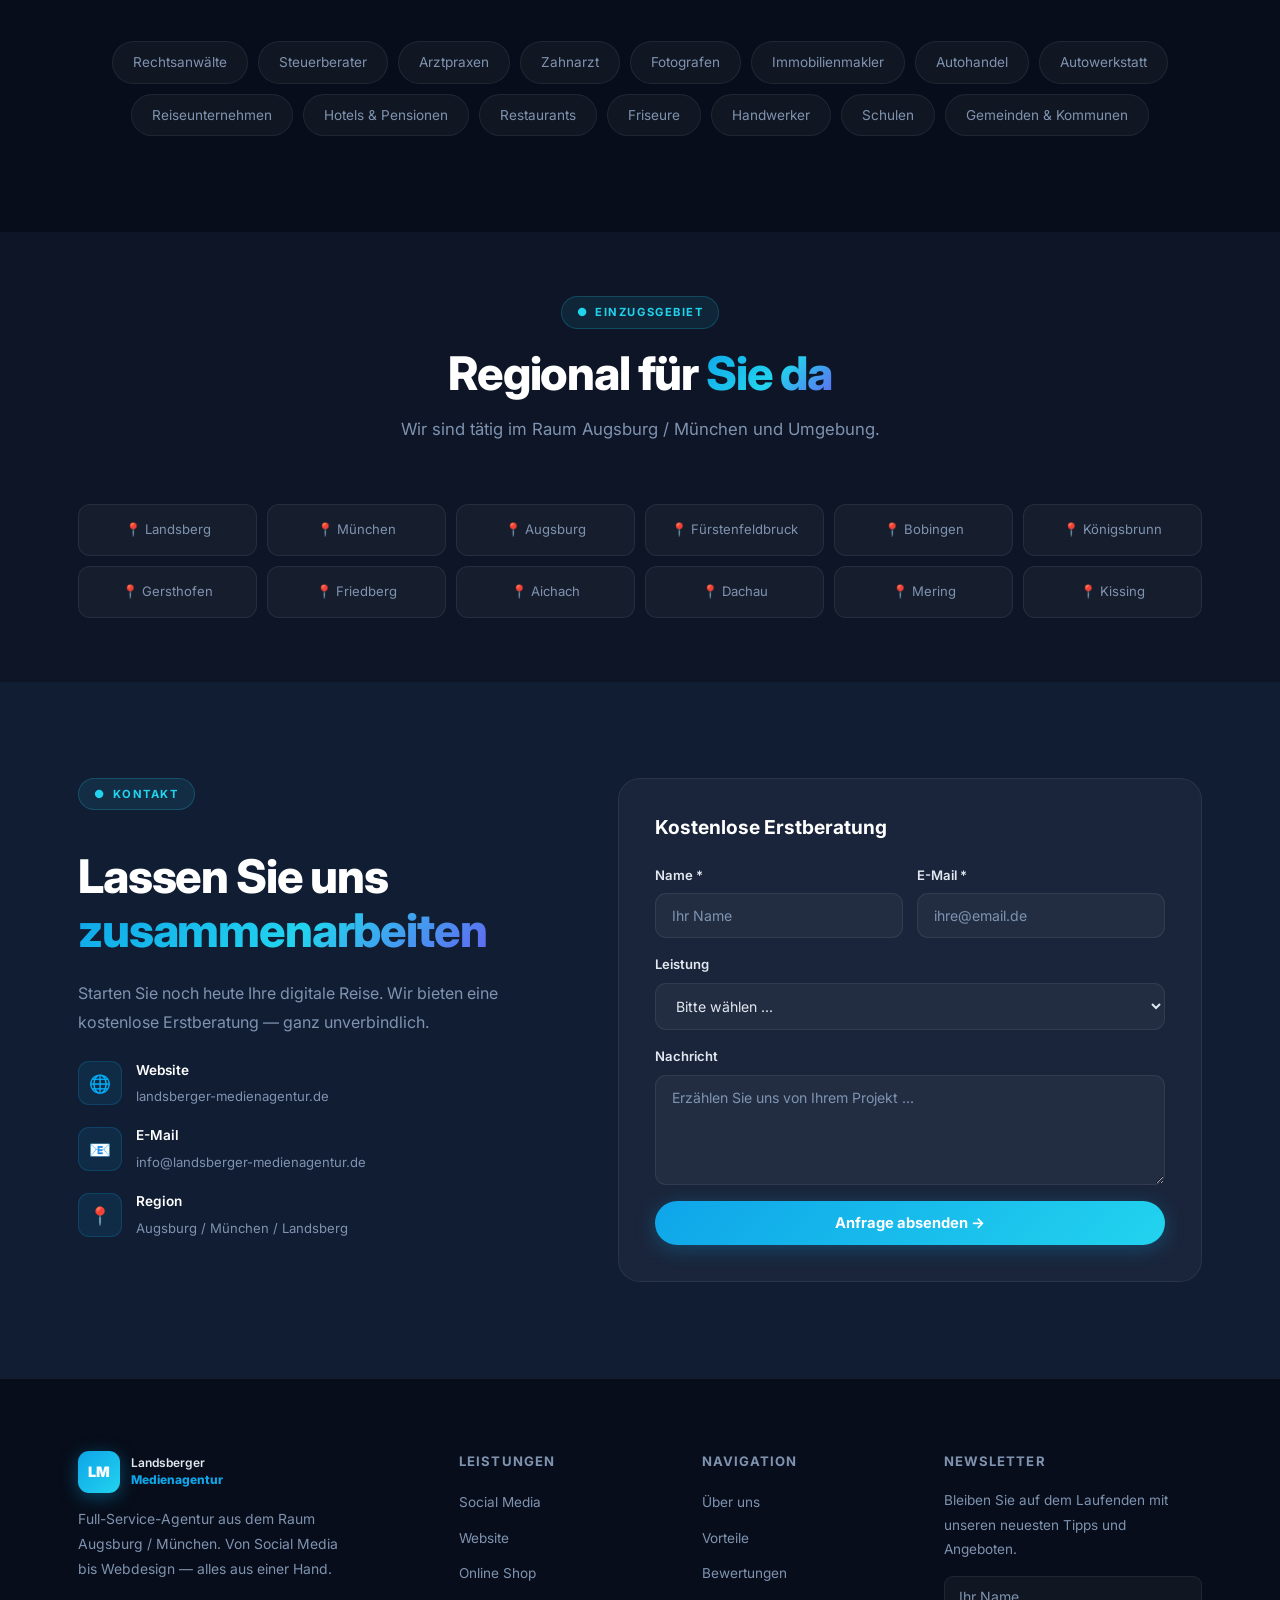
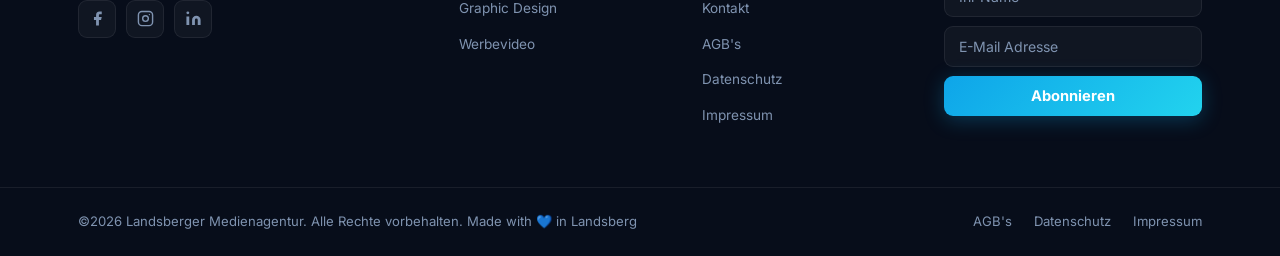
==== commit f861793c: "Integrate Storyblok CMS with real space token and data-sb hooks" ====
--- a/index.html
+++ b/index.html
@@ -43,10 +43,10 @@
   <div class="container">
     <div class="hero-content">
       <div class="hero-badge reveal">Full-Service Digital Agentur</div>
-      <h1 class="reveal">Ihre <span class="grad">Medien</span>-<br>Agentur</h1>
-      <p class="hero-sub reveal">Von A wie App bis W wie Webdesign — wir machen Ihre Marke digital sichtbar. Professionell. Modern. Ergebnisorientiert.</p>
+      <h1 class="reveal" data-sb="hero-title">Ihre <span class="grad">Medien</span>-<br>Agentur</h1>
+      <p class="hero-sub reveal" data-sb="hero-subtitle">Von A wie App bis W wie Webdesign — wir machen Ihre Marke digital sichtbar. Professionell. Modern. Ergebnisorientiert.</p>
       <div class="hero-cta reveal">
-        <a href="#kontakt" class="btn btn-primary btn-lg">Jetzt kostenlos beraten lassen</a>
+        <a href="#kontakt" class="btn btn-primary btn-lg" data-sb="hero-cta">Jetzt kostenlos beraten lassen</a>
         <a href="#leistungen" class="btn btn-ghost btn-lg">Unsere Leistungen ↓</a>
       </div>
       <div class="hero-stats reveal">
@@ -113,7 +113,7 @@
       <h2 class="reveal">Unsere <span class="grad">Leistungen</span></h2>
       <p class="reveal">Alles was Sie für Ihre digitale Präsenz brauchen — aus einer Hand.</p>
     </div>
-    <div class="services-grid">
+    <div class="services-grid" data-sb="services-grid">
 
       <div class="svc glass reveal">
         <div class="svc-icon">
@@ -239,7 +239,7 @@
       <div class="label reveal">Kundenstimmen</div>
       <h2 class="reveal">Das sagen <span class="grad">unsere Kunden</span></h2>
     </div>
-    <div class="testi-grid">
+    <div class="testi-grid" data-sb="testi-grid">
       <div class="testi glass reveal">
         <div class="stars">★★★★★</div>
         <p class="quote">Super Arbeit. Sehr professionell. Beeindruckende Arbeit. Das Logo ist sehr beliebt.</p>
@@ -429,5 +429,6 @@
 </footer>
 
 <script src="script.js"></script>
+<script src="storyblok.js"></script>
 </body>
 </html>
